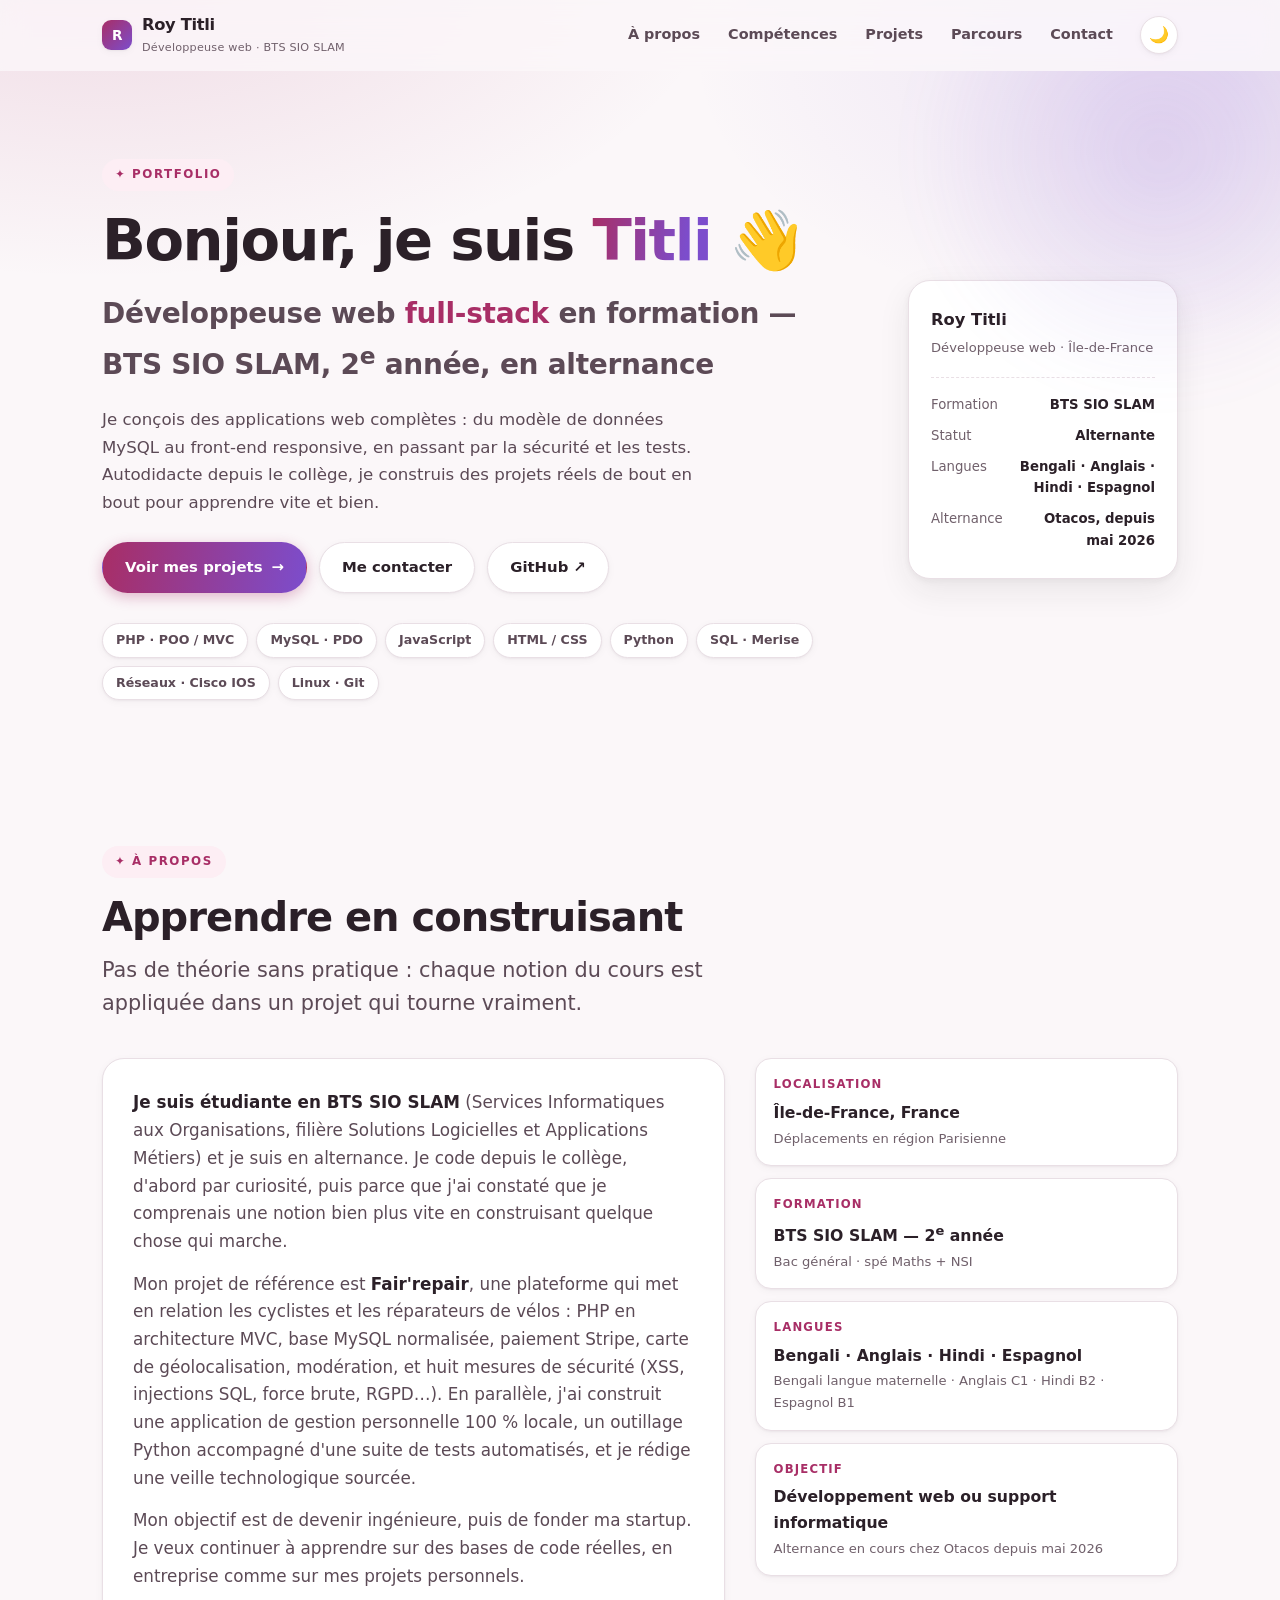
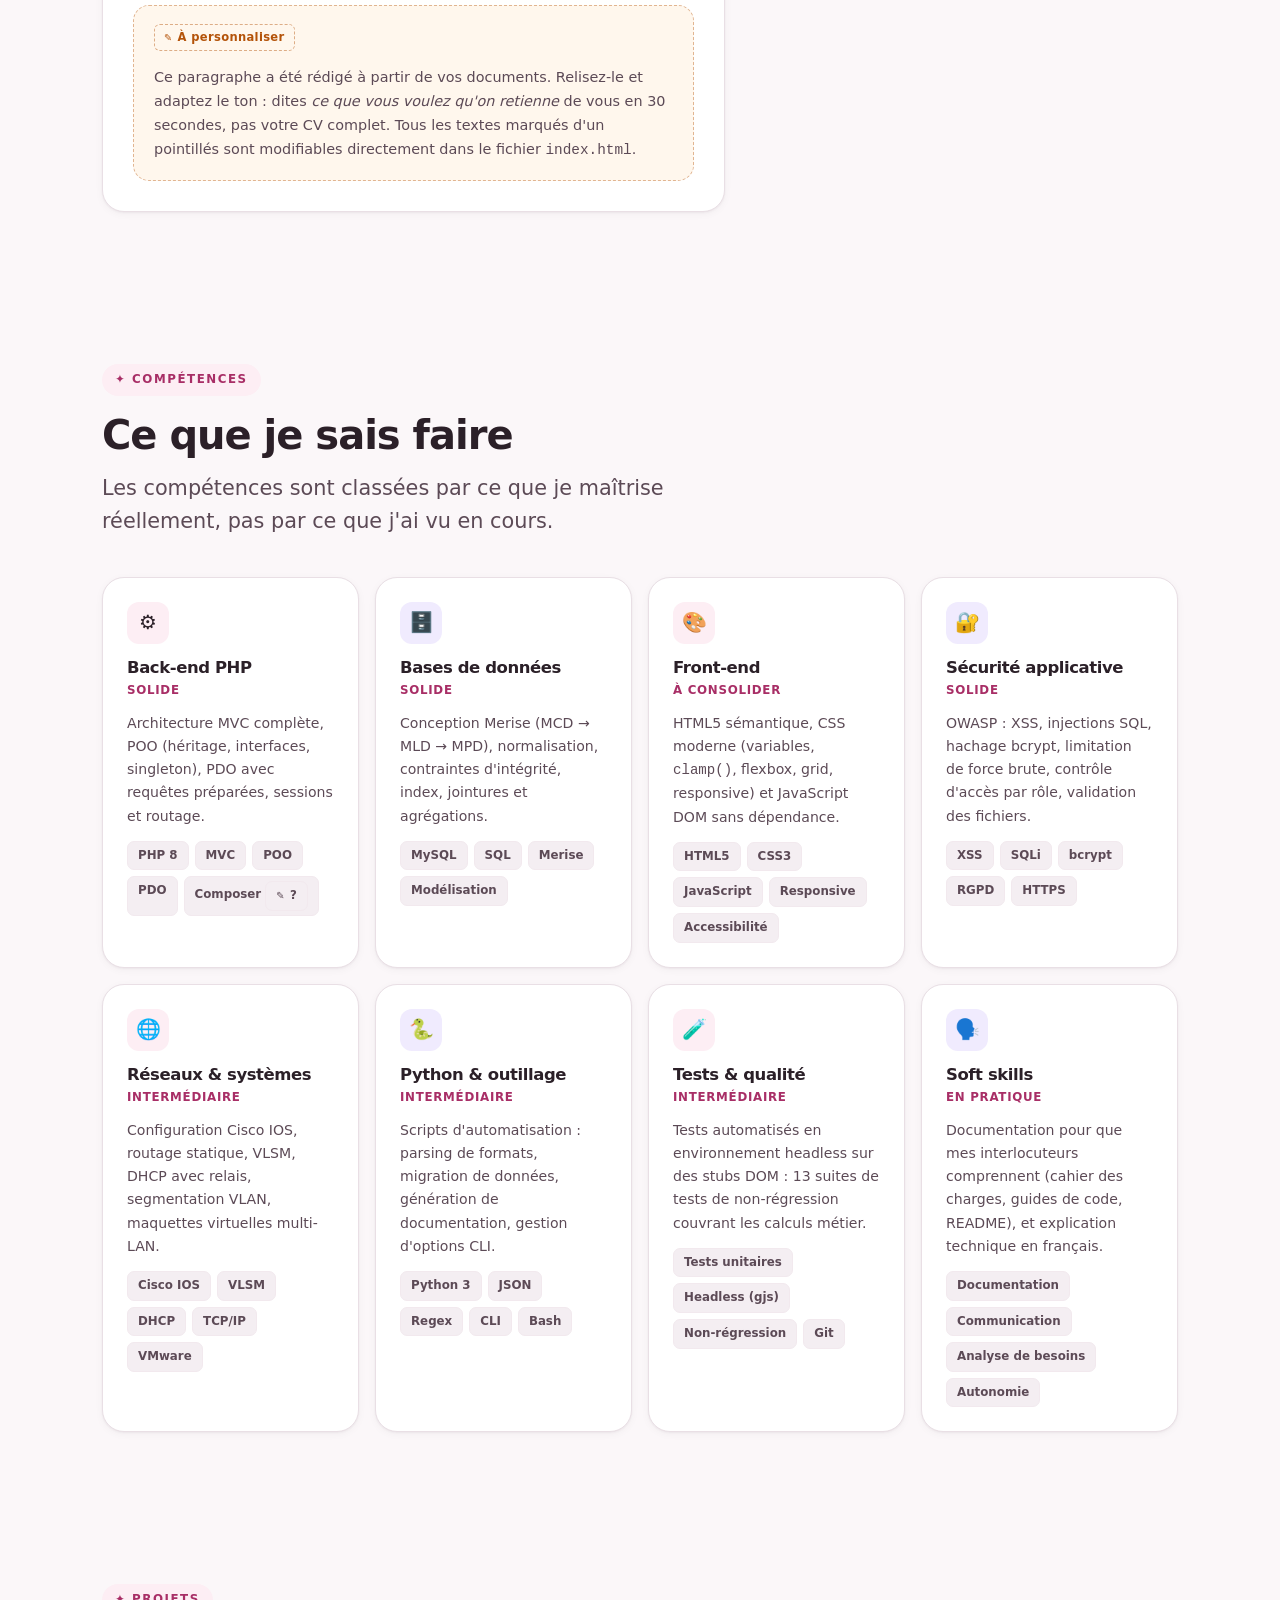
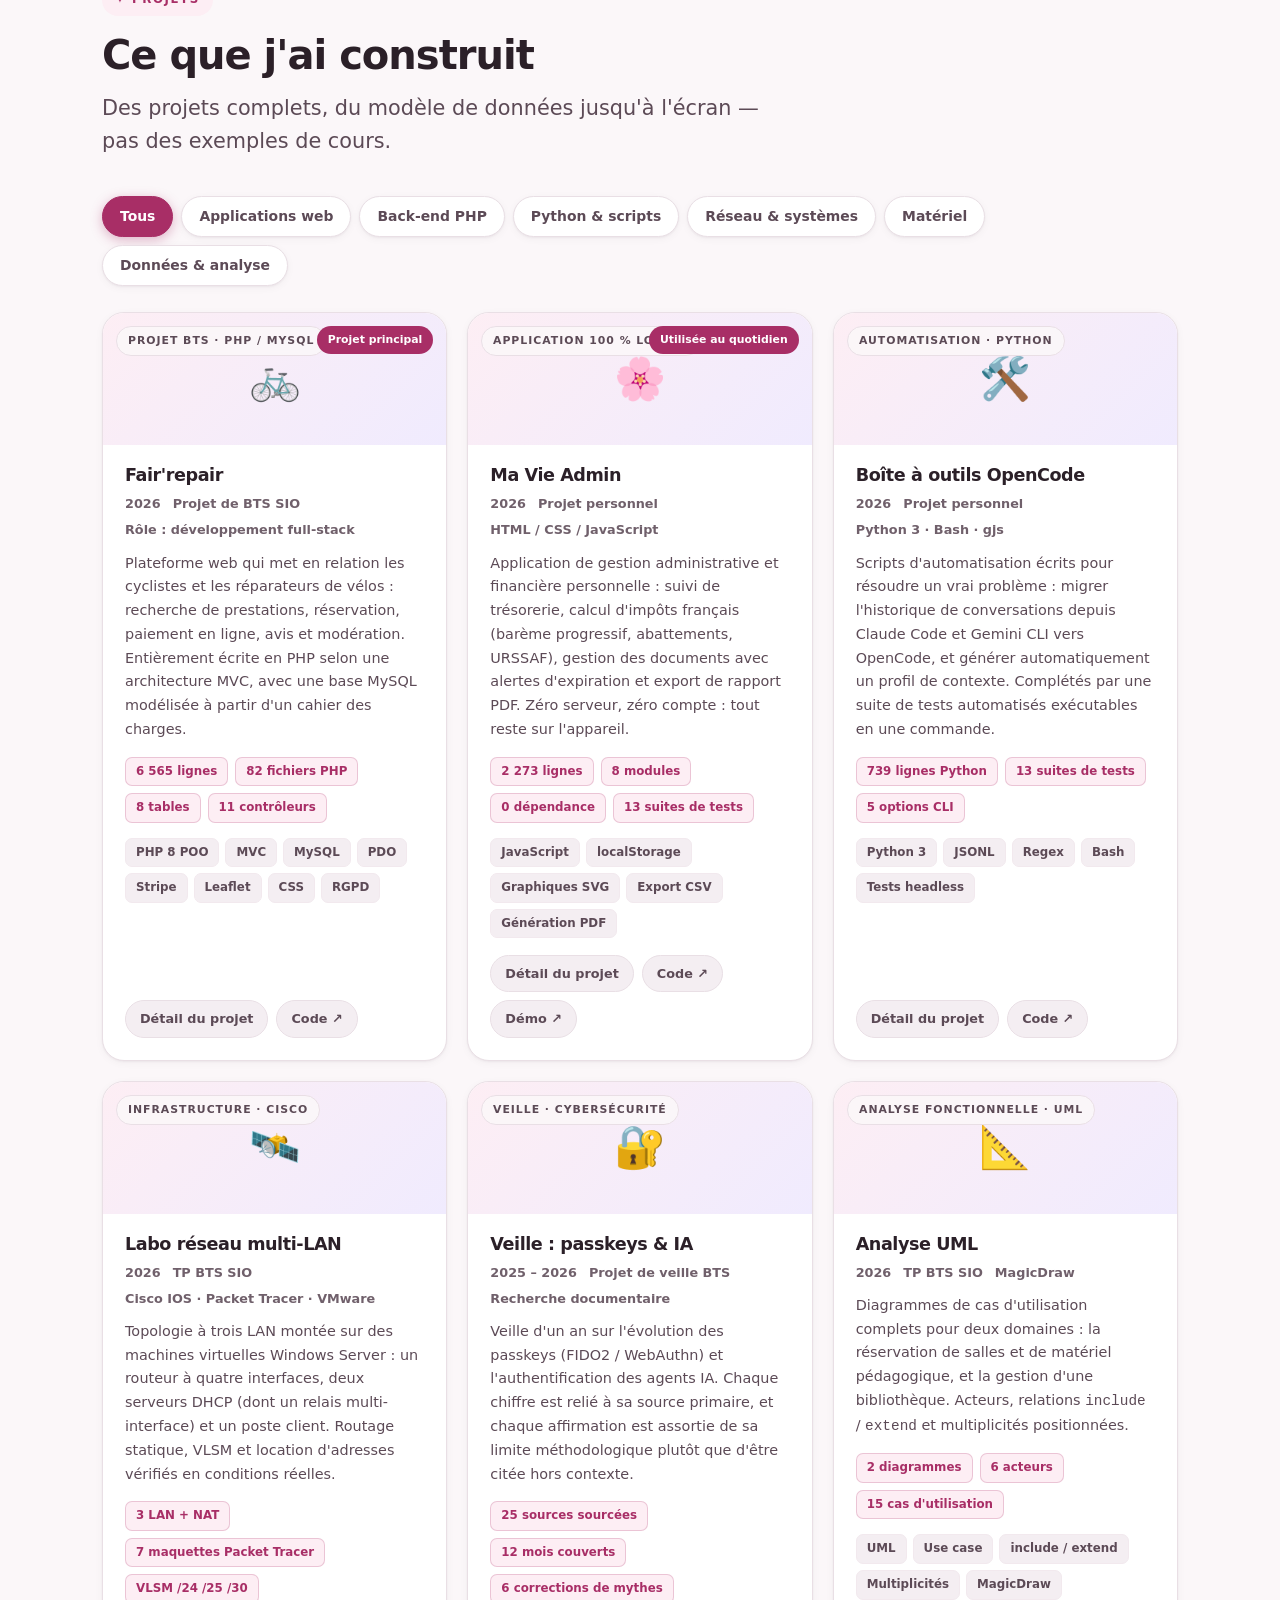
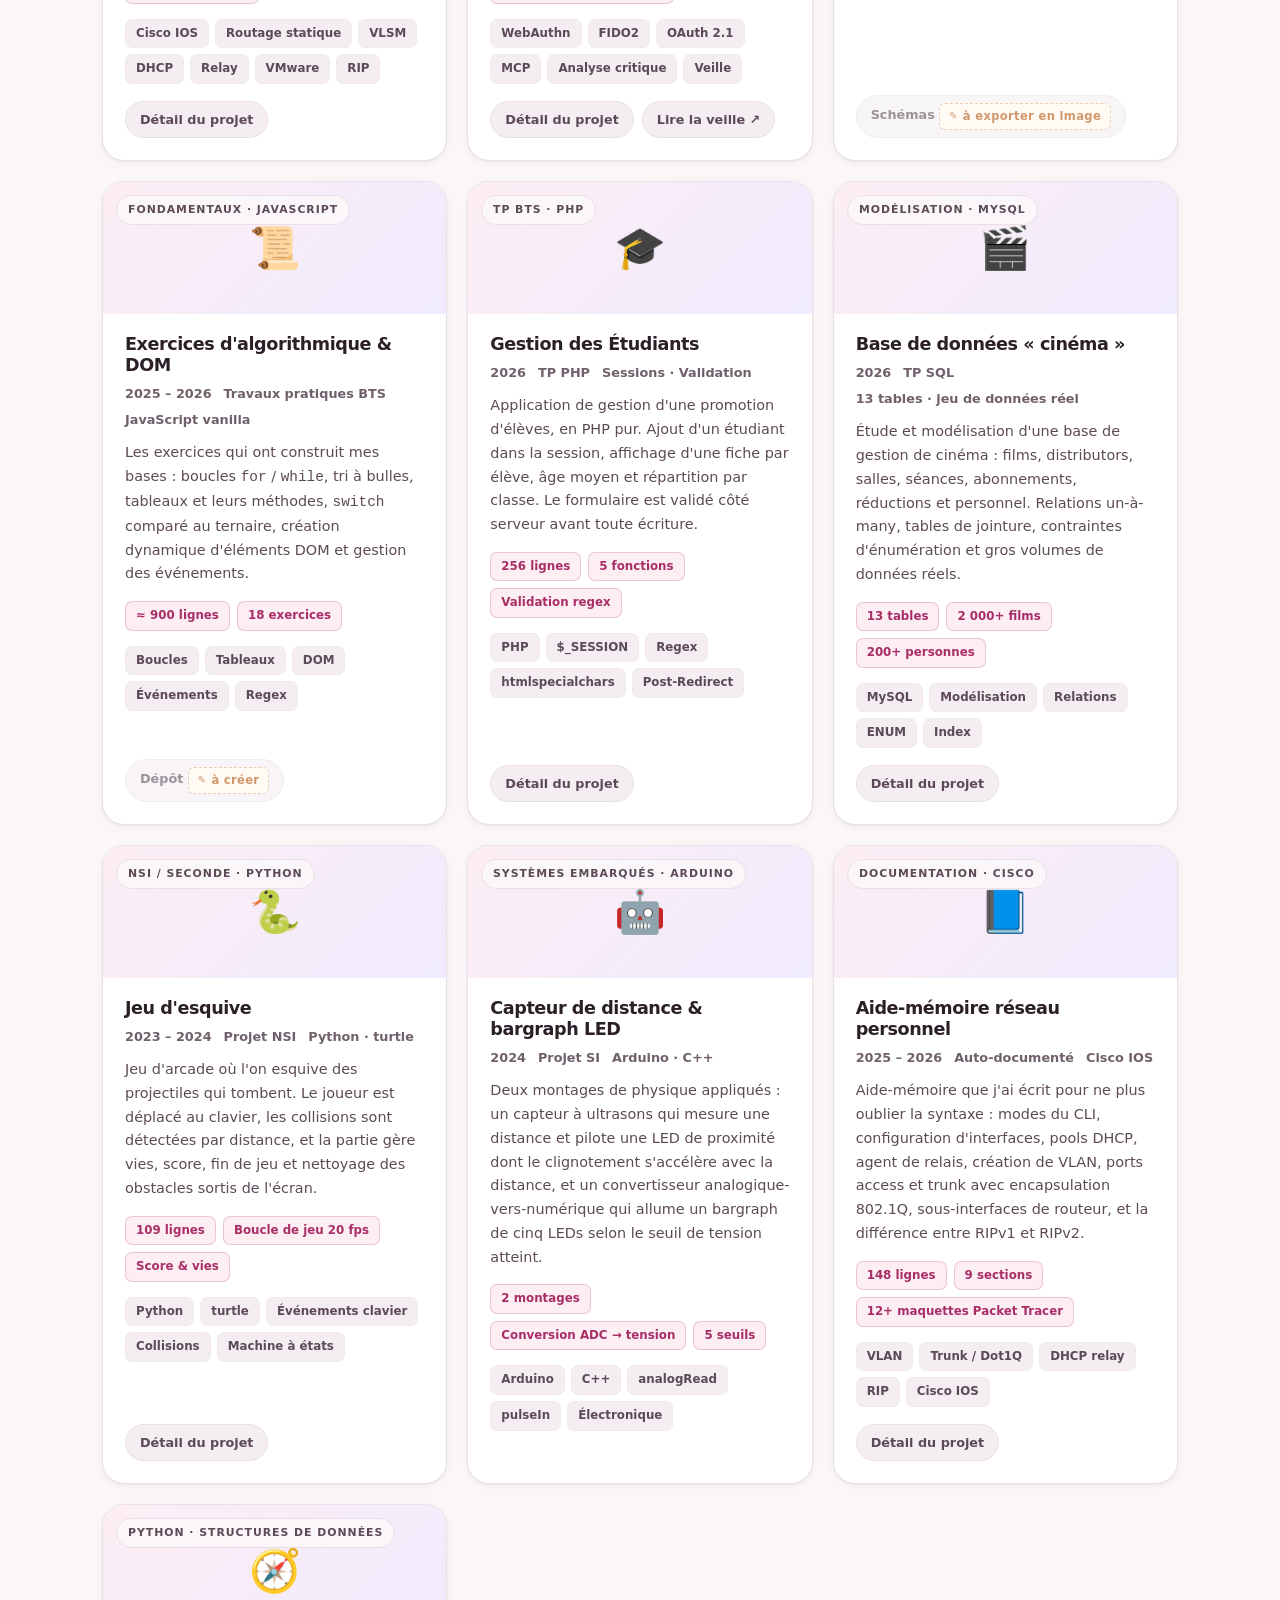
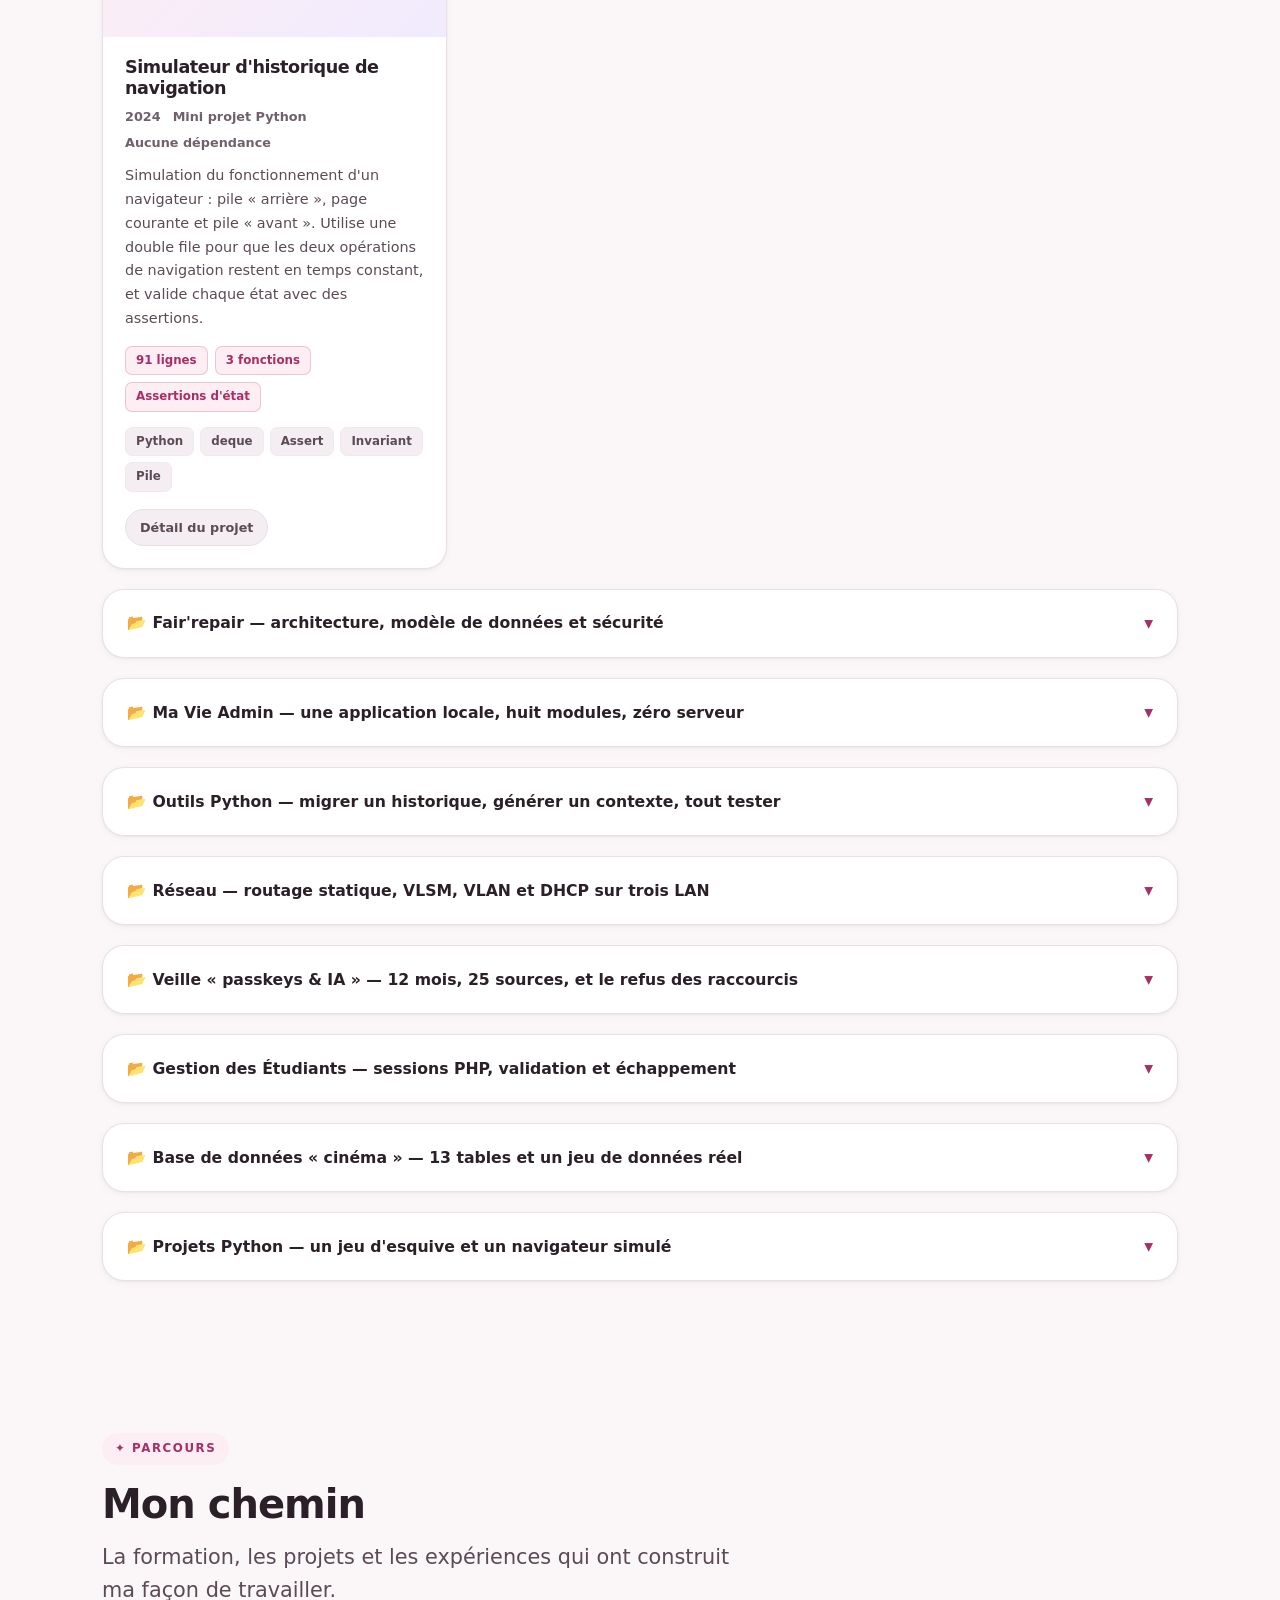
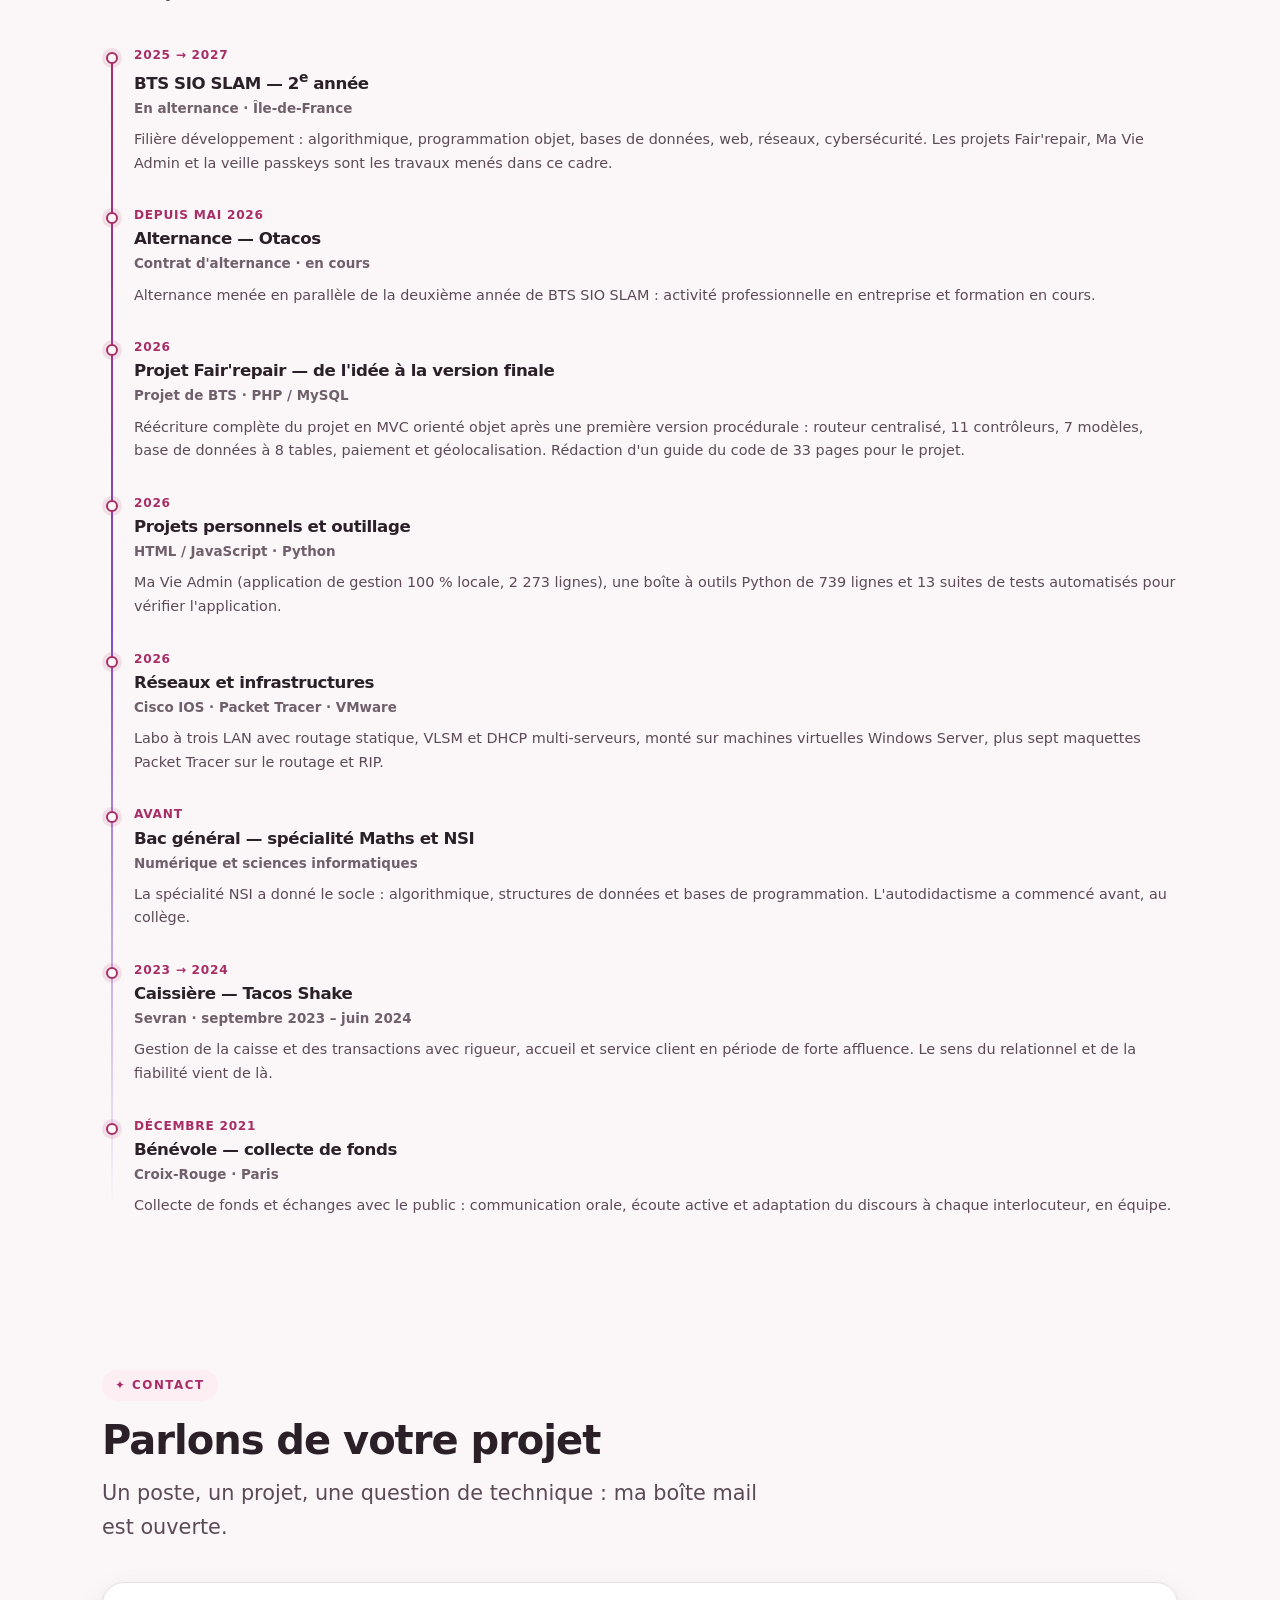
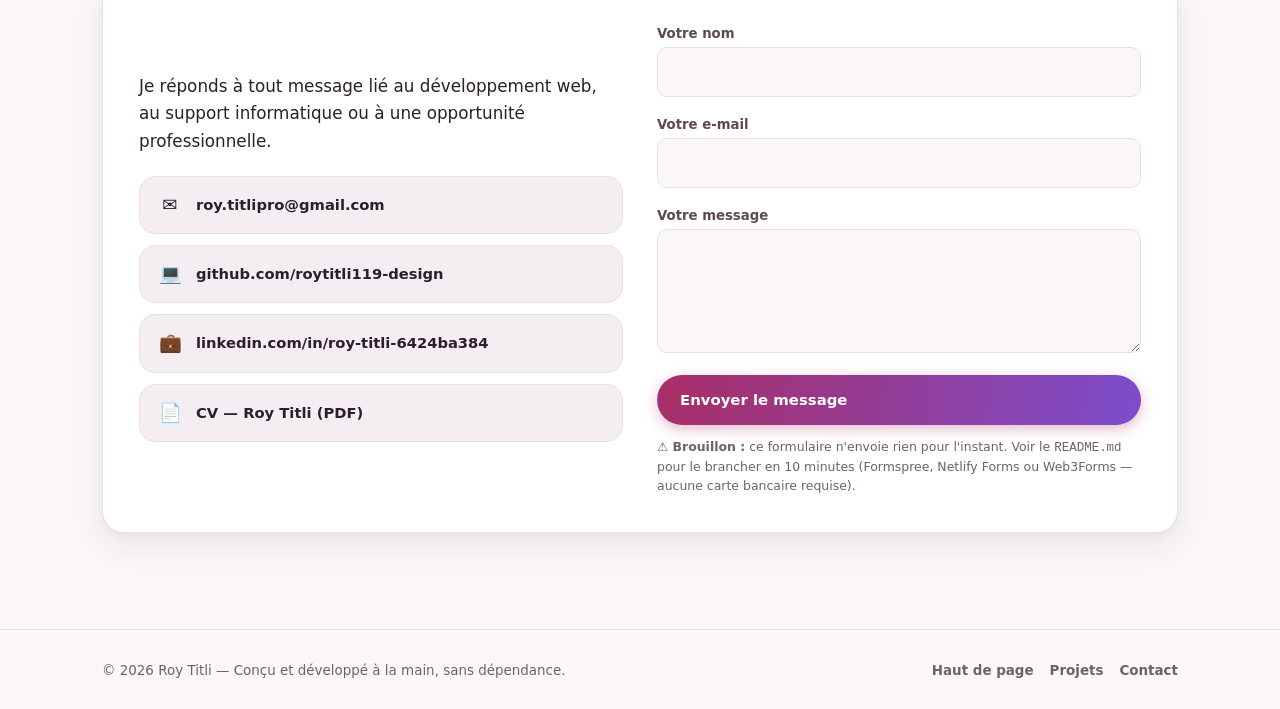
==== index.html @ 16e26b1b "portfolio : liens de code publies, demo Ma Vie Admin, bouton editeur reserve au local, README public" ====
<!DOCTYPE html>
<html lang="fr" data-theme="light">
<head>
<meta charset="UTF-8">
<meta name="viewport" content="width=device-width, initial-scale=1">
<meta name="description" content="Portfolio de Roy Titli — développeuse web full-stack, étudiante en BTS SIO SLAM. Projets PHP/MySQL, JavaScript, Python, réseau et veille technologique.">
<meta name="author" content="Roy Titli">
<meta name="theme-color" content="#fbf7f9">
<title>Roy Titli — Portfolio · Développeuse web</title>

<!-- Le mode édition (bouton « ✎ Éditer ») ne sert qu'en local.
     Sur le site publié, il est masqué : un visiteur ne doit pas voir des champs modifiables. -->
<script>
  (function () {
    var h = location.hostname;
    if (location.protocol === "file:" || h === "localhost" || h === "127.0.0.1" ||
        h === "[::1]" || h === "") {
      document.documentElement.classList.add("is-local");
    }
  })();
</script>

<!-- Open Graph (réseaux sociaux) — à personnaliser -->
<meta property="og:type" content="website">
<meta property="og:title" content="Roy Titli — Développeuse web full-stack">
<meta property="og:description" content="BTS SIO SLAM · Projets PHP/MySQL, JavaScript, Python, réseau et veille technologique.">
<meta property="og:image" content="assets/og-image.jpg">
<meta name="twitter:card" content="summary_large_image">

<link rel="stylesheet" href="assets/styles.css">
<link rel="icon" href="data:image/svg+xml,%3Csvg xmlns='http://www.w3.org/2000/svg' viewBox='0 0 100 100'%3E%3Ctext y='.9em' font-size='88'%3E%F0%9F%91%BB%3C/text%3E%3C/svg%3E">
</head>
<body>

<a class="skip" href="#main">Aller au contenu</a>

<!-- Barre du mode édition (masquée par défaut) -->
<div class="edit-bar" id="edit-bar" hidden>
  <strong>Mode édition.</strong>
  Cliquez sur un texte encadré pour le réécrire.
  <span class="warn">Rien n'est enregistré automatiquement.</span>
  <button class="btn btn-sm btn-primary" id="copy-html" type="button">Copier le HTML modifié</button>
  <span class="hint" id="copy-status"></span>
</div>

<!-- ══════════════════ EN-TÊTE ══════════════════ -->
<header class="header" id="header">
  <div class="wrap">
    <a class="brand" href="#accueil">
      <span class="dot" aria-hidden="true">R</span>
      <span data-edit>Roy Titli<small>Développeuse web · BTS SIO SLAM</small></span>
    </a>

    <nav class="nav" id="nav" aria-label="Navigation principale">
      <a href="#apropos">À propos</a>
      <a href="#competences">Compétences</a>
      <a href="#projets">Projets</a>
      <a href="#parcours">Parcours</a>
      <a href="#contact">Contact</a>
    </nav>

    <button class="theme-btn edit-toggle" id="edit-btn" type="button" aria-pressed="false">✎ Éditer</button>
    <button class="theme-btn" id="theme-btn" type="button" aria-label="Passer en thème sombre">🌙</button>
    <button class="burger" id="burger" type="button" aria-expanded="false" aria-label="Ouvrir le menu" aria-controls="nav">
      <i></i><i></i><i></i>
    </button>
  </div>
</header>

<main id="main">

<!-- ══════════════════ HÉROS ══════════════════ -->
<section class="hero" id="accueil">
  <div class="wrap hero-inner">
    <div class="hero-text">
      <span class="eyebrow">✦ Portfolio</span>
      <h1>Bonjour, je suis <span class="grad" data-edit>Titli</span> 👋</h1>
      <p class="role">Développeuse web <b>full-stack</b> en formation — <span data-edit>BTS SIO SLAM, 2<sup>e</sup> année, en alternance</span></p>
      <p class="intro" data-edit>
        Je conçois des applications web complètes : du modèle de données MySQL au front-end responsive,
        en passant par la sécurité et les tests. Autodidacte depuis le collège, je construis des projets
        réels de bout en bout pour apprendre vite et bien.
      </p>

      <div class="hero-cta">
        <a class="btn btn-primary" href="#projets">Voir mes projets <span aria-hidden="true">→</span></a>
        <a class="btn btn-ghost" href="#contact">Me contacter</a>
        <a class="btn btn-ghost" href="https://github.com/roytitli119-design" title="Profil GitHub">GitHub ↗</a>
      </div>

      <div class="chips" aria-label="Technologies principales">
        <span class="chip">PHP · POO / MVC</span>
        <span class="chip">MySQL · PDO</span>
        <span class="chip">JavaScript</span>
        <span class="chip">HTML / CSS</span>
        <span class="chip">Python</span>
        <span class="chip">SQL · Merise</span>
        <span class="chip">Réseaux · Cisco IOS</span>
        <span class="chip">Linux · Git</span>
      </div>
    </div>

    <aside class="hero-card">
      <div class="st" data-edit>Roy Titli</div>
      <div class="st-sub" data-edit>Développeuse web · Île-de-France</div>

      <div class="facts">
        <div><span>Formation</span><span>BTS SIO SLAM</span></div>
        <div><span>Statut</span><span>Alternante</span></div>
        <div><span>Langues</span><span>Bengali · Anglais · Hindi · Espagnol</span></div>
        <div><span>Alternance</span><span>Otacos, depuis mai 2026</span></div>
      </div>
    </aside>
  </div>
</section>

<!-- ══════════════════ À PROPOS ══════════════════ -->
<section id="apropos">
  <div class="wrap">
    <div class="sec-head reveal">
      <span class="eyebrow">✦ À propos</span>
      <h2>Apprendre en construisant</h2>
      <p>Pas de théorie sans pratique : chaque notion du cours est appliquée dans un projet qui tourne vraiment.</p>
    </div>

    <div class="about">
      <div class="about-main reveal">
        <p data-edit>
          <strong>Je suis étudiante en BTS SIO SLAM</strong> (Services Informatiques aux Organisations,
          filière Solutions Logicielles et Applications Métiers) et je suis en alternance.
          Je code depuis le collège, d'abord par curiosité, puis parce que j'ai constaté que
          je comprenais une notion bien plus vite en construisant quelque chose qui marche.
        </p>
        <p data-edit>
          Mon projet de référence est <strong>Fair'repair</strong>, une plateforme qui met en relation
          les cyclistes et les réparateurs de vélos : PHP en architecture MVC, base MySQL normalisée,
          paiement Stripe, carte de géolocalisation, modération, et huit mesures de sécurité
          (XSS, injections SQL, force brute, RGPD…). En parallèle, j'ai construit une application
          de gestion personnelle 100 % locale, un outillage Python accompagné d'une suite de tests
          automatisés, et je rédige une veille technologique sourcée.
        </p>
        <p data-edit>
          Mon objectif est de devenir ingénieure, puis de fonder ma startup. Je veux continuer à
          apprendre sur des bases de code réelles, en entreprise comme sur mes projets personnels.
        </p>

        <div class="draft-block">
          <p><span class="draft">À personnaliser</span></p>
          <p>
            Ce paragraphe a été rédigé à partir de vos documents. Relisez-le et adaptez le ton :
            dites <em>ce que vous voulez qu'on retienne</em> de vous en 30 secondes, pas votre CV complet.
            Tous les textes marqués d'un pointillés sont modifiables directement dans le fichier
            <code>index.html</code>.
          </p>
        </div>
      </div>

      <div class="facts-list reveal">
        <div class="fact">
          <div class="k">Localisation</div>
          <div class="v" data-edit>Île-de-France, France<small>Déplacements en région Parisienne</small></div>
        </div>
        <div class="fact">
          <div class="k">Formation</div>
          <div class="v" data-edit>BTS SIO SLAM — 2<sup>e</sup> année<small>Bac général · spé Maths + NSI</small></div>
        </div>
        <div class="fact">
          <div class="k">Langues</div>
          <div class="v" data-edit>Bengali · Anglais · Hindi · Espagnol<small>Bengali langue maternelle · Anglais C1 · Hindi B2 · Espagnol B1</small></div>
        </div>
        <div class="fact">
          <div class="k">Objectif</div>
          <div class="v" data-edit>Développement web ou support informatique<small>Alternance en cours chez Otacos depuis mai 2026</small></div>
        </div>
      </div>
    </div>
  </div>
</section>

<!-- ══════════════════ COMPÉTENCES ══════════════════ -->
<section id="competences">
  <div class="wrap">
    <div class="sec-head reveal">
      <span class="eyebrow">✦ Compétences</span>
      <h2>Ce que je sais faire</h2>
      <p>Les compétences sont classées par ce que je maîtrise réellement, pas par ce que j'ai vu en cours.</p>
    </div>

    <div class="skills">
      <article class="skill reveal">
        <div class="ico" aria-hidden="true">⚙️</div>
        <h3>Back-end PHP</h3>
        <div class="niveau">Solide</div>
        <p>Architecture MVC complète, POO (héritage, interfaces, singleton), PDO avec requêtes préparées, sessions et routage.</p>
        <div class="tags"><span>PHP 8</span><span>MVC</span><span>POO</span><span>PDO</span><span>Composer <span class="draft">?</span></span></div>
      </article>

      <article class="skill reveal">
        <div class="ico" aria-hidden="true">🗄️</div>
        <h3>Bases de données</h3>
        <div class="niveau">Solide</div>
        <p>Conception Merise (MCD → MLD → MPD), normalisation, contraintes d'intégrité, index, jointures et agrégations.</p>
        <div class="tags"><span>MySQL</span><span>SQL</span><span>Merise</span><span>Modélisation</span></div>
      </article>

      <article class="skill reveal">
        <div class="ico" aria-hidden="true">🎨</div>
        <h3>Front-end</h3>
        <div class="niveau">À consolider</div>
        <p>HTML5 sémantique, CSS moderne (variables, <code>clamp()</code>, flexbox, grid, responsive) et JavaScript DOM sans dépendance.</p>
        <div class="tags"><span>HTML5</span><span>CSS3</span><span>JavaScript</span><span>Responsive</span><span>Accessibilité</span></div>
      </article>

      <article class="skill reveal">
        <div class="ico" aria-hidden="true">🔐</div>
        <h3>Sécurité applicative</h3>
        <div class="niveau">Solide</div>
        <p>OWASP : XSS, injections SQL, hachage bcrypt, limitation de force brute, contrôle d'accès par rôle, validation des fichiers.</p>
        <div class="tags"><span>XSS</span><span>SQLi</span><span>bcrypt</span><span>RGPD</span><span>HTTPS</span></div>
      </article>

      <article class="skill reveal">
        <div class="ico" aria-hidden="true">🌐</div>
        <h3>Réseaux &amp; systèmes</h3>
        <div class="niveau">Intermédiaire</div>
        <p>Configuration Cisco IOS, routage statique, VLSM, DHCP avec relais, segmentation VLAN, maquettes virtuelles multi-LAN.</p>
        <div class="tags"><span>Cisco IOS</span><span>VLSM</span><span>DHCP</span><span>TCP/IP</span><span>VMware</span></div>
      </article>

      <article class="skill reveal">
        <div class="ico" aria-hidden="true">🐍</div>
        <h3>Python &amp; outillage</h3>
        <div class="niveau">Intermédiaire</div>
        <p>Scripts d'automatisation : parsing de formats, migration de données, génération de documentation, gestion d'options CLI.</p>
        <div class="tags"><span>Python 3</span><span>JSON</span><span>Regex</span><span>CLI</span><span>Bash</span></div>
      </article>

      <article class="skill reveal">
        <div class="ico" aria-hidden="true">🧪</div>
        <h3>Tests &amp; qualité</h3>
        <div class="niveau">Intermédiaire</div>
        <p>Tests automatisés en environnement headless sur des stubs DOM : 13 suites de tests de non-régression couvrant les calculs métier.</p>
        <div class="tags"><span>Tests unitaires</span><span>Headless (gjs)</span><span>Non-régression</span><span>Git</span></div>
      </article>

      <article class="skill reveal">
        <div class="ico" aria-hidden="true">🗣️</div>
        <h3>Soft skills</h3>
        <div class="niveau">En pratique</div>
        <p>Documentation pour que mes interlocuteurs comprennent (cahier des charges, guides de code, README), et explication technique en français.</p>
        <div class="tags"><span>Documentation</span><span>Communication</span><span>Analyse de besoins</span><span>Autonomie</span></div>
      </article>
    </div>
  </div>
</section>

<!-- ══════════════════ PROJETS ══════════════════ -->
<section id="projets">
  <div class="wrap">
    <div class="sec-head reveal">
      <span class="eyebrow">✦ Projets</span>
      <h2>Ce que j'ai construit</h2>
      <p>Des projets complets, du modèle de données jusqu'à l'écran — pas des exemples de cours.</p>
    </div>

    <div class="filters reveal" role="group" aria-label="Filtrer les projets par catégorie">
      <button class="filter" data-filter="all" aria-pressed="true">Tous</button>
      <button class="filter" data-filter="web" aria-pressed="false">Applications web</button>
      <button class="filter" data-filter="backend" aria-pressed="false">Back-end PHP</button>
      <button class="filter" data-filter="python" aria-pressed="false">Python &amp; scripts</button>
      <button class="filter" data-filter="reseau" aria-pressed="false">Réseau &amp; systèmes</button>
      <button class="filter" data-filter="embarque" aria-pressed="false">Matériel</button>
      <button class="filter" data-filter="analyse" aria-pressed="false">Données &amp; analyse</button>
    </div>

    <div class="projects">

      <!-- ── Fair'repair ── -->
      <article class="card reveal" data-cat="web backend">
        <div class="thumb">
          <span class="cat">Projet BTS · PHP / MySQL</span>
          <span class="badge">Projet principal</span>
          <span aria-hidden="true">🚲</span>
        </div>
        <div class="body">
          <h3>Fair'repair</h3>
          <div class="meta"><span>2026</span><span>Projet de BTS SIO</span><span>Rôle : développement full-stack</span></div>
          <p class="desc">
            Plateforme web qui met en relation les cyclistes et les réparateurs de vélos :
            recherche de prestations, réservation, paiement en ligne, avis et modération.
            Entièrement écrite en PHP selon une architecture MVC, avec une base MySQL modélisée à partir d'un cahier des charges.
          </p>
          <div class="stats">
            <span class="stat">6 565 lignes</span>
            <span class="stat">82 fichiers PHP</span>
            <span class="stat">8 tables</span>
            <span class="stat">11 contrôleurs</span>
          </div>
          <div class="tags">
            <span>PHP 8 POO</span><span>MVC</span><span>MySQL</span><span>PDO</span><span>Stripe</span>
            <span>Leaflet</span><span>CSS</span><span>RGPD</span>
          </div>
          <div class="links">
            <a href="#projet-fairepair">Détail du projet</a>
            <a href="https://github.com/roytitli119-design/Fairepair" title="Dépôt GitHub Fair'repair">Code ↗</a>
          </div>
        </div>
      </article>

      <!-- ── Ma Vie Admin ── -->
      <article class="card reveal" data-cat="web">
        <div class="thumb">
          <span class="cat">Application 100 % locale</span>
          <span class="badge">Utilisée au quotidien</span>
          <span aria-hidden="true">🌸</span>
        </div>        <div class="body">
          <h3>Ma Vie Admin</h3>
          <div class="meta"><span>2026</span><span>Projet personnel</span><span>HTML / CSS / JavaScript</span></div>
          <p class="desc">
            Application de gestion administrative et financière personnelle : suivi de trésorerie,
            calcul d'impôts français (barème progressif, abattements, URSSAF), gestion des documents
            avec alertes d'expiration et export de rapport PDF. Zéro serveur, zéro compte : tout reste sur l'appareil.
          </p>
          <div class="stats">
            <span class="stat">2 273 lignes</span>
            <span class="stat">8 modules</span>
            <span class="stat">0 dépendance</span>
            <span class="stat">13 suites de tests</span>
          </div>
          <div class="tags">
            <span>JavaScript</span><span>localStorage</span><span>Graphiques SVG</span><span>Export CSV</span><span>Génération PDF</span>
          </div>
          <div class="links">
            <a href="#projet-mavie">Détail du projet</a>
            <a href="https://github.com/roytitli119-design/roytitli119-design.github.io/blob/main/apps/ma-vie-admin/index.html" title="Code source de Ma Vie Admin">Code ↗</a>
            <a href="apps/ma-vie-admin/">Démo ↗</a>
          </div>
        </div>
      </article>

      <!-- ── Outils Python + tests ── -->
      <article class="card reveal" data-cat="python">
        <div class="thumb">
          <span class="cat">Automatisation · Python</span>
          <span aria-hidden="true">🛠️</span>
        </div>
        <div class="body">
          <h3>Boîte à outils OpenCode</h3>
          <div class="meta"><span>2026</span><span>Projet personnel</span><span>Python 3 · Bash · gjs</span></div>
          <p class="desc">
            Scripts d'automatisation écrits pour résoudre un vrai problème : migrer l'historique de
            conversations depuis Claude Code et Gemini CLI vers OpenCode, et générer automatiquement
            un profil de contexte. Complétés par une suite de tests automatisés exécutables en une commande.
          </p>
          <div class="stats">
            <span class="stat">739 lignes Python</span>
            <span class="stat">13 suites de tests</span>
            <span class="stat">5 options CLI</span>
          </div>
          <div class="tags">
            <span>Python 3</span><span>JSONL</span><span>Regex</span><span>Bash</span><span>Tests headless</span>
          </div>
          <div class="links">
            <a href="#projet-outils">Détail du projet</a>
            <a href="https://github.com/roytitli119-design/roytitli119-design.github.io/tree/main/code/boite-a-outils" title="Scripts et tests de la boîte à outils">Code ↗</a>
          </div>
        </div>
      </article>

      <!-- ── Labo réseau ── -->
      <article class="card reveal" data-cat="reseau">
        <div class="thumb">
          <span class="cat">Infrastructure · Cisco</span>
          <span aria-hidden="true">🛰️</span>
        </div>
        <div class="body">
          <h3>Labo réseau multi-LAN</h3>
          <div class="meta"><span>2026</span><span>TP BTS SIO</span><span>Cisco IOS · Packet Tracer · VMware</span></div>
          <p class="desc">
            Topologie à trois LAN montée sur des machines virtuelles Windows Server : un routeur
            à quatre interfaces, deux serveurs DHCP (dont un relais multi-interface) et un poste client.
            Routage statique, VLSM et location d'adresses vérifiés en conditions réelles.
          </p>
          <div class="stats">
            <span class="stat">3 LAN + NAT</span>
            <span class="stat">7 maquettes Packet Tracer</span>
            <span class="stat">VLSM /24 /25 /30</span>
          </div>
          <div class="tags">
            <span>Cisco IOS</span><span>Routage statique</span><span>VLSM</span><span>DHCP</span><span>Relay</span><span>VMware</span><span>RIP</span>
          </div>
          <div class="links">
            <a href="#projet-reseau">Détail du projet</a>
          </div>
        </div>
      </article>

      <!-- ── Veille ── -->
      <article class="card reveal" data-cat="analyse">
        <div class="thumb">
          <span class="cat">Veille · Cybersécurité</span>
          <span aria-hidden="true">🔐</span>
        </div>
        <div class="body">
          <h3>Veille : passkeys &amp; IA</h3>
          <div class="meta"><span>2025 – 2026</span><span>Projet de veille BTS</span><span>Recherche documentaire</span></div>
          <p class="desc">
            Veille d'un an sur l'évolution des passkeys (FIDO2 / WebAuthn) et l'authentification des
            agents IA. Chaque chiffre est relié à sa source primaire, et chaque affirmation est
            assortie de sa limite méthodologique plutôt que d'être citée hors contexte.
          </p>
          <div class="stats">
            <span class="stat">25 sources sourcées</span>
            <span class="stat">12 mois couverts</span>
            <span class="stat">6 corrections de mythes</span>
          </div>
          <div class="tags">
            <span>WebAuthn</span><span>FIDO2</span><span>OAuth 2.1</span><span>MCP</span><span>Analyse critique</span><span>Veille</span>
          </div>
          <div class="links">
            <a href="#projet-veille">Détail du projet</a>
            <a href="https://github.com/roytitli119-design/roytitli119-design.github.io/blob/main/code/veille/veille-passkeys-ia.md" title="La veille complète, datée et sourcée">Lire la veille ↗</a>
          </div>
        </div>
      </article>

      <!-- ── Analyse UML ── -->
      <article class="card reveal" data-cat="analyse">
        <div class="thumb">
          <span class="cat">Analyse fonctionnelle · UML</span>
          <span aria-hidden="true">📐</span>
        </div>
        <div class="body">
          <h3>Analyse UML</h3>
          <div class="meta"><span>2026</span><span>TP BTS SIO</span><span>MagicDraw</span></div>
          <p class="desc">
            Diagrammes de cas d'utilisation complets pour deux domaines : la réservation de salles
            et de matériel pédagogique, et la gestion d'une bibliothèque. Acteurs, relations
            <code>include</code> / <code>extend</code> et multiplicités positionnées.
          </p>
          <div class="stats">
            <span class="stat">2 diagrammes</span>
            <span class="stat">6 acteurs</span>
            <span class="stat">15 cas d'utilisation</span>
          </div>
          <div class="tags"><span>UML</span><span>Use case</span><span>include / extend</span><span>Multiplicités</span><span>MagicDraw</span></div>
          <div class="links">
            <span class="off">Schémas <span class="draft">à exporter en image</span></span>
          </div>
        </div>
      </article>

      <!-- ── Exercices JS ── -->
      <article class="card reveal" data-cat="web">
        <div class="thumb">
          <span class="cat">Fondamentaux · JavaScript</span>
          <span aria-hidden="true">📜</span>
        </div>
        <div class="body">
          <h3>Exercices d'algorithmique &amp; DOM</h3>
          <div class="meta"><span>2025 – 2026</span><span>Travaux pratiques BTS</span><span>JavaScript vanilla</span></div>
          <p class="desc">
            Les exercices qui ont construit mes bases : boucles <code>for</code> / <code>while</code>,
            tri à bulles, tableaux et leurs méthodes, <code>switch</code> comparé au ternaire,
            création dynamique d'éléments DOM et gestion des événements.
          </p>
          <div class="stats">
            <span class="stat">≈ 900 lignes</span>
            <span class="stat">18 exercices</span>
          </div>
          <div class="tags"><span>Boucles</span><span>Tableaux</span><span>DOM</span><span>Événements</span><span>Regex</span></div>
          <div class="links">
            <span class="off">Dépôt <span class="draft">à créer</span></span>
          </div>
        </div>
      </article>

      <!-- ── Gestion des Étudiants (PHP + sessions) ── -->
      <article class="card reveal" data-cat="backend">
        <div class="thumb">
          <span class="cat">TP BTS · PHP</span>
          <span aria-hidden="true">🎓</span>
        </div>
        <div class="body">
          <h3>Gestion des Étudiants</h3>
          <div class="meta"><span>2026</span><span>TP PHP</span><span>Sessions · Validation</span></div>
          <p class="desc">
            Application de gestion d'une promotion d'élèves, en PHP pur. Ajout d'un étudiant
            dans la session, affichage d'une fiche par élève, âge moyen et répartition par classe.
            Le formulaire est validé côté serveur avant toute écriture.
          </p>
          <div class="stats">
            <span class="stat">256 lignes</span>
            <span class="stat">5 fonctions</span>
            <span class="stat">Validation regex</span>
          </div>
          <div class="tags"><span>PHP</span><span>$_SESSION</span><span>Regex</span><span>htmlspecialchars</span><span>Post-Redirect</span></div>
          <div class="links">
            <a href="#projet-php">Détail du projet</a>
          </div>
        </div>
      </article>

      <!-- ── Base de données cinéma ── -->
      <article class="card reveal" data-cat="analyse">
        <div class="thumb">
          <span class="cat">Modélisation · MySQL</span>
          <span aria-hidden="true">🎬</span>
        </div>
        <div class="body">
          <h3>Base de données « cinéma »</h3>
          <div class="meta"><span>2026</span><span>TP SQL</span><span>13 tables · jeu de données réel</span></div>
          <p class="desc">
            Étude et modélisation d'une base de gestion de cinéma : films, distributors, salles,
            séances, abonnements, réductions et personnel. Relations un-à-many, tables de
            jointure, contraintes d'énumération et gros volumes de données réels.
          </p>
          <div class="stats">
            <span class="stat">13 tables</span>
            <span class="stat">2 000+ films</span>
            <span class="stat">200+ personnes</span>
          </div>
          <div class="tags"><span>MySQL</span><span>Modélisation</span><span>Relations</span><span>ENUM</span><span>Index</span></div>
          <div class="links">
            <a href="#projet-bdd">Détail du projet</a>
          </div>
        </div>
      </article>

      <!-- ── Jeu d'esquive Python ── -->
      <article class="card reveal" data-cat="python">
        <div class="thumb">
          <span class="cat">NSI / Seconde · Python</span>
          <span aria-hidden="true">🐍</span>
        </div>
        <div class="body">
          <h3>Jeu d'esquive</h3>
          <div class="meta"><span>2023 – 2024</span><span>Projet NSI</span><span>Python · turtle</span></div>
          <p class="desc">
            Jeu d'arcade où l'on esquive des projectiles qui tombent. Le joueur est déplacé au
            clavier, les collisions sont détectées par distance, et la partie gère vies, score,
            fin de jeu et nettoyage des obstacles sortis de l'écran.
          </p>
          <div class="stats">
            <span class="stat">109 lignes</span>
            <span class="stat">Boucle de jeu 20 fps</span>
            <span class="stat">Score &amp; vies</span>
          </div>
          <div class="tags"><span>Python</span><span>turtle</span><span>Événements clavier</span><span>Collisions</span><span>Machine à états</span></div>
          <div class="links">
            <a href="#projet-python">Détail du projet</a>
          </div>
        </div>
      </article>

      <!-- ── Arduino ── -->
      <article class="card reveal" data-cat="embarque">
        <div class="thumb">
          <span class="cat">Systèmes embarqués · Arduino</span>
          <span aria-hidden="true">🤖</span>
        </div>
        <div class="body">
          <h3>Capteur de distance &amp; bargraph LED</h3>
          <div class="meta"><span>2024</span><span>Projet SI</span><span>Arduino · C++</span></div>
          <p class="desc">
            Deux montages de physique appliqués : un capteur à ultrasons qui mesure une distance
            et pilote une LED de proximité dont le clignotement s'accélère avec la distance, et
            un convertisseur analogique-vers-numérique qui allume un bargraph de cinq LEDs selon
            le seuil de tension atteint.
          </p>
          <div class="stats">
            <span class="stat">2 montages</span>
            <span class="stat">Conversion ADC → tension</span>
            <span class="stat">5 seuils</span>
          </div>
          <div class="tags"><span>Arduino</span><span>C++</span><span>analogRead</span><span>pulseIn</span><span>Électronique</span></div>
        </div>
      </article>

      <!-- ── Cheatsheet réseau + TP Cisco ── -->
      <article class="card reveal" data-cat="reseau">
        <div class="thumb">
          <span class="cat">Documentation · Cisco</span>
          <span aria-hidden="true">📘</span>
        </div>
        <div class="body">
          <h3>Aide-mémoire réseau personnel</h3>
          <div class="meta"><span>2025 – 2026</span><span>Auto-documenté</span><span>Cisco IOS</span></div>
          <p class="desc">
            Aide-mémoire que j'ai écrit pour ne plus oublier la syntaxe : modes du CLI,
            configuration d'interfaces, pools DHCP, agent de relais, création de VLAN,
            ports access et trunk avec encapsulation 802.1Q, sous-interfaces de routeur,
            et la différence entre RIPv1 et RIPv2.
          </p>
          <div class="stats">
            <span class="stat">148 lignes</span>
            <span class="stat">9 sections</span>
            <span class="stat">12+ maquettes Packet Tracer</span>
          </div>
          <div class="tags"><span>VLAN</span><span>Trunk / Dot1Q</span><span>DHCP relay</span><span>RIP</span><span>Cisco IOS</span></div>
          <div class="links">
            <a href="#projet-reseau">Détail du projet</a>
          </div>
        </div>
      </article>

      <!-- ── Simulateur d'historique de navigation ── -->
      <article class="card reveal" data-cat="python">
        <div class="thumb">
          <span class="cat">Python · Structures de données</span>
          <span aria-hidden="true">🧭</span>
        </div>
        <div class="body">
          <h3>Simulateur d'historique de navigation</h3>
          <div class="meta"><span>2024</span><span>Mini projet Python</span><span>Aucune dépendance</span></div>
          <p class="desc">
            Simulation du fonctionnement d'un navigateur : pile « arrière », page courante et
            pile « avant ». Utilise une double file pour que les deux opérations de navigation
            restent en temps constant, et valide chaque état avec des assertions.
          </p>
          <div class="stats">
            <span class="stat">91 lignes</span>
            <span class="stat">3 fonctions</span>
            <span class="stat">Assertions d'état</span>
          </div>
          <div class="tags"><span>Python</span><span>deque</span><span>Assert</span><span>Invariant</span><span>Pile</span></div>
          <div class="links">
            <a href="#projet-python">Détail du projet</a>
          </div>
        </div>
      </article>

      <p class="no-result" id="no-result">Aucun projet dans cette catégorie pour le moment.</p>

      <!-- ─────────── DÉTAILS DÉPLOYABLES ─────────── -->

      <details class="deep reveal" id="projet-fairepair" data-cat="web backend">
        <summary>📂 Fair'repair — architecture, modèle de données et sécurité</summary>
        <div class="deep-body">
          <h4>Le problème résolu</h4>
          <p>
            Un cycliste qui casse son vélo doit donc trouver un réparateur disponible près de chez lui,
            sans savoir à l'avance ni le prix ni la disponibilité. Fair'repair centralise l'offre :
            le réparateur publie ses prestations, le client réserve, paie et laisse un avis.
          </p>

          <h4>Architecture MVC</h4>
          <p>
            Chaque page correspond à une route centralisée dans un front controller unique, qui
            aiguille vers un contrôleur. Les contrôleurs appellent les modèles, qui encapsulent
            les requêtes SQL ; les vues ne contiennent aucun SQL et échappent toutes les données.
          </p>
          <div class="table-scroll">
            <table>
              <thead><tr><th>Couche</th><th>Rôle</th><th>Contenu</th></tr></thead>
              <tbody>
                <tr><td>Core</td><td>Le moteur de l'application</td><td>Connexion PDO (singleton), routeur, contrôleur de base, gestion des sessions et des droits, fonctions utilitaires, passerelle de paiement</td></tr>
                <tr><td>Models</td><td>Le dialogue avec la base</td><td>7 modèles — Utilisateur, Service, Reservation, Paiement, Avis, Signalement, Reparateur</td></tr>
                <tr><td>Controllers</td><td>La logique de page</td><td>11 contrôleurs — accueil, authentification, profil, services, réservations, paiement, avis, signalements, espace réparateur, espace modérateur, pages fixes</td></tr>
                <tr><td>Views</td><td>L'affichage</td><td>Un dossier de vues par contrôleur, plus une mise en page commune (en-tête / pied de page)</td></tr>
              </tbody>
            </table>
          </div>

          <h4>Modèle de données — spécialisation des rôles</h4>
          <p>
            Au lieu de trois tables qui répètent prénom, nom et mot de passe, l'identité est
            factorisée dans une table <code>utilisateur</code>, et chaque rôle possède sa table
            rattachée. Un même compte peut être client <em>et</em> réparateur, ce qui est nécessaire
            au modèle économique.
          </p>
          <ul class="bul">
            <li><code>utilisateur</code> — identité commune, mot de passe haché, mot secret haché, compteurs anti-force-brute, trace d'acceptation des CGU (RGPD)</li>
            <li><code>client</code> · <code>reparateur</code> · <code>moderateur</code> — spécialisation du rôle, clé étrangère = clé primaire, suppression en cascade</li>
            <li><code>service</code> — prestation proposée, tarif, rayon d'intervention, image</li>
            <li><code>reservation</code> — le cœur métier : adresse, date, statut contrôlé par une énumération</li>
            <li><code>paiement</code> — un seul paiement par réservation (contrainte d'unicité)</li>
            <li><code>avis</code> — note de 1 à 5 vérifiée par une contrainte <code>CHECK</code>, un avis par réservation</li>
            <li><code>signalement</code> — motif, description, statut de traitement</li>
          </ul>

          <h4>Les huit mesures de sécurité</h4>
          <ul class="bul">
            <li><strong>XSS</strong> — une fonction d'échappement appliquée à toute donnée venant de la base</li>
            <li><strong>Injection SQL</strong> — requêtes préparées partout, aucune concaténation</li>
            <li><strong>Mots de passe</strong> — hachage bcrypt via <code>password_hash()</code> / <code>password_verify()</code></li>
            <li><strong>Force brute</strong> — 5 échecs de connexion bloquent le compte 15 minutes ; 3 échecs pour le mot secret</li>
            <li><strong>Énumération de comptes</strong> — message identique quelle que soit l'erreur, pour ne pas révéler quels comptes existent</li>
            <li><strong>Fichiers piégés</strong> — extension <em>et</em> type MIME <em>et</em> vérification que le fichier est bien une image <em>et</em> taille limitée, nom régénéré</li>
            <li><strong>Contrôle d'accès</strong> — protection des contrôleurs par rôle, doublée d'une vérification du propriétaire dans la requête SQL</li>
            <li><strong>Données bancaires</strong> — jamais stockées : paiement hébergé par un prestataire, ou simulation pour la démonstration</li>
          </ul>
          <p>
            La politique de mot de passe est écrite en une seule expression régulière, alignée sur les
            recommandations CNIL : une minuscule, une majuscule, un chiffre, un caractère spécial,
            entre 8 et 72 caractères. Quand elle échoue, l'application refait des tests simples
            pour dire <em>précisément</em> ce qui manque, au lieu d'afficher un message générique.
          </p>

          <h4>Ce que j'ai appris</h4>
          <ul class="bul">
            <li>Séparer l'affichage, la logique et les données — sans quoi un formulaire se duplique partout</li>
            <li>Concevoir la base <em>avant</em> le code, sinon chaque nouvelle fonctionnalité devient une modification en cascade</li>
            <li>Une contrainte de base (<code>UNIQUE</code>, <code>CHECK</code>, <code>ENUM</code>) remplace avantageusement du code applicatif</li>
            <li>La sécurité se décide au moment du modèle, pas au moment de la revue</li>
          </ul>
        </div>
      </details>

      <details class="deep reveal" id="projet-mavie" data-cat="web">
        <summary>📂 Ma Vie Admin — une application locale, huit modules, zéro serveur</summary>
        <div class="deep-body">
          <h4>Le parti pris</h4>
          <p>
            La plupart des applications de gestion personnel demandent un compte et/envoyent des données
            sensibles sur un serveur. Celle-ci refuse ce compromis : un seul fichier HTML, aucune
            installation, aucune connexion. Tout est stocké dans le navigateur et exportable en un clic.
            La contrainte « zéro dépendance » m'a obligée à écrire moi-même les graphiques et
            l'export PDF — ce qui est le meilleur exercice de JavaScript que j'aie fait.
          </p>

          <h4>Les huit modules</h4>
          <ul class="bul">
            <li><strong>Accueil</strong> — la logique de trésorerie en un écran : heures du mois en cours, disponibilités du mois, dépenses, épargne, et le reste. Graphique sur 6 mois, répartition par catégorie, alertes de dépassement et de budgets.</li>
            <li><strong>Dépenses</strong> — achats, budgets mensuels par catégorie, charges récurrentes reportées automatiquement chaque mois, et un historique complet.</li>
            <li><strong>Épargne</strong> — dépôts et retraits avec traçage de l'origine de l'argent : est-ce sorti du compte courant, ou déjà sur le livret ? Cette distinction change le solde bancaire réel, et l'application la traite explicitement.</li>
            <li><strong>Travail</strong> — plusieurs emplois avec taux horaire et coefficient net, majoration des heures de nuit, saisie rapide de journées collées en texte brut, et statistiques par mois.</li>
            <li><strong>Impôts</strong> — barème progressif français, situation familiale, abattements, décote, crédits d'impôt, et les taux spécifiques URSSAF selon l'activité (vente, services, libéral).</li>
            <li><strong>Documents</strong> — titre de séjour, passeport, carte Vitale, CAF, transports… avec des alertes avant expiration et un seuil de rappel réglable.</li>
            <li><strong>Rappels</strong> — rappels personnalisés et rappels suggérés, avec une pastille rouge sur l'urgent.</li>
            <li><strong>Réglages</strong> — exports CSV, sauvegarde et restauration JSON, réinitialisation.</li>
          </ul>

          <h4>Deux détails dont je suis fière</h4>
          <ul class="bul">
            <li><strong>Décalage d'un mois</strong> : les heures travaillées en septembre sont payées en octobre. L'application distingue donc « heures de ce mois » et « argent reçu ce mois », parce que confondre les deux fausse complètement une analyse de trésorerie.</li>
            <li><strong>Décomposition du dépôt</strong> : un panneau compare le dépôt réellement reçu au salaire attendu, et affiche la différence comme un bénéfice supplémentaire, avec le taux net moyen affiché. On voit d'où vient l'argent.</li>
          </ul>

          <h4>Tests</h4>
          <p>
            Une appli de 2 000 lignes sans tests est une appli qui casse. J'ai donc écrit
            <strong>13 suites de tests automatisés</strong> qui tournent sans navigateur : le script de
            l'application est extrait, chargé dans un environnement simulé (faux DOM, faux
            <code>localStorage</code>), puis les calculs métier sont vérifiés un par un — reste du mois,
            barre de budget, dépôts, épargne sur livret, récapitulatif de séances. Une commande
            unique lance tout et renvoie un compte de failures.
          </p>
        </div>
      </details>

      <details class="deep reveal" id="projet-outils" data-cat="python">
        <summary>📂 Outils Python — migrer un historique, générer un contexte, tout tester</summary>
        <div class="deep-body">
          <h4>Le problème</h4>
          <p>
            J'avais un an de conversations réparties entre deux outils en ligne de commande.
            Aucun ne savait lire le format de l'autre, et l'outil cible n'acceptait que son propre
            format d'export. Écrire ce convertisseur était plus rapide que de tout refaire à la main.
          </p>

          <h4>Ce que fait le convertisseur</h4>
          <ul class="bul">
            <li>Lit plusieurs formats sources et les normalise vers un format unique, en déduisant le projet, les dates et le titre de chaque session.</li>
            <li>Conserve l'ordre exact des messages, et transforme les appels d'outils en texte lisible plutôt que de les perdre.</li>
            <li>Signale les lignes qu'il n'a pas su interpréter au lieu d'échouer en silence — un outil qui perd des données sans prévenir est pire qu'un outil qui plante.</li>
            <li>Mode <code>--dry-run</code> pour voir ce qui sera converti avant d'écrire le moindre fichier.</li>
            <li>Filtres : par source, par nombre de tours minimum, avec ou sans les sorties d'outils, dossier de sortie au choix.</li>
          </ul>

          <h4>Le générateur de contexte</h4>
          <p>
            Un second script analyse l'historique et le classe automatiquement par thème
            (développement, études, administratif, matériel, etc.) à l'aide d'une liste de mots-clés,
            puis produit un document de contexte réutilisable. 92 conversations réparties en 7 thèmes.
          </p>

          <h4>Ce que j'ai appris</h4>
          <ul class="bul">
            <li>Les <em>formats propriétaires évoluent</em> : le script doit détecter plusieurs générations de format et dégrader proprement</li>
            <li>Écrire pour l'échec : warnings explicites, mode dry-run, et ne jamais écraser des données sans sauvegarde</li>
            <li>Un outil CLI utile se documente tout seul — un <code>--help</code> clair et un README qui disent ce que l'outil <em>ne fait pas</em></li>
          </ul>
        </div>
      </details>

      <details class="deep reveal" id="projet-reseau" data-cat="reseau">
        <summary>📂 Réseau — routage statique, VLSM, VLAN et DHCP sur trois LAN</summary>
        <div class="deep-body">
          <h4>Topologie montée pour de vrai</h4>
          <p>
            Au lieu de seulement dessiner la topologie dans un logiciel, je l'ai montée avec
            des machines virtuelles Windows Server : un routeur à quatre interfaces (trois LAN
            plus une sortie Internet), deux serveurs DHCP dont un à deux interfaces servant de
            relais, et un poste client.
          </p>
          <div class="table-scroll">
            <table>
              <thead><tr><th>Machine</th><th>Rôle</th><th>Interfaces</th></tr></thead>
              <tbody>
                <tr><td>RTR</td><td>Routeur</td><td>LAN 1 · LAN 2 · LAN 3 · NAT</td></tr>
                <tr><td>DHCP1</td><td>Serveur DHCP</td><td>LAN 2</td></tr>
                <tr><td>DHCP2</td><td>Serveur DHCP relais</td><td>LAN 1 · LAN 3</td></tr>
                <tr><td>CLIENT</td><td>Poste utilisateur</td><td>LAN 1</td></tr>
              </tbody>
            </table>
          </div>

          <h4>Configuration et VLSM</h4>
          <p>
            L'adressage a été découpé en VLSM — des masques de longueurs différentes sur un même
            plan d'adressage — avec un lien point-à-point et plusieurs routes statiques vers un
            next-hop unique. Un second exercice à quatre routeurs a poussé jusqu'à cinq masques
            différents (<code>/22</code>, <code>/23</code>, <code>/24</code>, <code>/25</code>, <code>/30</code>)
            avec des sauts de routeur en cascade.
          </p>
          <div class="table-scroll">
            <table>
              <thead><tr><th>Interface</th><th>Adresse</th><th>Masque</th></tr></thead>
              <tbody>
                <tr><td>FastEthernet 0/0</td><td>172.16.6.254</td><td>/24</td></tr>
                <tr><td>FastEthernet 0/1</td><td>172.16.7.129</td><td>/30</td></tr>
                <tr><td colspan="3">+ 5 routes statiques vers le next-hop 172.16.7.130, dont un réseau /25</td></tr>
              </tbody>
            </table>
          </div>

          <h4>La progression Packet Tracer</h4>
          <p>
            Douze maquettes classées par niveau : routage statique sur des topologies de 3 à
            5 réseaux, puis RIP v1 et v2, puis VLAN, ports <em>access</em> et <em>trunk</em> avec
            encapsulation 802.1Q, puis routage inter-VLAN par sous-interfaces, et enfin
            VLSM + DHCP + liaison série. Ces maquettes sont un bac à sable : on casse
            la configuration, on la répare, on recommence sans risquer la machine réelle.
          </p>

          <h4>Mon aide-mémoire</h4>
          <p>
            Au fil des TP j'ai écrit mon propre aide-mémoire Cisco, parce que je passais plus de
            temps à chercher la syntaxe qu'à comprendre la commande. Il couvre les modes du CLI,
            les interfaces, les pools DHCP, l'agent de relais, la création de VLAN, la différence
            entre port access et trunk, l'encapsulation Dot1Q, les sous-interfaces de routeur,
            et la différence entre RIPv1 (sans masque, à éviter) et RIPv2.
          </p>

          <h4>Côté Windows Server</h4>
          <p>
            En complément, j'ai travaillé sur l'administration Windows : installation et
            configuration de l'annuaire Active Directory, intégration de postes clients au
            domaine, stratégies de groupe, liaison d'une application de gestion d'inventaire
            à l'annuaire via LDAP, et automatisation en PowerShell.
          </p>
          <div class="draft-block">
            <p><span class="draft">À compléter</span></p>
            <p>
              Ces TP Windows Server (GLPI, Active Directory, LDAP, GPO, PowerShell) sont documentés
              dans des compte-rendus PDF que je n'ai pas encore résumés ici. Rédigez une phrase
              par TP avec ce que vous y avez réellement fait, et ajoutez une capture d'écran —
              c'est ce qui manque pour que cette partie soit aussi convaincante que la partie Cisco.
            </p>
          </div>

          <h4>Ce que j'ai appris</h4>
          <ul class="bul">
            <li>Un plan d'adressage se conçoit avant de configurer : la taille des sous-réseaux découle du nombre d'hôtes réel</li>
            <li>Le DHCP ne traverse pas les routeurs — d'où le relais, et c'est le point exact où beaucoup de configurations échouent</li>
            <li>Un port <em>access</em> transporte un seul VLAN, un <em>trunk</em> en transporte plusieurs : c'est toute la différence entre un réseau qui marche et un réseau qui « marche parfois »</li>
            <li>Une topologie simulée et une topologie réelle ne se comportent pas pareil : tester les deux vaut le coup du temps perdu</li>
          </ul>
        </div>
      </details>

      <details class="deep reveal" id="projet-veille" data-cat="analyse">
        <summary>📂 Veille « passkeys &amp; IA » — 12 mois, 25 sources, et le refus des raccourcis</summary>
        <div class="deep-body">
          <h4>Pourquoi ce sujet</h4>
          <p>
            Les passkeys sont annoncés comme la fin du mot de passe. La réalité est plus subtile :
            ils protègent très bien contre le vol d'identifiants, mais pas contre le vol de session,
            ni contre une attaque par relais, ni contre un appareil compromis. C'est précisément
            l'écart entre le discours et les faits qui rend le sujet intéressant.
          </p>

          <h4>Méthode</h4>
          <ul class="bul">
            <li>Relevé chronologique de 25 événements majeurs sur 12 mois, chacun avec sa source primaire et une note de pertinence.</li>
            <li>Chaque chiffre est accompagné de ce qu'il faut dire dessus : qui l'a produit, sur quelles données, et ce qu'il ne prouve pas. Un « 5 milliards de passkeys » et un « 54 % de clic sur un phishing généré par IA » ne sont pas comparables à un taux universel.</li>
            <li>Repérage systematic des contre-exemples et des nuances, y compris quand elles contredisent la nouveauté.</li>
          </ul>

          <h4>Ce que la veille corrige</h4>
          <ul class="bul">
            <li>« Sans mot de passe » ne veut pas dire « sans authentification ni risque ».</li>
            <li>OAuth est un protocole d'<em>autorisation</em>, pas d'authentification : les deux se confondent constamment dans les discussions.</li>
            <li>Un mot de passe fort n'empêche ni une attaque par relais, ni l'inscription frauduleuse d'une seconde méthode, ni le vol d'un jeton déjà obtenu.</li>
            <li>Le nouveau problème n'est plus d'authentifier un humain, mais d'<em>autoriser un agent</em> : identité, délégation bornée, consentement vérifiable, traçabilité, révocation.</li>
          </ul>

          <h4>Ce que j'en retiens pour mon travail</h4>
          <p>
            C'est ce document qui m'a fait utiliser <code>password_hash()</code> partout, vérifier
            l'audience des jetons, et réduire la surface d'attaque plutôt que d'ajouter des couches.
            Une veille sert à ça : pas à accumuler des liens, mais à changer une décision technique.
          </p>
        </div>
      </details>

      <details class="deep reveal" id="projet-php" data-cat="backend">
        <summary>📂 Gestion des Étudiants — sessions PHP, validation et échappement</summary>
        <div class="deep-body">
          <h4>Le sujet</h4>
          <p>
            Le sujet fourni par l'enseignant était volontairement incomplet : une structure HTML,
            un formulaire et cinq fonctions à écrire. C'est le premier TP où j'ai dû produire
            du back-end complet plutôt que de l'affichage.
          </p>

          <h4>Ce que j'ai fait</h4>
          <ul class="bul">
            <li><strong>Persistance en session</strong> — les étudiants sont ajoutés dans <code>$_SESSION</code>, donc la liste survit aux changements de page sans base de données ni fichier.</li>
            <li><strong>Validation côté serveur</strong> — le nom et le prénom passent par une expression régulière qui n'accepte que lettres, espaces, apostrophes et tirets ; l'âge doit être un nombre entre 15 et 30 ; la classe doit appartenir à une liste blanche (<code>in_array</code>).</li>
            <li><strong>Échappement en sortie</strong> — chaque valeur affichée passe par <code>htmlspecialchars()</code>. C'est la mesure anti-XSS de base, et elle se met au même endroit que l'affichage.</li>
            <li><strong>Statistiques calculées</strong> — âge moyen avec arrondi, et comptage des étudiants par classe.</li>
          </ul>

          <h4>Le point qui m'a fait réfléchir</h4>
          <p>
            J'ai d'abord validé avec du JavaScript, côté navigateur. C'est une erreur : le navigateur
            est chez l'utilisateur, pas chez moi. Une règle de validation qui n'existe que dans
            la page peut être contournée en une ligne de commande. Depuis, je considère que
            <em>toute</em> validation de sécurité doit exister deux fois — une fois pour le confort,
            une fois côté serveur pour la vérité.
          </p>
        </div>
      </details>

      <details class="deep reveal" id="projet-bdd" data-cat="analyse">
        <summary>📂 Base de données « cinéma » — 13 tables et un jeu de données réel</summary>
        <div class="deep-body">
          <h4>Pourquoi ce sujet est intéressant</h4>
          <p>
            Contrairement aux bases d'école qui contiennent cinq lignes, celle-ci contient
            2 000 films et 200 personnes. Cela change tout : on ne peut pas se contenter d'une
            structure « qui marche » — il faut des index, des clés étrangères cohérentes
            et des données propres.
          </p>

          <h4>Le modèle</h4>
          <div class="table-scroll">
            <table>
              <thead><tr><th>Table</th><th>Rôle</th><th>Point notable</th></tr></thead>
              <tbody>
                <tr><td>film</td><td>Œuvres et leur diffusion</td><td>Clés étrangères vers genre et distributeur, dates d'affichage, index sur les deux</td></tr>
                <tr><td>distrib</td><td>Studios de distribution</td><td>30 distributions réelles</td></tr>
                <tr><td>genre</td><td>Classification</td><td>Table de référence</td></tr>
                <tr><td>salle</td><td>Salles et capacités</td><td>17 salles réparties sur 4 étages</td></tr>
                <tr><td>grille_programme</td><td>Association film ↔ salle ↔ personnel</td><td>Table de jointure sans clé primaire — le point faible du modèle</td></tr>
                <tr><td>personnel</td><td>Équipe d'exploitation</td><td>Horaire enuméré (matin / après-midi / nuit) : une vraie contrainte métier</td></tr>
                <tr><td>membre</td><td>Adhérents</td><td>Rattachés à un abonnement et à leur dernier film</td></tr>
                <tr><td>abonnement</td><td>Formules (GOLD, Classic, pass day…)</td><td>Durée et prix</td></tr>
                <tr><td>reduction</td><td>Réductions tarifaires</td><td>Pourcentages Jeune, Senior…</td></tr>
              </tbody>
            </table>
          </div>

          <h4>Ce que j'ai appris</h4>
          <ul class="bul">
            <li>Une contrainte <code>ENUM</code> exprime une règle métier que le code applicatif ne peut qu'approximer — et elle ne peut pas être contournée.</li>
            <li>Regarder un modèle existant révèle ses choix et leurs erreurs : ici, une table de jointure sans clé primaire autorise silencieusement des doublons de séance.</li>
            <li>Charger des données réelles oblige à concevoir pour l'interrogation, pas seulement pour l'affichage.</li>
          </ul>
        </div>
      </details>

      <details class="deep reveal" id="projet-python" data-cat="python">
        <summary>📂 Projets Python — un jeu d'esquive et un navigateur simulé</summary>
        <div class="deep-body">
          <h4>Jeu d'esquive — boucle de jeu, événements et collisions</h4>
          <p>
            Un projet plus ambitieux qu'un simple exercice : il y a une vraie boucle de jeu, des
            entrées clavier, un état de partie et une condition d'arrêt. La logique est pilotée
            par une minuterie qui se rappelle toutes les 50 millisecondes.
          </p>
          <ul class="bul">
            <li><strong>Entrées</strong> — le clavier déplace le joueur ; chaque appui est traité comme un événement, pas comme une boucle d'attente.</li>
            <li><strong>Collisions</strong> — détection par distance entre deux objets, avec un seuil qui correspond à la taille réelle des sprites.</li>
            <li><strong>État de partie</strong> — vies restantes, compteur d'objets esquivés, affichage à l'écran, et fin de partie avec remise à zéro.</li>
            <li><strong>Nettoyage</strong> — les objets sortis de l'écran sont supprimés de la liste, sinon la mémoire et le nombre de calculs grossissent à chaque partie.</li>
          </ul>
          <p>
            <em>À signal :</em> la version du dessus est la seconde itération. La première
            (137 lignes) faisait le plateau mais pas les vies ni le score — j'avais
            compris le dessin avant de comprendre la logique de jeu.
          </p>

          <h4>Navigateur simulé — écrire le code qui ne peut pas mentir</h4>
          <p>
            Le second projet reproduit le fonctionnement d'un navigateur : une pile pour l'historique
            « arrière », une pile pour « avant », et la page courante. Chaque fonction commence par
            une assertion qui vérifie qu'on est dans un état valide.
          </p>
          <ul class="bul">
            <li>Utiliser une double file (<code>deque</code>) rend les deux opérations de navigation en temps constant, là où une liste ferait une copies du tableau à chaque étape.</li>
            <li>Naviguer dans une nouvelle page vide la pile « avant » : c'est le détail que tout le monde oublie et qui trahit une vraie simulation.</li>
            <li>Les assertions documentent les préconditions et transforment un bug silencieux en échec bruyant.</li>
          </ul>

          <h4>Où j'en suis</h4>
          <p>
            Python est mon langage de scripts et de données. Je l'utilise aujourd'hui pour
            l'outillage (voir « Boîte à outils ») plutôt que pour des applications :
            c'est là qu'il est le plus utile dans mon travail.
          </p>
        </div>
      </details>

    </div>
  </div>
</section>

<!-- ══════════════════ PARCOURS ══════════════════ -->
<section id="parcours">
  <div class="wrap">
    <div class="sec-head reveal">
      <span class="eyebrow">✦ Parcours</span>
      <h2>Mon chemin</h2>
      <p>La formation, les projets et les expériences qui ont construit ma façon de travailler.</p>
    </div>

    <div class="timeline">
      <div class="tl-item reveal">
        <div class="tl-when">2025 → 2027</div>
        <h3>BTS SIO SLAM — 2<sup>e</sup> année</h3>
        <div class="where">En alternance · Île-de-France</div>
        <p data-edit>
          Filière développement : algorithmique, programmation objet, bases de données, web, réseaux,
          cybersécurité. Les projets Fair'repair, Ma Vie Admin et la veille passkeys sont les travaux
          menés dans ce cadre.
        </p>
      </div>

      <div class="tl-item reveal">
        <div class="tl-when">Depuis mai 2026</div>
        <h3>Alternance — Otacos</h3>
        <div class="where">Contrat d'alternance · en cours</div>
        <p data-edit>
          Alternance menée en parallèle de la deuxième année de BTS SIO SLAM : activité
          professionnelle en entreprise et formation en cours.
        </p>
      </div>

      <div class="tl-item reveal">
        <div class="tl-when">2026</div>
        <h3>Projet Fair'repair — de l'idée à la version finale</h3>
        <div class="where">Projet de BTS · PHP / MySQL</div>
        <p data-edit>
          Réécriture complète du projet en MVC orienté objet après une première version
          procédurale : routeur centralisé, 11 contrôleurs, 7 modèles, base de données à 8 tables,
          paiement et géolocalisation. Rédaction d'un guide du code de 33 pages pour le projet.
        </p>
      </div>

      <div class="tl-item reveal">
        <div class="tl-when">2026</div>
        <h3>Projets personnels et outillage</h3>
        <div class="where">HTML / JavaScript · Python</div>
        <p data-edit>
          Ma Vie Admin (application de gestion 100 % locale, 2 273 lignes), une boîte à outils
          Python de 739 lignes et 13 suites de tests automatisés pour vérifier l'application.
        </p>
      </div>

      <div class="tl-item reveal">
        <div class="tl-when">2026</div>
        <h3>Réseaux et infrastructures</h3>
        <div class="where">Cisco IOS · Packet Tracer · VMware</div>
        <p data-edit>
          Labo à trois LAN avec routage statique, VLSM et DHCP multi-serveurs, monté sur machines
          virtuelles Windows Server, plus sept maquettes Packet Tracer sur le routage et RIP.
        </p>
      </div>

      <div class="tl-item reveal">
        <div class="tl-when">Avant</div>
        <h3>Bac général — spécialité Maths et NSI</h3>
        <div class="where">Numérique et sciences informatiques</div>
        <p data-edit>
          La spécialité NSI a donné le socle : algorithmique, structures de données et bases de
          programmation. L'autodidactisme a commencé avant, au collège.
        </p>
      </div>

      <div class="tl-item reveal">
        <div class="tl-when">2023 → 2024</div>
        <h3>Caissière — Tacos Shake</h3>
        <div class="where">Sevran · septembre 2023 – juin 2024</div>
        <p data-edit>
          Gestion de la caisse et des transactions avec rigueur, accueil et service client en
          période de forte affluence. Le sens du relationnel et de la fiabilité vient de là.
        </p>
      </div>

      <div class="tl-item reveal">
        <div class="tl-when">Décembre 2021</div>
        <h3>Bénévole — collecte de fonds</h3>
        <div class="where">Croix-Rouge · Paris</div>
        <p data-edit>
          Collecte de fonds et échanges avec le public : communication orale, écoute active et
          adaptation du discours à chaque interlocuteur, en équipe.
        </p>
      </div>
    </div>
  </div>
</section>

<!-- ══════════════════ CONTACT ══════════════════ -->
<section id="contact">
  <div class="wrap">
    <div class="sec-head reveal">
      <span class="eyebrow">✦ Contact</span>
      <h2>Parlons de votre projet</h2>
      <p>Un poste, un projet, une question de technique : ma boîte mail est ouverte.</p>
    </div>

    <div class="contact reveal">
      <div>
        <p data-edit>
          Je réponds à tout message lié au développement web, au support informatique ou à une
          opportunité professionnelle.
        </p>

        <div class="contact-links">
          <a href="mailto:roy.titlipro@gmail.com">
            <span class="ico" aria-hidden="true">✉️</span>
            <span class="val" data-edit>roy.titlipro@gmail.com</span>
          </a>
          <a href="https://github.com/roytitli119-design" title="Profil GitHub">
            <span class="ico" aria-hidden="true">💻</span>
            <span class="val" data-edit>github.com/roytitli119-design</span>
          </a>
          <a href="https://www.linkedin.com/in/roy-titli-6424ba384" title="Profil LinkedIn">
            <span class="ico" aria-hidden="true">💼</span>
            <span class="val" data-edit>linkedin.com/in/roy-titli-6424ba384</span>
          </a>
          <a href="assets/CV-Roy-Titli.pdf" title="CV au format PDF">
            <span class="ico" aria-hidden="true">📄</span>
            <span class="val" data-edit>CV — Roy Titli (PDF)</span>
          </a>
        </div>
      </div>

      <!--
        FORMULAIRE — mode brouillon.
        Pour l'activer : suivez la marche à pas dans le fichier README.md
        (section « Activer le formulaire de contact »).
      -->
      <form class="form" id="contact-form" novalidate>
        <div>
          <label for="c-nom">Votre nom</label>
          <input type="text" id="c-nom" name="nom" autocomplete="name" required>
        </div>
        <div>
          <label for="c-email">Votre e-mail</label>
          <input type="email" id="c-email" name="email" autocomplete="email" required>
        </div>
        <div>
          <label for="c-message">Votre message</label>
          <textarea id="c-message" name="message" rows="4" required></textarea>
        </div>
        <button class="btn btn-primary" type="submit">Envoyer le message</button>
        <p class="note" id="form-status" hidden></p>
        <p class="note">
          <strong>⚠️ Brouillon :</strong> ce formulaire n'envoie rien pour l'instant.
          Voir le <code>README.md</code> pour le brancher en 10 minutes
          (Formspree, Netlify Forms ou Web3Forms — aucune carte bancaire requise).
        </p>
      </form>
    </div>
  </div>
</section>

</main>

<!-- ══════════════════ PIED DE PAGE ══════════════════ -->
<footer class="footer">
  <div class="wrap">
    <p>© <span data-year>2026</span> <span data-edit>Roy Titli</span> — Conçu et développé à la main, sans dépendance.</p>
    <nav aria-label="Liens de pied de page">
      <a href="#accueil">Haut de page</a>
      <a href="#projets">Projets</a>
      <a href="#contact">Contact</a>
    </nav>
  </div>
</footer>

<button class="to-top" id="to-top" type="button" aria-label="Remonter en haut">↑</button>

<script src="assets/script.js" defer></script>
</body>
</html>
---- assets/styles.css ----
/* =========================================================
   Portfolio — feuille de style unique
   Zéro dépendance : aucune police externe, aucun CDN.
   Astuce : remplace les valeurs de :root pour changer tout le thème.
   ========================================================= */

/* ---------- 1. Variables du thème ---------- */
:root{
  --bg:#fbf7f9;
  --bg-2:#f4eef2;
  --card:#ffffff;
  --ink:#2b2028;
  --ink-2:#5c4a56;
  --muted:#70606b;
  --line:#e9dfe5;
  --line-2:#f2e9ee;

  --acc:#a82e66;          /* rose soutenu — l'accent principal (contraste ≥ 4.5:1) */
  --acc-2:#7c4dcc;        /* violet — l'accent secondaire */
  --acc-soft:#fdeef4;
  --acc-soft-2:#f0ebfe;
  --acc-ink:#fff;

  --ok:#2f9e6e;
  --warn:#d98324;
  --draft:#b45309;
  --draft-bg:#fff7ed;

  --shadow-sm:0 1px 2px rgba(43,32,40,.05), 0 2px 8px rgba(43,32,40,.04);
  --shadow-md:0 2px 6px rgba(43,32,40,.05), 0 12px 32px rgba(43,32,40,.08);
  --shadow-lg:0 8px 20px rgba(43,32,40,.08), 0 28px 60px rgba(43,32,40,.12);

  --radius:16px;
  --radius-lg:22px;
  --radius-sm:10px;
  --maxw:1120px;

  --font:system-ui,-apple-system,"Segoe UI",Roboto,"Helvetica Neue",Arial,"Noto Sans",sans-serif;
  --mono:ui-monospace,SFMono-Regular,"SF Mono",Menlo,Consolas,"Liberation Mono",monospace;

  --step-1:clamp(.82rem,.79rem + .14vw,.88rem);
  --step0:clamp(.97rem,.94rem + .16vw,1.05rem);
  --step1:clamp(1.12rem,1.05rem + .34vw,1.3rem);
  --step2:clamp(1.35rem,1.2rem + .7vw,1.75rem);
  --step3:clamp(1.7rem,1.4rem + 1.4vw,2.5rem);
  --step4:clamp(2.1rem,1.5rem + 2.8vw,3.6rem);
}

/* ---------- 2. Thème sombre ---------- */
html[data-theme="dark"]{
  --bg:#15100f;
  --bg-2:#1c1618;
  --card:#211a1d;
  --ink:#f4ecf0;
  --ink-2:#c9bcc4;
  --muted:#a898a3;
  --line:#332a2f;
  --line-2:#2a2226;

  --acc:#f585b1;
  --acc-2:#b79bfa;
  --acc-soft:#33212a;
  --acc-soft-2:#272238;
  --acc-ink:#1a1214;

  --ok:#4ec08d;
  --warn:#e0a355;
  --draft:#f5c076;
  --draft-bg:#33261a;

  --shadow-sm:0 1px 2px rgba(0,0,0,.3), 0 2px 8px rgba(0,0,0,.25);
  --shadow-md:0 2px 6px rgba(0,0,0,.35), 0 12px 32px rgba(0,0,0,.4);
  --shadow-lg:0 8px 20px rgba(0,0,0,.4), 0 28px 60px rgba(0,0,0,.5);
}

/* ---------- 3. Reset ---------- */
*,*::before,*::after{box-sizing:border-box;margin:0;padding:0}
html{scroll-behavior:smooth;scroll-padding-top:88px;-webkit-text-size-adjust:100%}
body{
  font-family:var(--font);
  font-size:var(--step0);
  line-height:1.65;
  color:var(--ink);
  background:var(--bg);
  background-image:
    radial-gradient(ellipse 70% 50% at 8% -4%, color-mix(in srgb,var(--acc) 14%, transparent), transparent 70%),
    radial-gradient(ellipse 60% 45% at 96% 6%, color-mix(in srgb,var(--acc-2) 13%, transparent), transparent 70%);
  background-attachment:fixed;
  min-height:100vh;
  overflow-x:hidden;
}
img,svg{display:block;max-width:100%;height:auto}
a{color:inherit;text-decoration:none}
button,input,textarea{font:inherit;color:inherit}
ul,ol{list-style:none}
:focus-visible{outline:2.5px solid var(--acc);outline-offset:3px;border-radius:6px}
::selection{background:color-mix(in srgb,var(--acc) 28%, transparent)}
@media (prefers-reduced-motion:reduce){
  html{scroll-behavior:auto}
  *,*::before,*::after{animation-duration:.01ms !important;transition-duration:.01ms !important}
}

/* ---------- 4. Utilitaires ---------- */
.wrap{width:100%;max-width:var(--maxw);margin-inline:auto;padding-inline:22px}
.skip{
  position:absolute;left:-9999px;top:0;z-index:200;background:var(--acc);color:var(--acc-ink);
  padding:12px 20px;border-radius:0 0 var(--radius-sm) 0;font-weight:700;
}
.skip:focus{left:0}
.sr{position:absolute;width:1px;height:1px;padding:0;margin:-1px;overflow:hidden;clip:rect(0 0 0 0);white-space:nowrap;border:0}
.grad{
  background:linear-gradient(100deg,var(--acc),var(--acc-2) 78%);
  -webkit-background-clip:text;background-clip:text;color:transparent;
}

/* ---------- 5. En-tête / navigation ---------- */
.header{
  position:sticky;top:0;z-index:100;
  background:color-mix(in srgb,var(--bg) 82%, transparent);
  backdrop-filter:saturate(1.6) blur(14px);
  -webkit-backdrop-filter:saturate(1.6) blur(14px);
  border-bottom:1px solid transparent;
  transition:border-color .25s, background .25s;
}
.header.scrolled{border-bottom-color:var(--line);background:color-mix(in srgb,var(--bg) 93%, transparent)}
.header .wrap{display:flex;align-items:center;gap:14px;height:70px;min-width:0}
.brand{display:flex;align-items:center;gap:10px;font-weight:800;letter-spacing:-.02em;font-size:1.02rem;flex-shrink:0;white-space:nowrap}
.brand .dot{
  width:30px;height:30px;border-radius:9px;flex-shrink:0;
  background:linear-gradient(135deg,var(--acc),var(--acc-2));
  display:grid;place-items:center;color:#fff;font-size:.85rem;font-weight:800;
  box-shadow:var(--shadow-sm);
}
.brand small{display:block;font-weight:500;font-size:.7rem;color:var(--muted);letter-spacing:.02em;white-space:nowrap}

.nav{margin-left:auto;display:flex;align-items:center;gap:2px;flex-shrink:0}
.nav a{
  padding:8px 13px;border-radius:99px;font-size:.9rem;font-weight:600;color:var(--ink-2);
  transition:background .18s,color .18s;white-space:nowrap;
}
.nav a:hover{background:var(--acc-soft);color:var(--acc)}
.nav a.active{background:var(--acc-soft);color:var(--acc)}

.theme-btn{
  width:38px;height:38px;border-radius:50%;border:1px solid var(--line);
  background:var(--card);cursor:pointer;display:grid;place-items:center;font-size:1rem;
  box-shadow:var(--shadow-sm);transition:transform .18s,border-color .18s;flex-shrink:0;
}
.theme-btn:hover{transform:rotate(18deg) scale(1.08);border-color:var(--acc)}

/* Le bouton d'édition est un pilule : il porte du texte. */
.edit-toggle{
  height:38px;width:auto;padding:0 15px;border-radius:99px;gap:6px;
  font-size:.83rem;font-weight:700;flex-shrink:0;
}
.edit-toggle:hover{transform:translateY(-2px);border-color:var(--acc);color:var(--acc)}
.edit-toggle[aria-pressed="true"]{background:var(--acc);border-color:var(--acc);color:#fff}
.edit-toggle[aria-pressed="true"]:hover{color:#fff}
/* Sur le site publié, le mode édition n'apparaît pas (voir le test « is-local » dans index.html). */
html:not(.is-local) .edit-toggle{display:none}
html:not(.is-local) .edit-bar{display:none}
@media (max-width:620px){.edit-toggle{padding:0 12px;font-size:.78rem}}
.burger{display:none;width:40px;height:40px;border-radius:var(--radius-sm);border:1px solid var(--line);background:var(--card);cursor:pointer;flex-direction:column;justify-content:center;align-items:center;gap:4px;flex-shrink:0}
.burger i{display:block;width:17px;height:2px;background:var(--ink);border-radius:2px;transition:.25s}
.burger[aria-expanded="true"] i:nth-child(1){transform:translateY(6px) rotate(45deg)}
.burger[aria-expanded="true"] i:nth-child(2){opacity:0}
.burger[aria-expanded="true"] i:nth-child(3){transform:translateY(-6px) rotate(-45deg)}

@media (max-width:860px){
  .burger{display:flex}
  .nav{
    position:absolute;top:70px;left:12px;right:12px;flex-direction:column;align-items:stretch;gap:4px;
    background:var(--card);border:1px solid var(--line);border-radius:var(--radius);
    padding:10px;box-shadow:var(--shadow-lg);margin-left:0;
    opacity:0;transform:translateY(-10px) scale(.98);pointer-events:none;transition:.22s;
  }
  .nav.open{opacity:1;transform:none;pointer-events:auto}
  .nav a{padding:11px 14px}
}

/* ---------- 6. Boutons ---------- */
.btn{
  display:inline-flex;align-items:center;gap:9px;cursor:pointer;
  padding:12px 22px;border-radius:99px;border:1px solid transparent;
  font-weight:700;font-size:.93rem;transition:transform .16s,box-shadow .2s,background .2s,border-color .2s;
  white-space:nowrap;
}
.btn:hover{transform:translateY(-2px)}
.btn:active{transform:translateY(0)}
.btn-primary{background:linear-gradient(100deg,var(--acc),var(--acc-2));color:#fff;box-shadow:0 4px 14px color-mix(in srgb,var(--acc) 32%, transparent)}
.btn-primary:hover{box-shadow:0 8px 24px color-mix(in srgb,var(--acc) 42%, transparent)}
.btn-ghost{background:var(--card);color:var(--ink);border-color:var(--line);box-shadow:var(--shadow-sm)}
.btn-ghost:hover{border-color:var(--acc);color:var(--acc)}
.btn-sm{padding:8px 15px;font-size:.84rem}

/* ---------- 7. Sections ---------- */
section{padding:76px 0;position:relative}
.sec-head{max-width:660px;margin-bottom:38px}
.eyebrow{
  display:inline-flex;align-items:center;gap:7px;font-size:.74rem;font-weight:800;
  letter-spacing:.13em;text-transform:uppercase;color:var(--acc);
  background:var(--acc-soft);padding:6px 13px;border-radius:99px;margin-bottom:15px;
}
h1,h2,h3,h4{line-height:1.2;letter-spacing:-.025em;font-weight:800}
h2{font-size:var(--step3);margin-bottom:13px}
.sec-head p{color:var(--ink-2);font-size:var(--step1);font-weight:400;letter-spacing:0;line-height:1.6}

/* ---------- 8. Héros ---------- */
.hero{padding:88px 0 70px;position:relative;overflow:hidden}
.hero::before{
  content:"";position:absolute;width:520px;height:520px;border-radius:50%;
  background:radial-gradient(circle,color-mix(in srgb,var(--acc-2) 16%, transparent), transparent 68%);
  top:-180px;right:-140px;pointer-events:none;filter:blur(20px);
}
.hero-inner{display:grid;grid-template-columns:1fr auto;gap:44px;align-items:center}
.hero h1{font-size:var(--step4);margin-bottom:16px}
.hero .role{font-size:var(--step2);font-weight:700;color:var(--ink-2);margin-bottom:18px;letter-spacing:-.01em}
.hero .role b{color:var(--acc)}
.hero .intro{color:var(--ink-2);max-width:56ch;margin-bottom:26px;font-size:1.04rem}
.hero-cta{display:flex;gap:12px;flex-wrap:wrap;margin-bottom:30px}

.chips{display:flex;flex-wrap:wrap;gap:8px}
.chip{
  font-size:.79rem;font-weight:700;padding:6px 13px;border-radius:99px;
  background:var(--card);border:1px solid var(--line);color:var(--ink-2);box-shadow:var(--shadow-sm);
}

.hero-card{
  width:270px;flex-shrink:0;background:var(--card);border:1px solid var(--line);
  border-radius:var(--radius-lg);padding:26px 22px;box-shadow:var(--shadow-md);text-align:left;
}
.hero-card .st{font-weight:800;font-size:1.02rem}
.hero-card .st-sub{color:var(--muted);font-size:.82rem;margin-top:3px}
.hero-card .facts{margin-top:18px;padding-top:16px;border-top:1px dashed var(--line);display:grid;gap:9px;text-align:left}
.hero-card .facts div{display:flex;justify-content:space-between;gap:10px;font-size:.83rem}
.hero-card .facts span:first-child{color:var(--muted)}
.hero-card .facts span:last-child{font-weight:700;text-align:right}

@media (max-width:880px){
  .hero-inner{grid-template-columns:1fr;gap:32px}
  .hero-card{width:100%;max-width:340px;margin-inline:auto;text-align:left}
  .hero-card .facts{text-align:left}
}

/* ---------- 9. À propos ---------- */
.about{display:grid;grid-template-columns:1.25fr .85fr;gap:30px;align-items:start}
@media (max-width:880px){.about{grid-template-columns:1fr}}
.about-main{background:var(--card);border:1px solid var(--line);border-radius:var(--radius-lg);padding:30px;box-shadow:var(--shadow-sm)}
.about-main p{color:var(--ink-2);margin-bottom:15px}
.about-main p:last-child{margin-bottom:0}
.about-main strong{color:var(--ink)}
.facts-list{display:grid;gap:12px}
.fact{
  background:var(--card);border:1px solid var(--line);border-radius:var(--radius);
  padding:16px 18px;box-shadow:var(--shadow-sm);
}
.fact .k{font-size:.73rem;font-weight:800;letter-spacing:.1em;text-transform:uppercase;color:var(--acc);margin-bottom:5px}
.fact .v{font-weight:700;font-size:.98rem}
.fact .v small{display:block;font-weight:500;color:var(--muted);font-size:.82rem;margin-top:2px}

/* ---------- 10. Compétences ---------- */
.skills{display:grid;grid-template-columns:repeat(auto-fit,minmax(255px,1fr));gap:16px}
.skill{
  background:var(--card);border:1px solid var(--line);border-radius:var(--radius-lg);
  padding:24px;box-shadow:var(--shadow-sm);transition:transform .2s,box-shadow .2s,border-color .2s;
}
.skill:hover{transform:translateY(-4px);box-shadow:var(--shadow-md);border-color:color-mix(in srgb,var(--acc) 40%, var(--line))}
.skill .ico{
  width:42px;height:42px;border-radius:12px;display:grid;place-items:center;font-size:1.25rem;
  background:var(--acc-soft);margin-bottom:14px;
}
.skill:nth-child(2n) .ico{background:var(--acc-soft-2)}
.skill h3{font-size:1.03rem;margin-bottom:4px}
.skill .niveau{font-size:.74rem;font-weight:800;color:var(--acc);letter-spacing:.06em;text-transform:uppercase;margin-bottom:11px}
.skill p{font-size:.88rem;color:var(--ink-2);margin-bottom:13px}
.tags{display:flex;flex-wrap:wrap;gap:6px}
.tags span{
  font-size:.74rem;font-weight:700;padding:4px 10px;border-radius:7px;
  background:var(--bg-2);color:var(--ink-2);border:1px solid var(--line-2);
}

/* ---------- 11. Filtres de projets ---------- */
.filters{display:flex;flex-wrap:wrap;gap:8px;margin-bottom:26px}
.filter{
  cursor:pointer;padding:8px 17px;border-radius:99px;font-size:.87rem;font-weight:700;
  background:var(--card);border:1px solid var(--line);color:var(--ink-2);
  transition:.18s;box-shadow:var(--shadow-sm);
}
.filter:hover{border-color:var(--acc);color:var(--acc)}
.filter[aria-pressed="true"]{background:var(--acc);border-color:var(--acc);color:#fff;box-shadow:0 3px 12px color-mix(in srgb,var(--acc) 34%, transparent)}

.projects{display:grid;grid-template-columns:repeat(auto-fit,minmax(330px,1fr));gap:20px}

.card{
  background:var(--card);border:1px solid var(--line);border-radius:var(--radius-lg);
  overflow:hidden;box-shadow:var(--shadow-sm);display:flex;flex-direction:column;
  transition:transform .22s,box-shadow .22s,border-color .22s;
}
.card:hover{transform:translateY(-5px);box-shadow:var(--shadow-md);border-color:color-mix(in srgb,var(--acc) 38%, var(--line))}
.card.hidden{display:none}
.card .thumb{
  height:132px;position:relative;display:grid;place-items:center;font-size:2.6rem;
  background:linear-gradient(135deg,var(--acc-soft),var(--acc-soft-2));overflow:hidden;
}
.card .thumb .thumb-img{width:100%;height:100%;object-fit:cover}
.card .thumb .cat{
  position:absolute;left:13px;top:13px;font-size:.68rem;font-weight:800;letter-spacing:.09em;
  text-transform:uppercase;padding:5px 11px;border-radius:99px;
  background:color-mix(in srgb,var(--bg) 88%, transparent);color:var(--ink-2);
  backdrop-filter:blur(6px);border:1px solid var(--line);
}
.card .thumb .badge{
  position:absolute;right:13px;top:13px;font-size:.68rem;font-weight:800;padding:5px 11px;border-radius:99px;
  background:var(--acc);color:#fff;
}
.card .body{padding:20px 22px 22px;display:flex;flex-direction:column;flex:1}
.card h3{font-size:1.1rem;margin-bottom:7px}
.card .meta{font-size:.8rem;color:var(--muted);font-weight:600;margin-bottom:11px;display:flex;flex-wrap:wrap;gap:5px 12px}
.card .desc{font-size:.9rem;color:var(--ink-2);margin-bottom:15px}
.card .stats{display:flex;flex-wrap:wrap;gap:7px;margin-bottom:15px}
.stat{
  font-size:.74rem;font-weight:800;padding:4px 10px;border-radius:7px;
  background:var(--acc-soft);color:var(--acc);border:1px solid color-mix(in srgb,var(--acc) 22%, transparent);
}
.card .tags{margin-bottom:17px}
.card .links{margin-top:auto;display:flex;flex-wrap:wrap;gap:8px}
.card .links a,.card .links span.off{
  font-size:.8rem;font-weight:700;padding:7px 14px;border-radius:99px;
  border:1px solid var(--line);color:var(--ink-2);background:var(--bg-2);transition:.18s;
}
.card .links a:hover{border-color:var(--acc);color:var(--acc);background:var(--acc-soft)}
.card .links a.todo-pulse{animation:todoPulse 1.1s ease}
@keyframes todoPulse{
  0%,100%{border-color:var(--line);color:var(--ink-2);background:var(--bg-2)}
  25%,75%{border-color:var(--draft);color:var(--draft);background:var(--draft-bg)}
}
.contact-links a.todo-pulse{animation:todoPulse 1.1s ease}
.card .links span.off{opacity:.6;cursor:default}

.no-result{
  display:none;text-align:center;padding:44px 20px;color:var(--muted);font-weight:600;
  border:1.5px dashed var(--line);border-radius:var(--radius-lg);grid-column:1/-1;
}
.no-result.show{display:block}

/* ---------- 12. Détail dépliable (longs projets) ---------- */
details.deep{grid-column:1/-1;background:var(--card);border:1px solid var(--line);border-radius:var(--radius-lg);box-shadow:var(--shadow-sm)}
details.deep.hidden{display:none}
details.deep>summary{
  cursor:pointer;padding:19px 24px;font-weight:700;font-size:.98rem;list-style:none;
  display:flex;align-items:center;justify-content:space-between;gap:14px;
}
details.deep>summary::-webkit-details-marker{display:none}
details.deep>summary::after{content:"▾";color:var(--acc);font-size:1.1rem;transition:transform .22s;flex-shrink:0}
details.deep[open]>summary::after{transform:rotate(180deg)}
details.deep .deep-body{padding:0 24px 24px;border-top:1px solid var(--line-2);padding-top:20px}
details.deep .deep-body h4{font-size:.87rem;letter-spacing:.09em;text-transform:uppercase;color:var(--acc);margin:20px 0 9px}
details.deep .deep-body h4:first-child{margin-top:0}
details.deep .deep-body p{color:var(--ink-2);font-size:.92rem;margin-bottom:11px}
details.deep .deep-body ul.bul{display:grid;gap:7px;margin-bottom:13px}
details.deep .deep-body ul.bul li{position:relative;padding-left:20px;font-size:.92rem;color:var(--ink-2)}
details.deep .deep-body ul.bul li::before{content:"▸";position:absolute;left:3px;color:var(--acc);font-size:.8rem}
details.deep .deep-body code{
  font-family:var(--mono);font-size:.85em;background:var(--bg-2);padding:2px 6px;
  border-radius:5px;border:1px solid var(--line-2);
}
.table-scroll{overflow-x:auto;margin-bottom:14px}
table{
  width:100%;border-collapse:collapse;font-size:.87rem;background:var(--card);
  border:1px solid var(--line);border-radius:var(--radius-sm);overflow:hidden;
}
th,td{padding:9px 12px;text-align:left;border-bottom:1px solid var(--line-2);vertical-align:top}
th{background:var(--bg-2);font-weight:800;font-size:.78rem;letter-spacing:.04em;text-transform:uppercase;color:var(--ink-2)}
tr:last-child td{border-bottom:0}
td:first-child{font-weight:700}

/* ---------- 13. Chronologie ---------- */
.timeline{position:relative;padding-left:32px}
.timeline::before{content:"";position:absolute;left:9px;top:8px;bottom:8px;width:2px;background:linear-gradient(var(--acc),var(--acc-2),transparent)}
.tl-item{position:relative;padding-bottom:30px}
.tl-item:last-child{padding-bottom:0}
.tl-item::before{
  content:"";position:absolute;left:-28px;top:7px;width:12px;height:12px;border-radius:50%;
  background:var(--bg);border:2.5px solid var(--acc);box-shadow:0 0 0 4px color-mix(in srgb,var(--acc) 12%, transparent);
}
.tl-when{font-size:.76rem;font-weight:800;color:var(--acc);letter-spacing:.06em;text-transform:uppercase;margin-bottom:4px}
.tl-item h3{font-size:1.04rem;margin-bottom:4px}
.tl-item .where{font-size:.84rem;color:var(--muted);font-weight:600;margin-bottom:8px}
.tl-item p{font-size:.9rem;color:var(--ink-2)}

/* ---------- 14. Champs à compléter ---------- */
.draft{
  display:inline-flex;align-items:center;gap:5px;
  font-size:.72rem;font-weight:800;padding:3px 9px;border-radius:6px;
  background:var(--draft-bg);color:var(--draft);border:1px dashed color-mix(in srgb,var(--draft) 45%, transparent);
  letter-spacing:.03em;
}
.draft::before{content:"✎";font-size:.85em}
.draft-block{
  background:var(--draft-bg);border:1.5px dashed color-mix(in srgb,var(--draft) 40%, transparent);
  border-radius:var(--radius);padding:18px 20px;margin-top:14px;
}
.draft-block p{font-size:.9rem;color:var(--ink-2)}
.draft-block p:last-child{margin-bottom:0}

/* Texte que vous pouvez réécrire : un léger pointillé apparaît au survol.
   (Les textes modifiables sont marqués par l'attribut data-edit dans index.html.) */
[data-edit]{border-radius:5px;transition:background .18s,box-shadow .18s}
[data-edit]:hover{
  background:color-mix(in srgb,var(--draft) 7%, transparent);
  box-shadow:0 0 0 4px color-mix(in srgb,var(--draft) 7%, transparent);
}
[data-edit]:focus{
  outline:none;background:color-mix(in srgb,var(--draft) 7%, transparent);
  box-shadow:0 0 0 2px var(--draft);
}
/* Hors mode édition, les textes restent simplement lisibles. */
body:not(.editing) [data-edit]{cursor:default}

/* ---------- 15 bis. Barre du mode édition ---------- */
.edit-bar{
  position:sticky;top:0;z-index:150;display:flex;flex-wrap:wrap;align-items:center;gap:12px;
  padding:11px 22px;font-size:.86rem;
  background:var(--draft-bg);color:var(--ink);
  border-bottom:1px solid color-mix(in srgb,var(--draft) 40%, transparent);
}
.edit-bar .warn{
  font-weight:800;color:var(--draft);
  background:color-mix(in srgb,var(--draft) 12%, transparent);padding:3px 10px;border-radius:99px;
}
.edit-bar .hint{font-size:.8rem;color:var(--draft);font-weight:700}
.edit-bar[hidden]{display:none}

/* ---------- 15. Contact ---------- */
.contact{
  background:var(--card);border:1px solid var(--line);border-radius:var(--radius-lg);
  padding:36px;box-shadow:var(--shadow-md);
  display:grid;grid-template-columns:1fr 1fr;gap:34px;align-items:center;
}
@media (max-width:780px){.contact{grid-template-columns:1fr;padding:26px}}
.contact-links{display:grid;gap:11px;margin-top:20px}
.contact-links a{
  display:flex;align-items:center;gap:13px;padding:13px 17px;border-radius:var(--radius);
  background:var(--bg-2);border:1px solid var(--line);font-weight:700;font-size:.92rem;transition:.18s;
}
.contact-links a:hover{border-color:var(--acc);color:var(--acc);transform:translateX(4px);background:var(--acc-soft)}
.contact-links .ico{font-size:1.15rem;width:26px;text-align:center;flex-shrink:0}
.contact-links .val{overflow:hidden;text-overflow:ellipsis;white-space:nowrap}

.form{display:grid;gap:13px}
.form label{font-size:.83rem;font-weight:700;color:var(--ink-2)}
.form input,.form textarea{
  width:100%;padding:12px 15px;border-radius:var(--radius-sm);border:1.5px solid var(--line);
  background:var(--bg);transition:border-color .18s;font-size:.93rem;resize:vertical;
}
.form input:focus,.form textarea:focus{outline:none;border-color:var(--acc);background:var(--card)}
.form .note{font-size:.78rem;color:var(--muted);line-height:1.5}
.form-note-box{border:1px solid var(--line);background:var(--bg-2);border-radius:var(--radius-sm);padding:12px 14px}
.form-note-box code{font-family:var(--mono);font-size:.82em;background:var(--card);padding:1px 5px;border-radius:4px}

/* ---------- 16. Pied de page ---------- */
.footer{border-top:1px solid var(--line);padding:30px 0;margin-top:20px}
.footer .wrap{display:flex;flex-wrap:wrap;gap:14px;align-items:center;justify-content:space-between}
.footer p{font-size:.84rem;color:var(--muted)}
.footer nav{display:flex;gap:16px;font-size:.84rem;font-weight:600}
.footer nav a{color:var(--muted)}
.footer nav a:hover{color:var(--acc)}
.to-top{
  position:fixed;right:20px;bottom:20px;width:44px;height:44px;border-radius:50%;
  background:var(--acc);color:#fff;border:0;cursor:pointer;box-shadow:var(--shadow-lg);
  display:grid;place-items:center;font-size:1.1rem;opacity:0;pointer-events:none;transform:translateY(12px);
  transition:.25s;z-index:90;
}
.to-top.show{opacity:1;pointer-events:auto;transform:none}
.to-top:hover{transform:translateY(-3px)}

/* ---------- 17. Animations d'apparition ---------- */
.reveal{opacity:0;transform:translateY(20px);transition:opacity .6s ease,transform .6s ease}
.reveal.in{opacity:1;transform:none}

/* ---------- 18. Impression ---------- */
@media print{
  .header,.to-top,.filters,.theme-btn,.burger{display:none !important}
  body{background:#fff}
  section{padding:22px 0;break-inside:avoid}
  .card,details.deep{break-inside:avoid;box-shadow:none;border:1px solid #ddd}
  details.deep:not([open])>.deep-body{display:block}
  .reveal{opacity:1;transform:none}
}
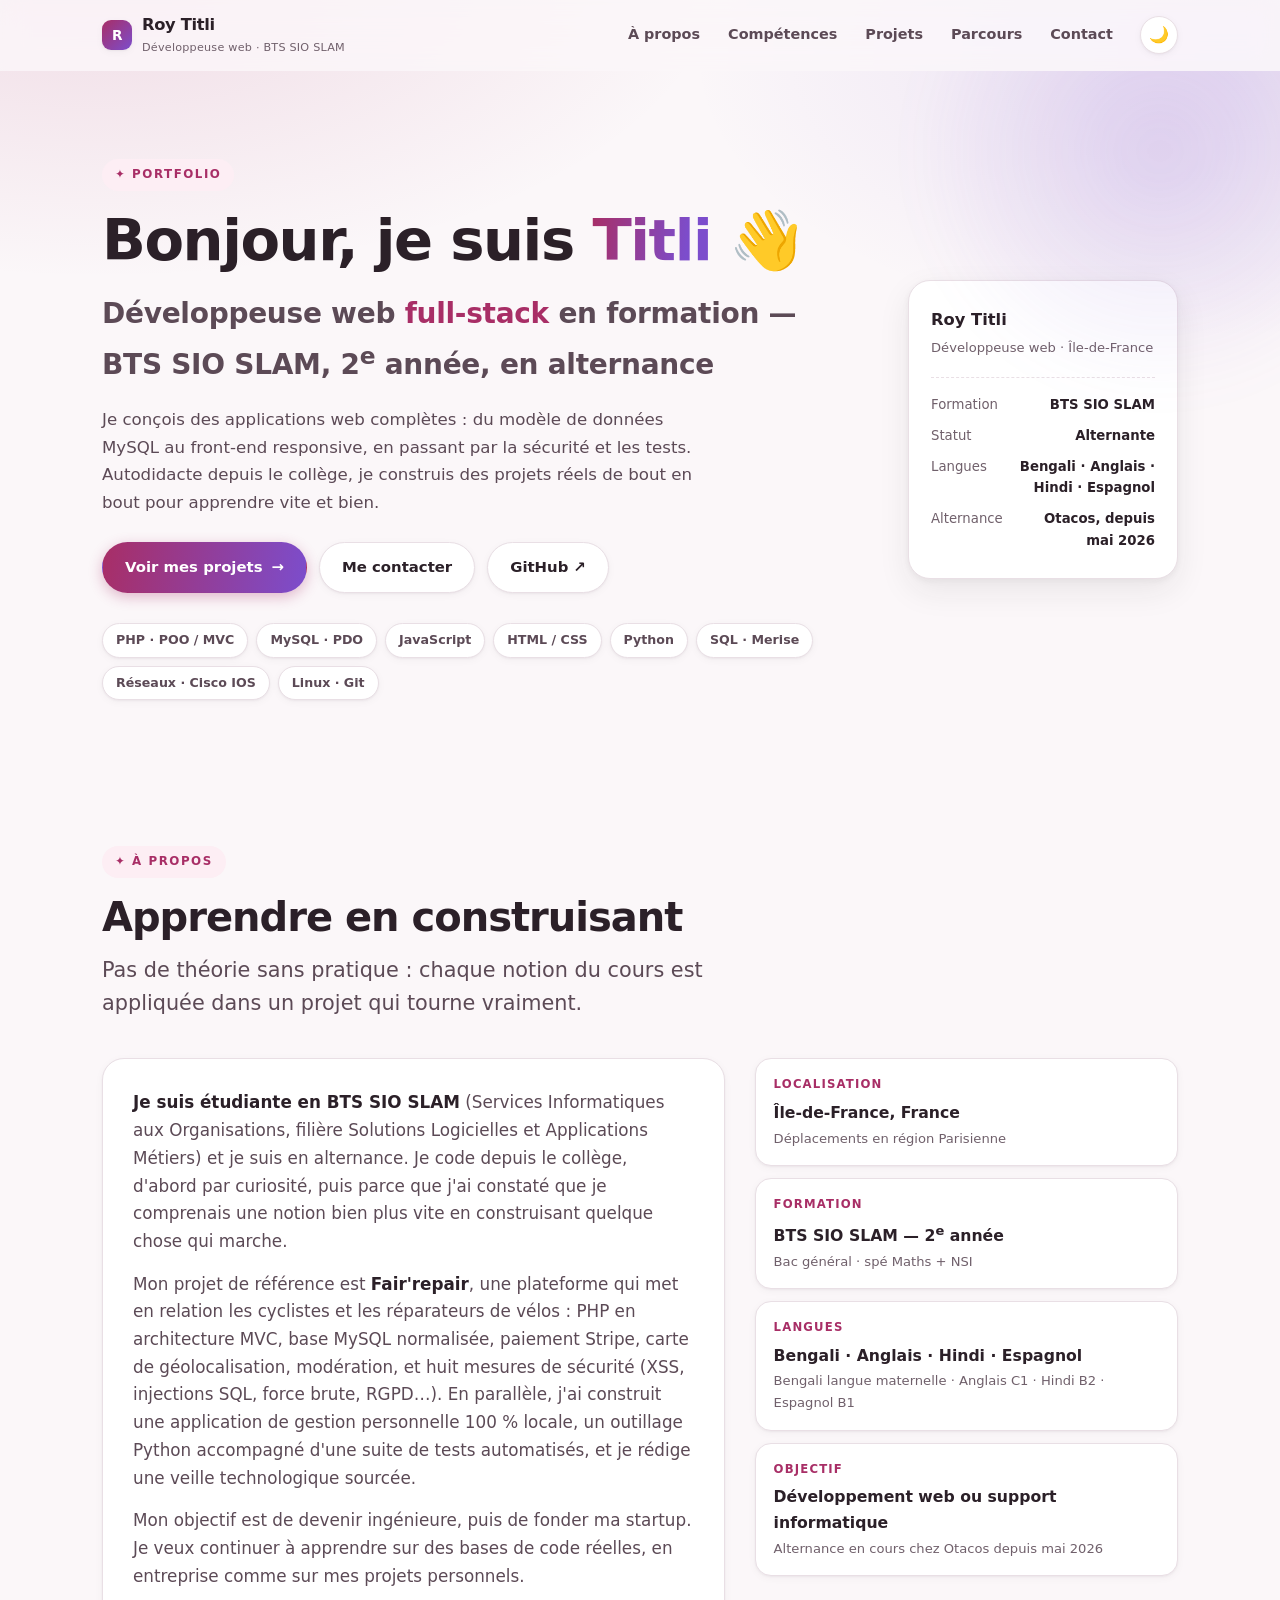
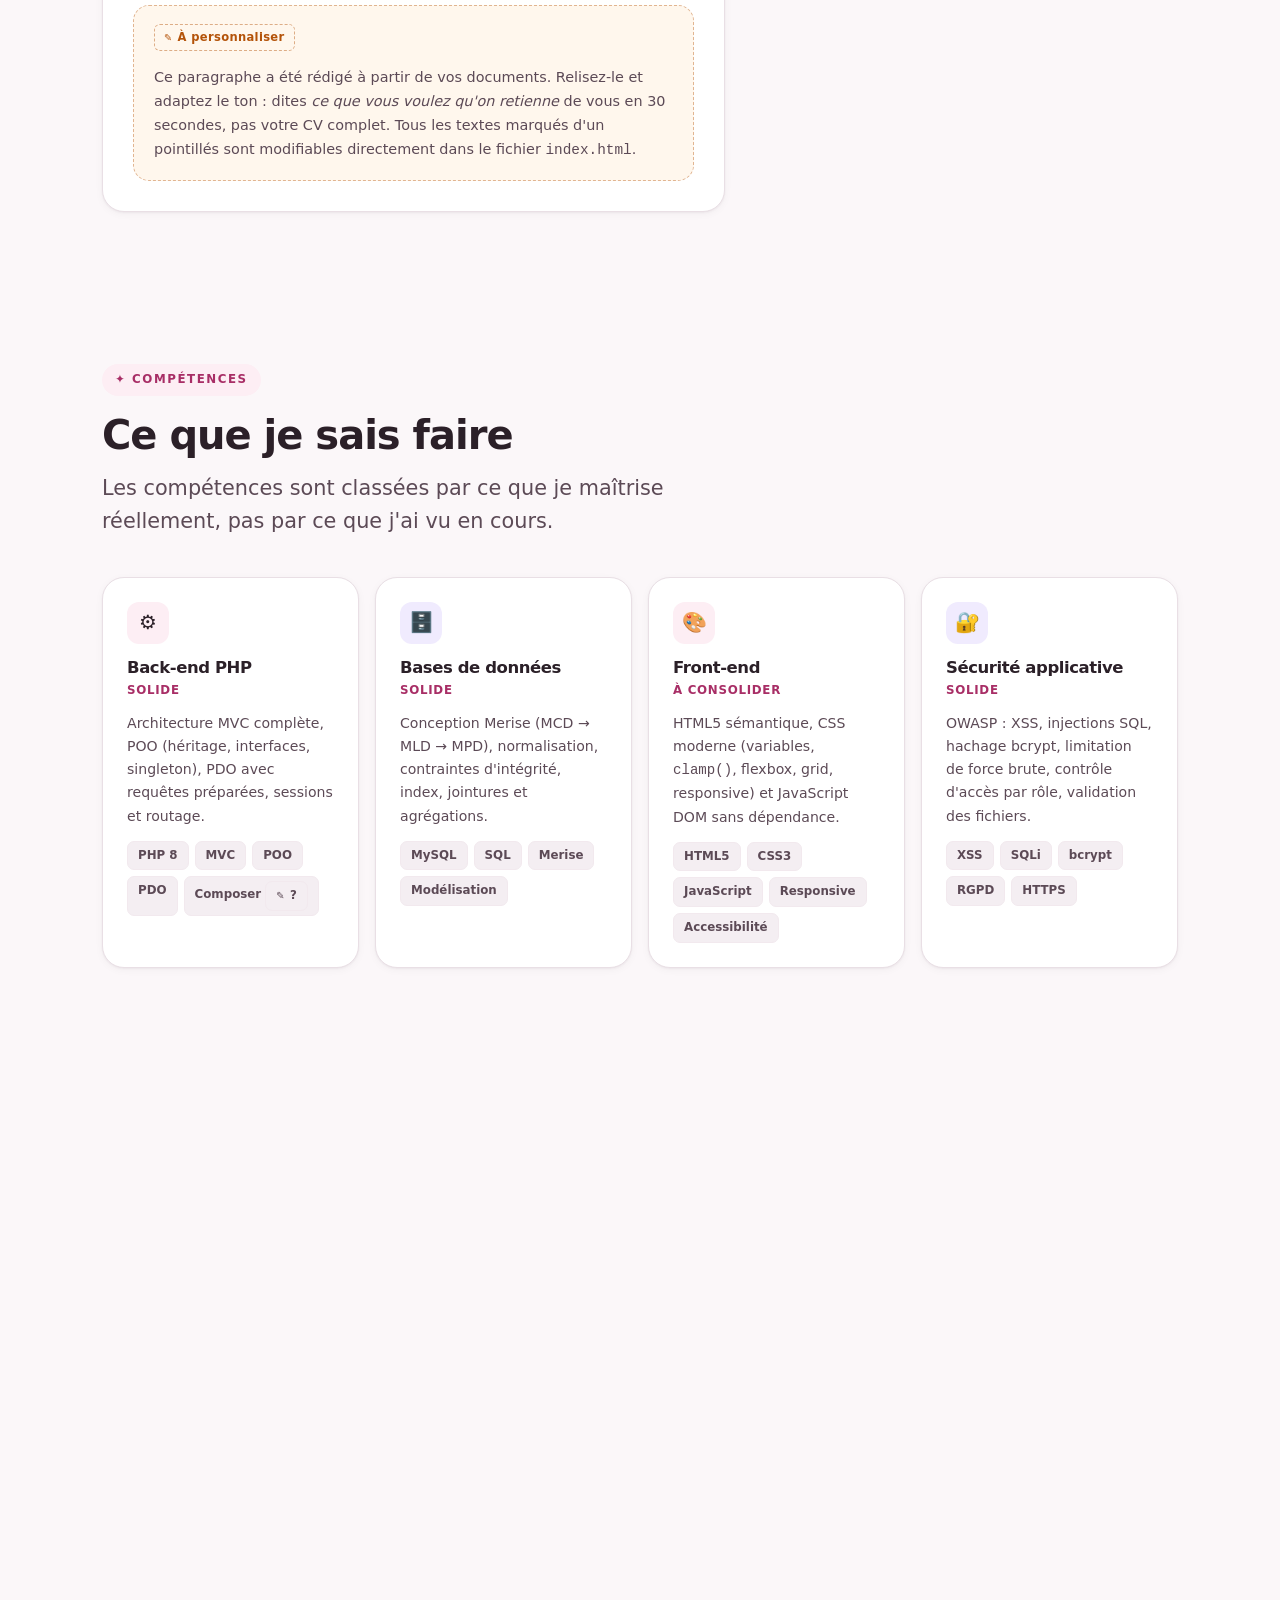
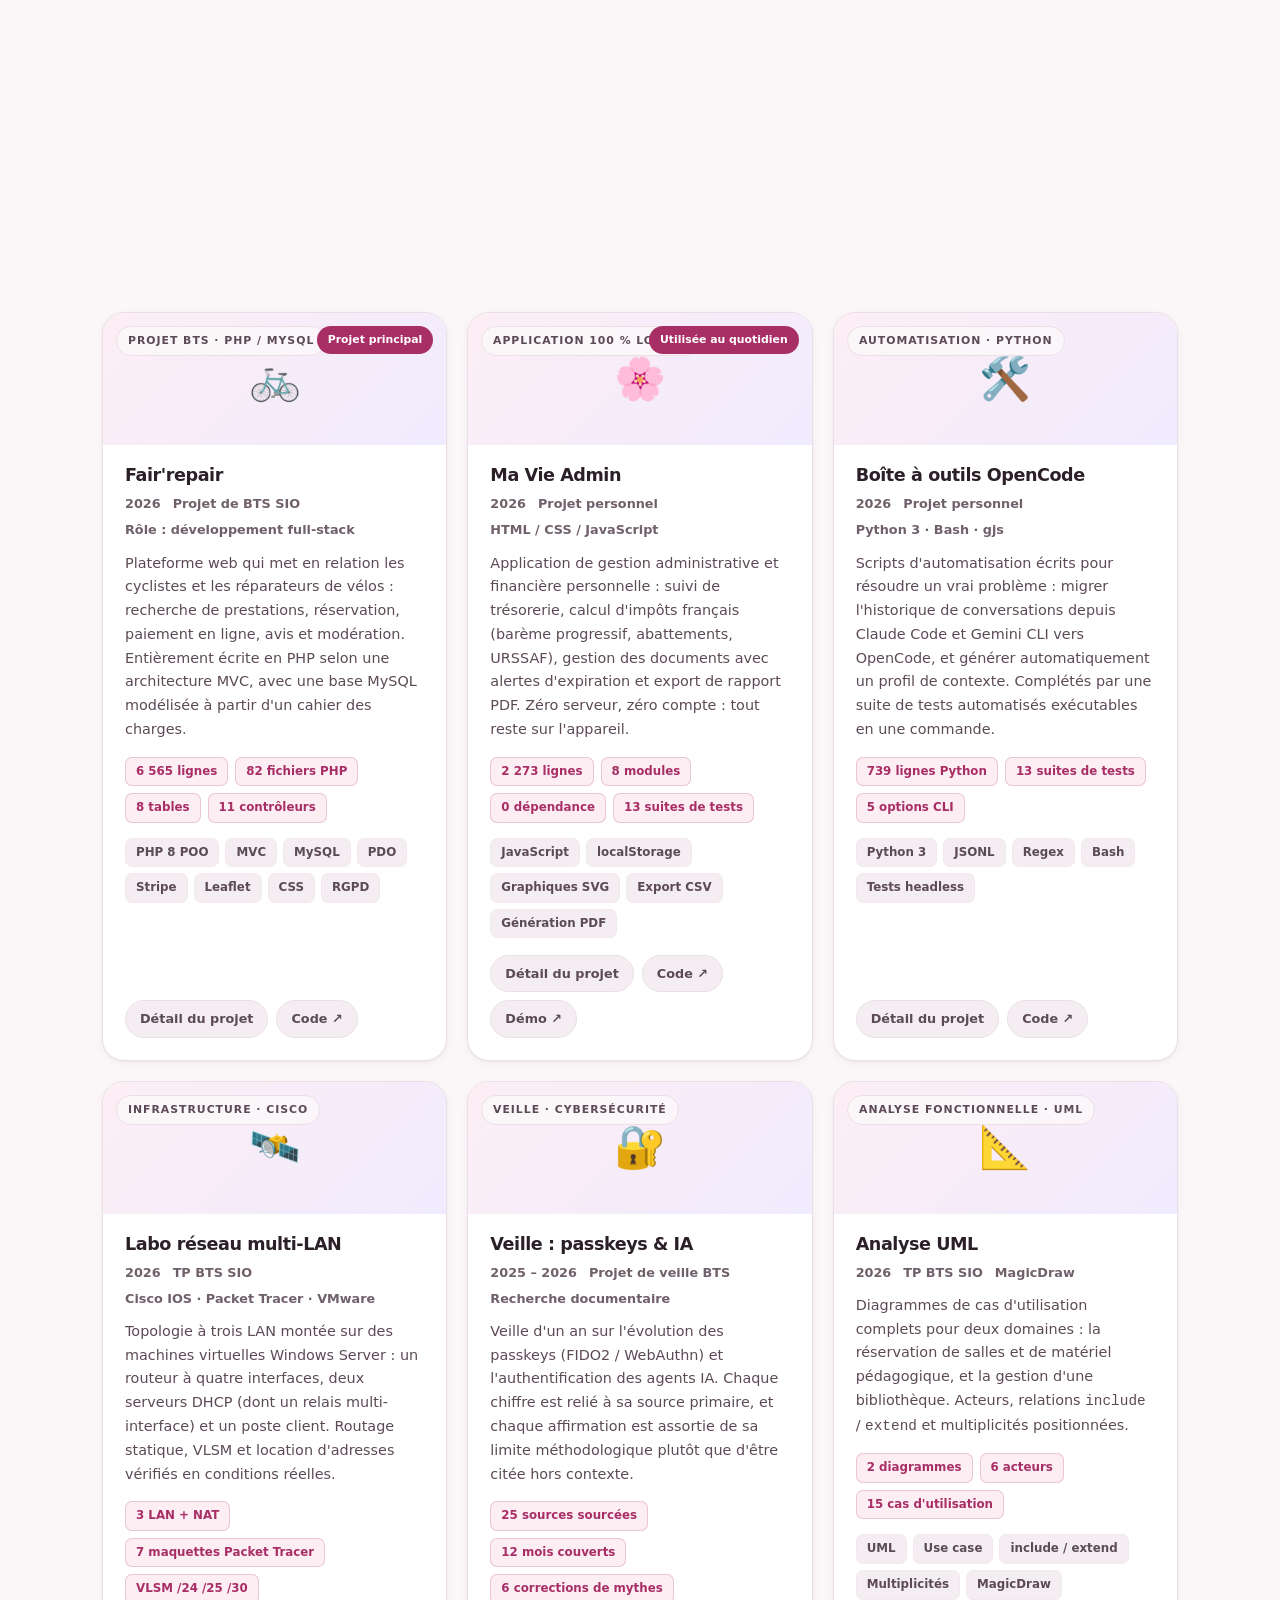
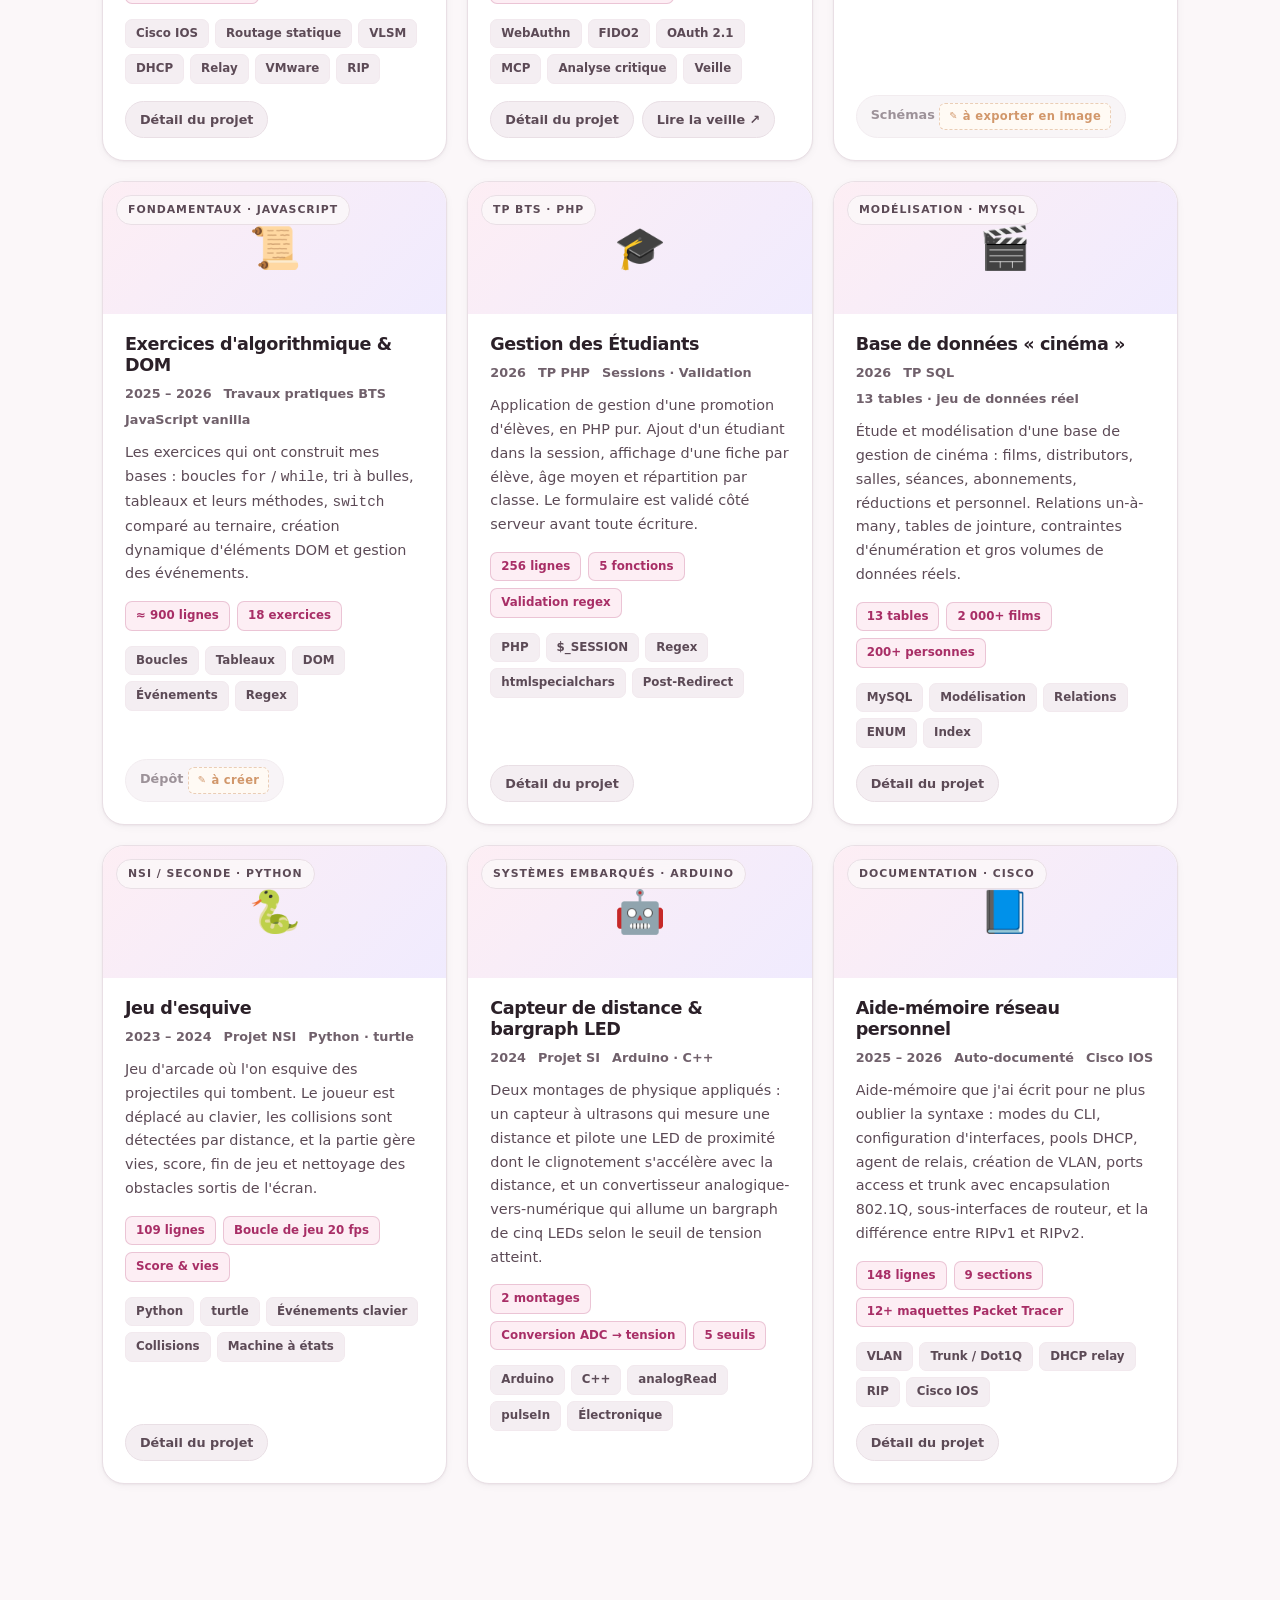
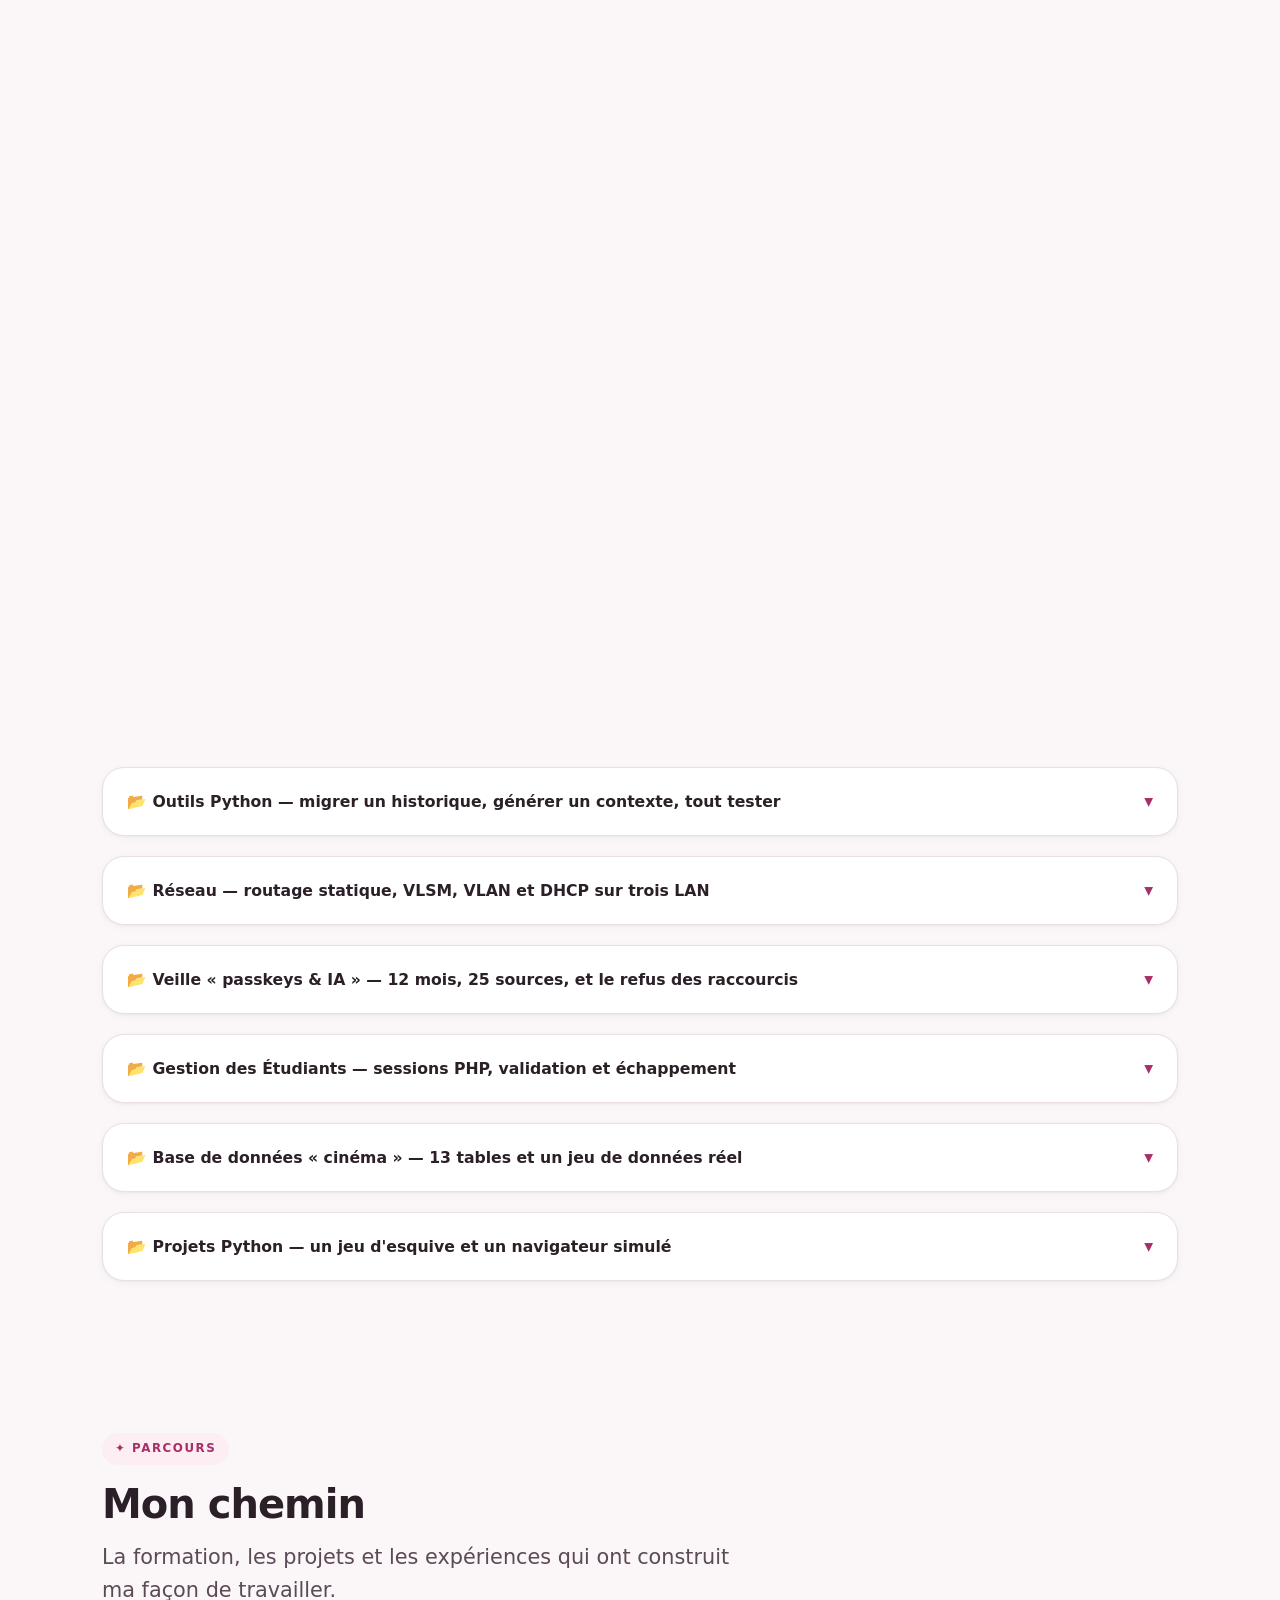
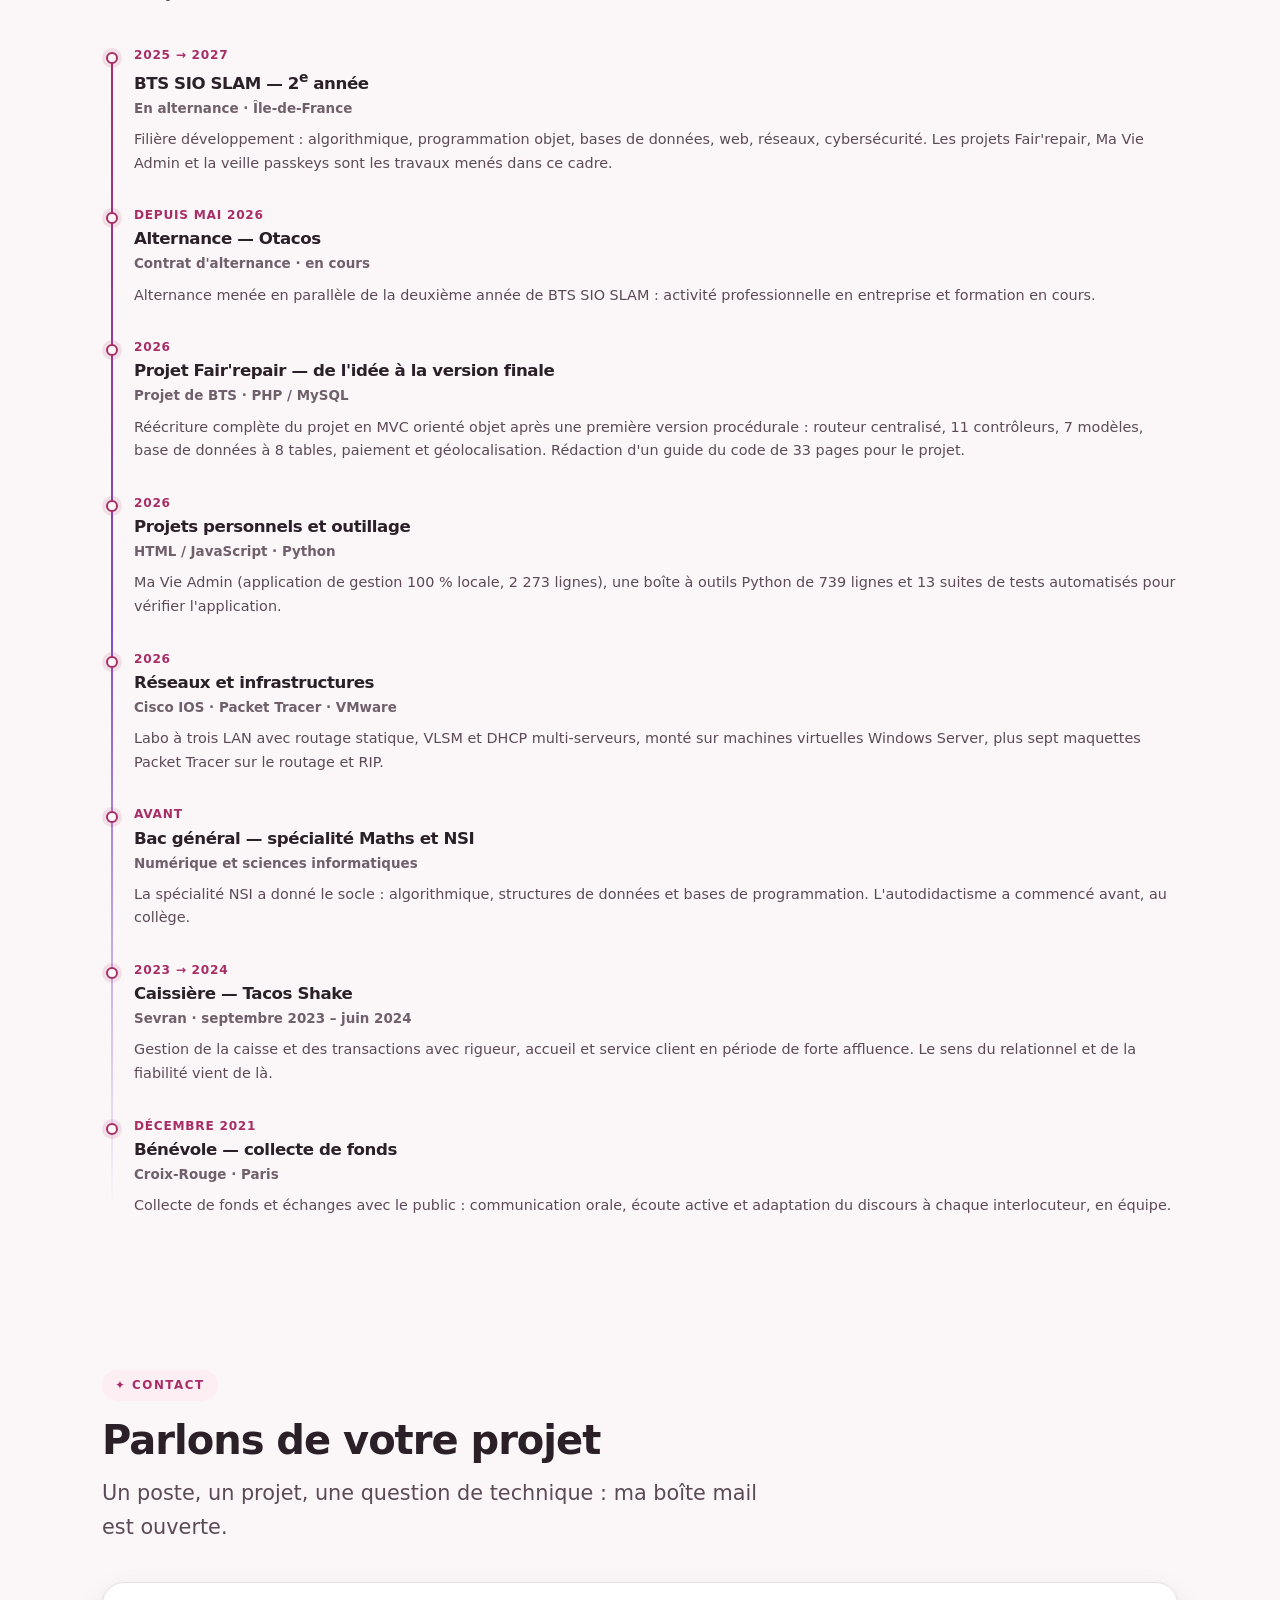
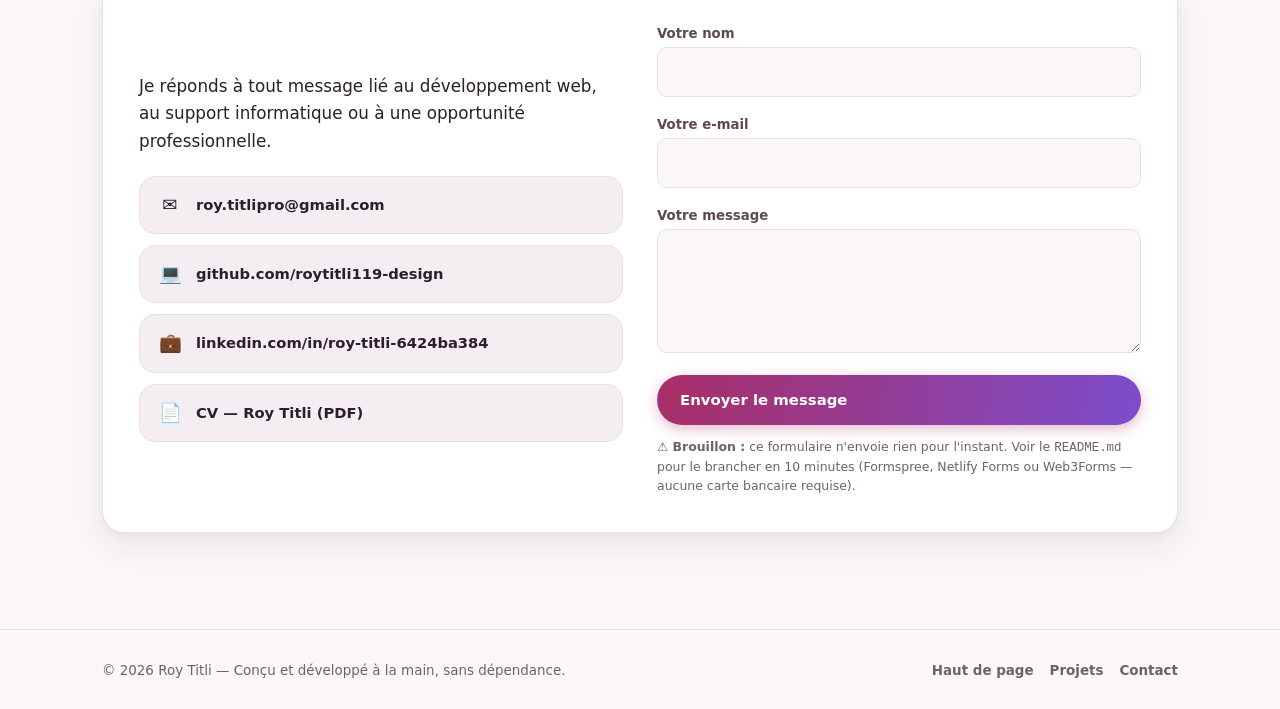
==== commit 763c141f: "portfolio : mise à jour du site" ====
--- a/index.html
+++ b/index.html
@@ -27,7 +27,7 @@
 <meta property="og:image" content="assets/og-image.jpg">
 <meta name="twitter:card" content="summary_large_image">
 
-<link rel="stylesheet" href="assets/styles.css">
+<link rel="stylesheet" href="assets/styles.css?v=20261103">
 <link rel="icon" href="data:image/svg+xml,%3Csvg xmlns='http://www.w3.org/2000/svg' viewBox='0 0 100 100'%3E%3Ctext y='.9em' font-size='88'%3E%F0%9F%91%BB%3C/text%3E%3C/svg%3E">
 </head>
 <body>
@@ -1195,6 +1195,6 @@
 
 <button class="to-top" id="to-top" type="button" aria-label="Remonter en haut">↑</button>
 
-<script src="assets/script.js" defer></script>
+<script src="assets/script.js?v=20261103" defer></script>
 </body>
 </html>
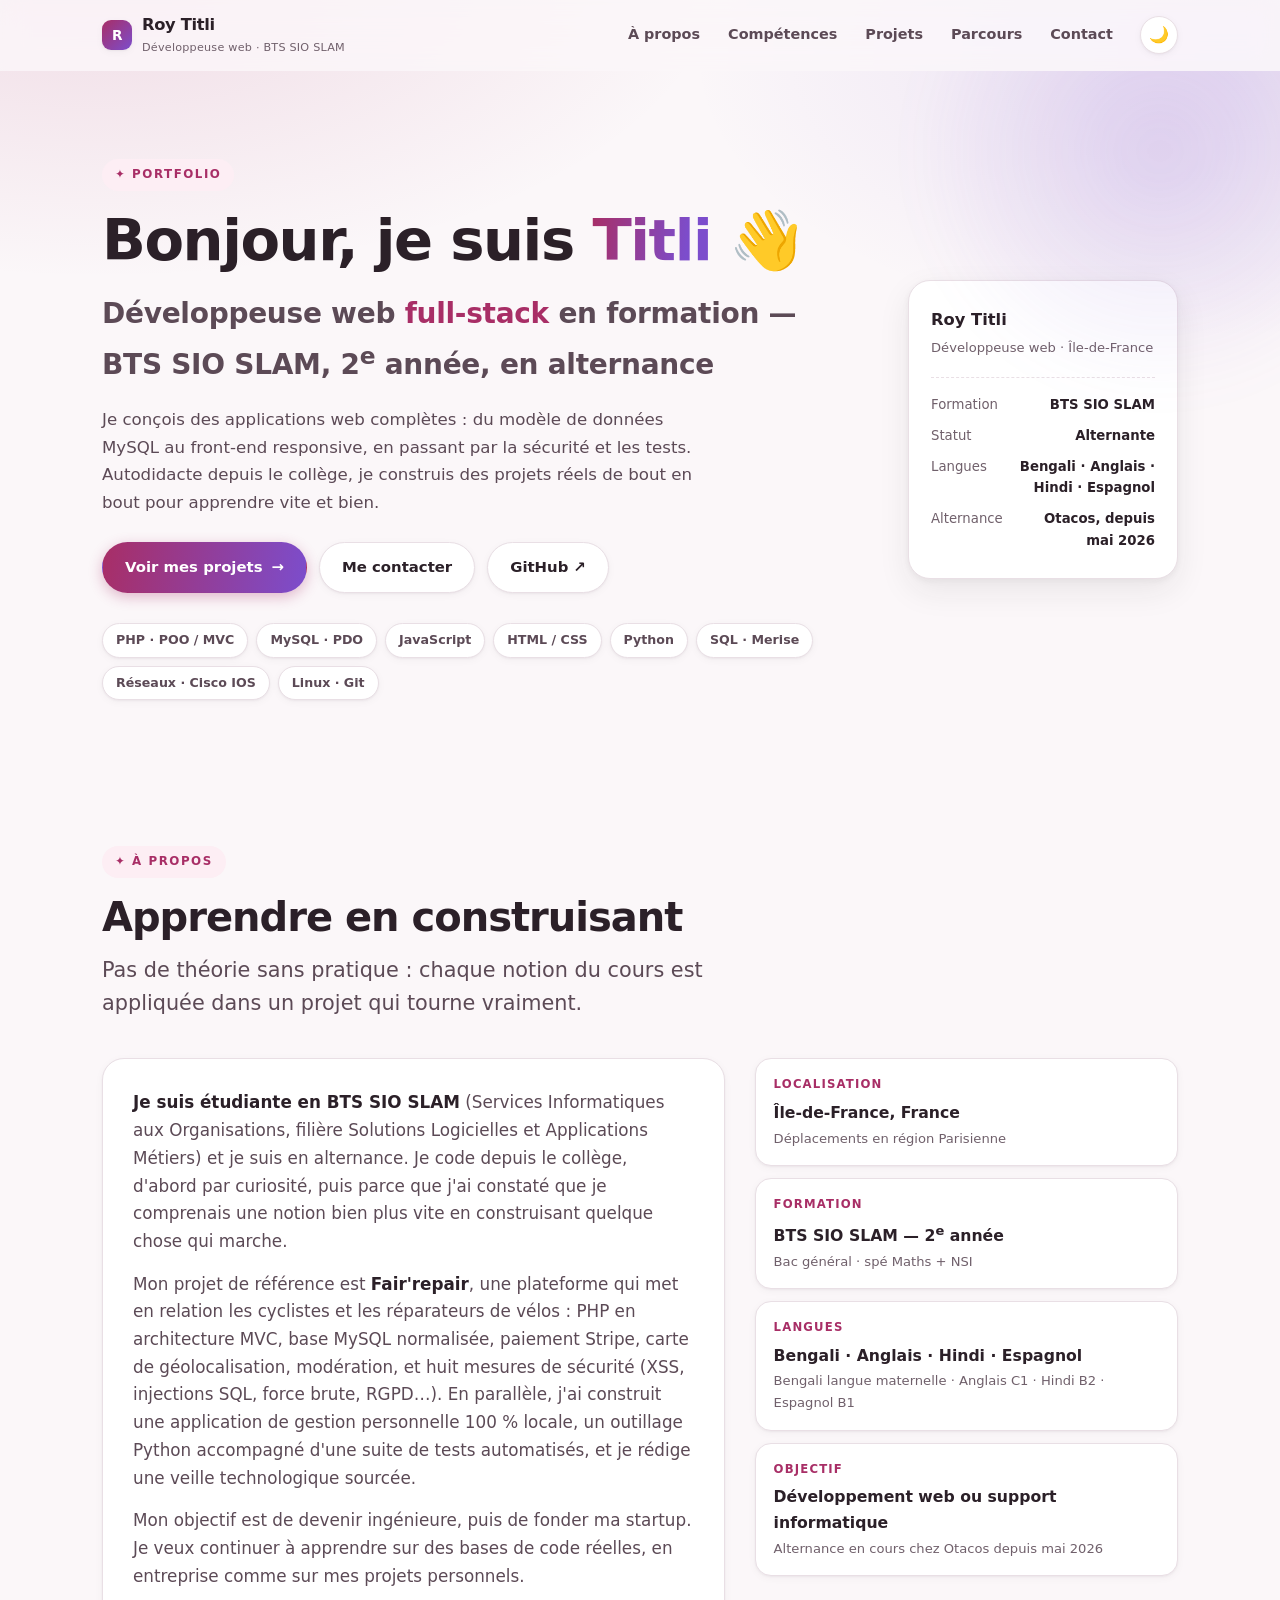
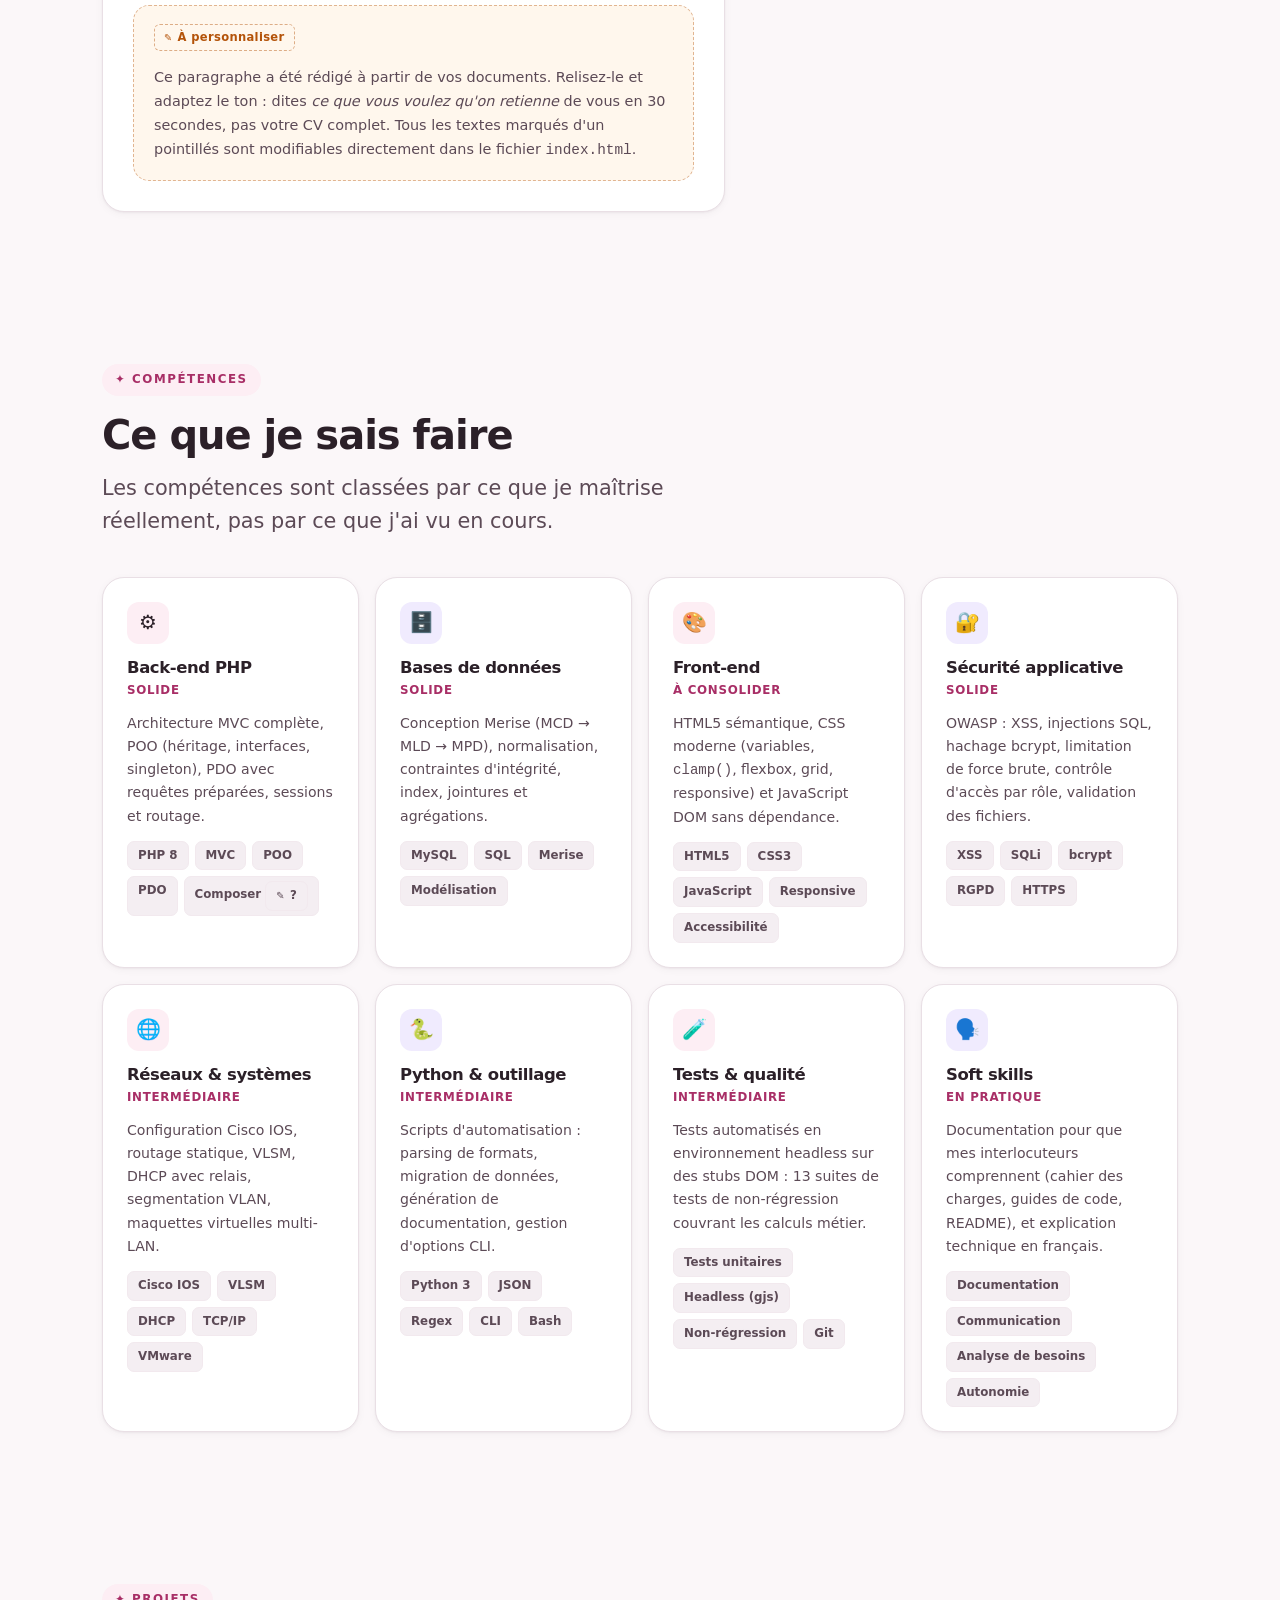
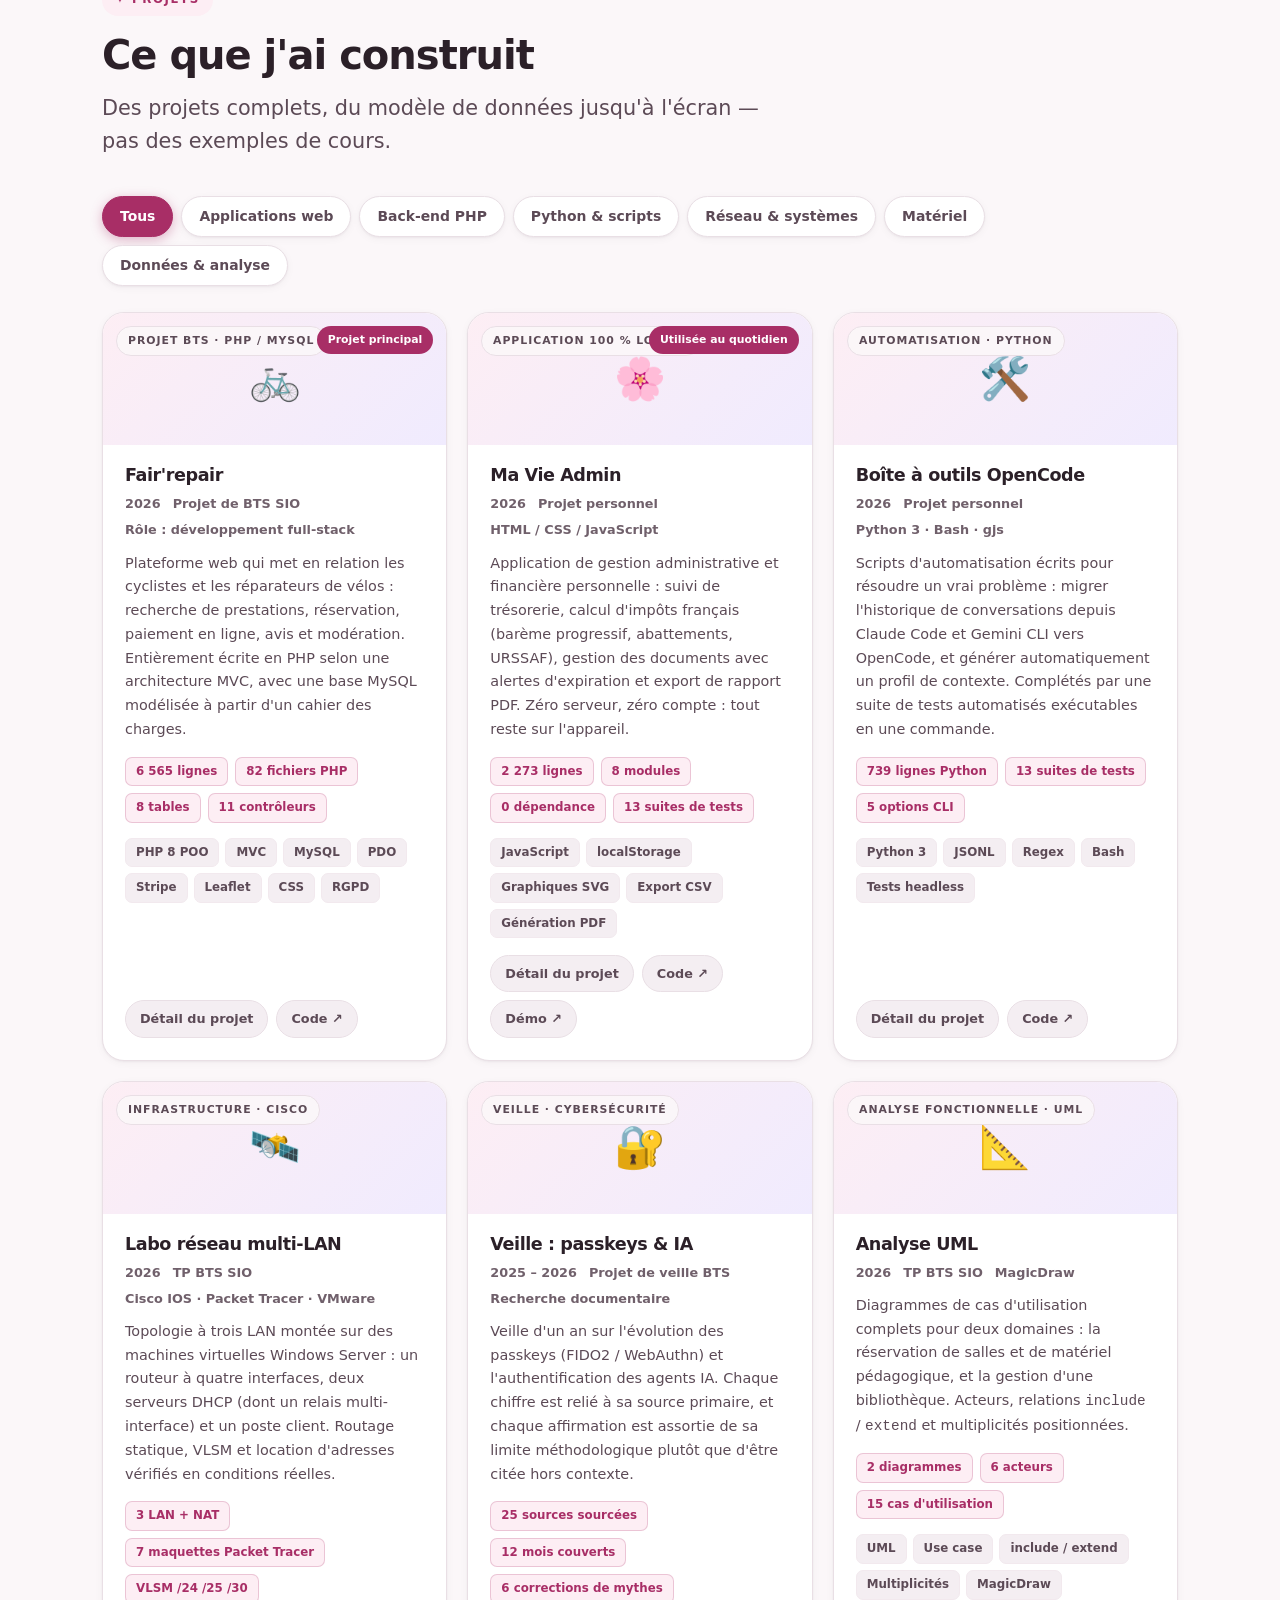
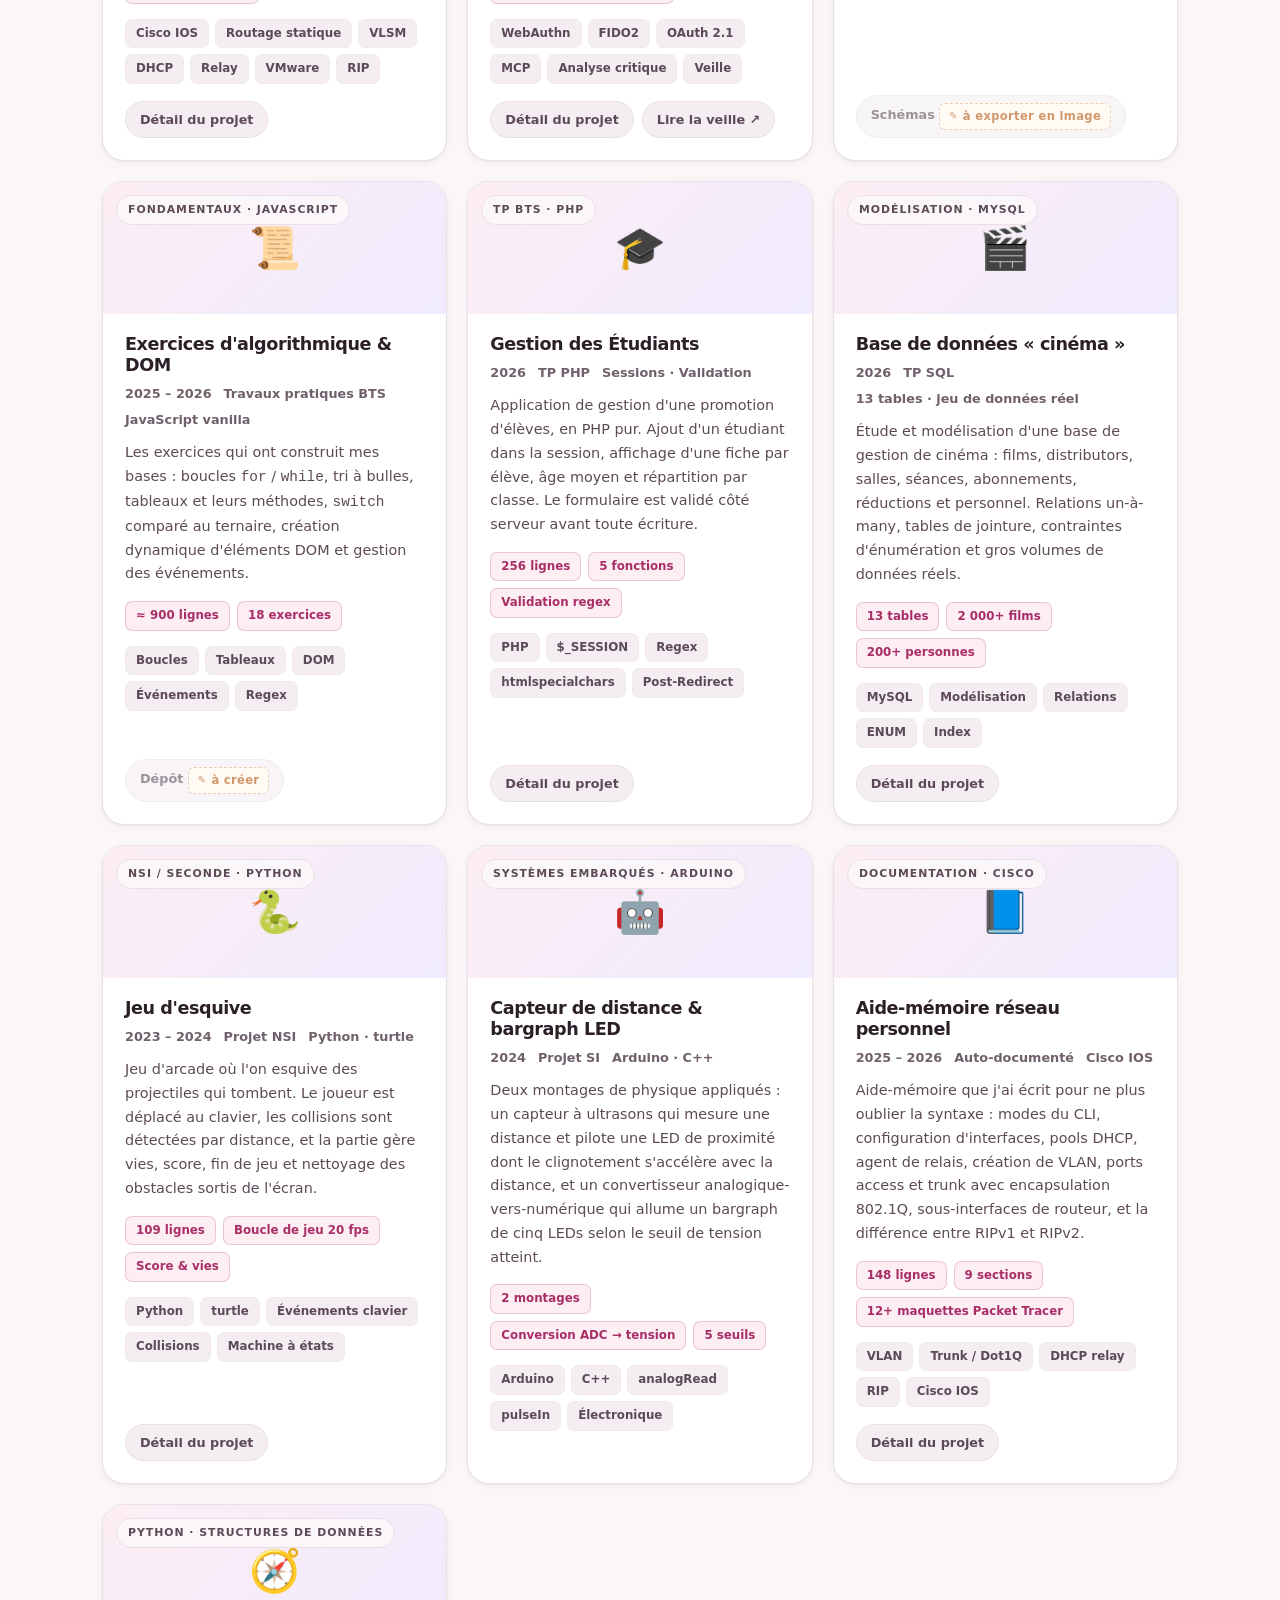
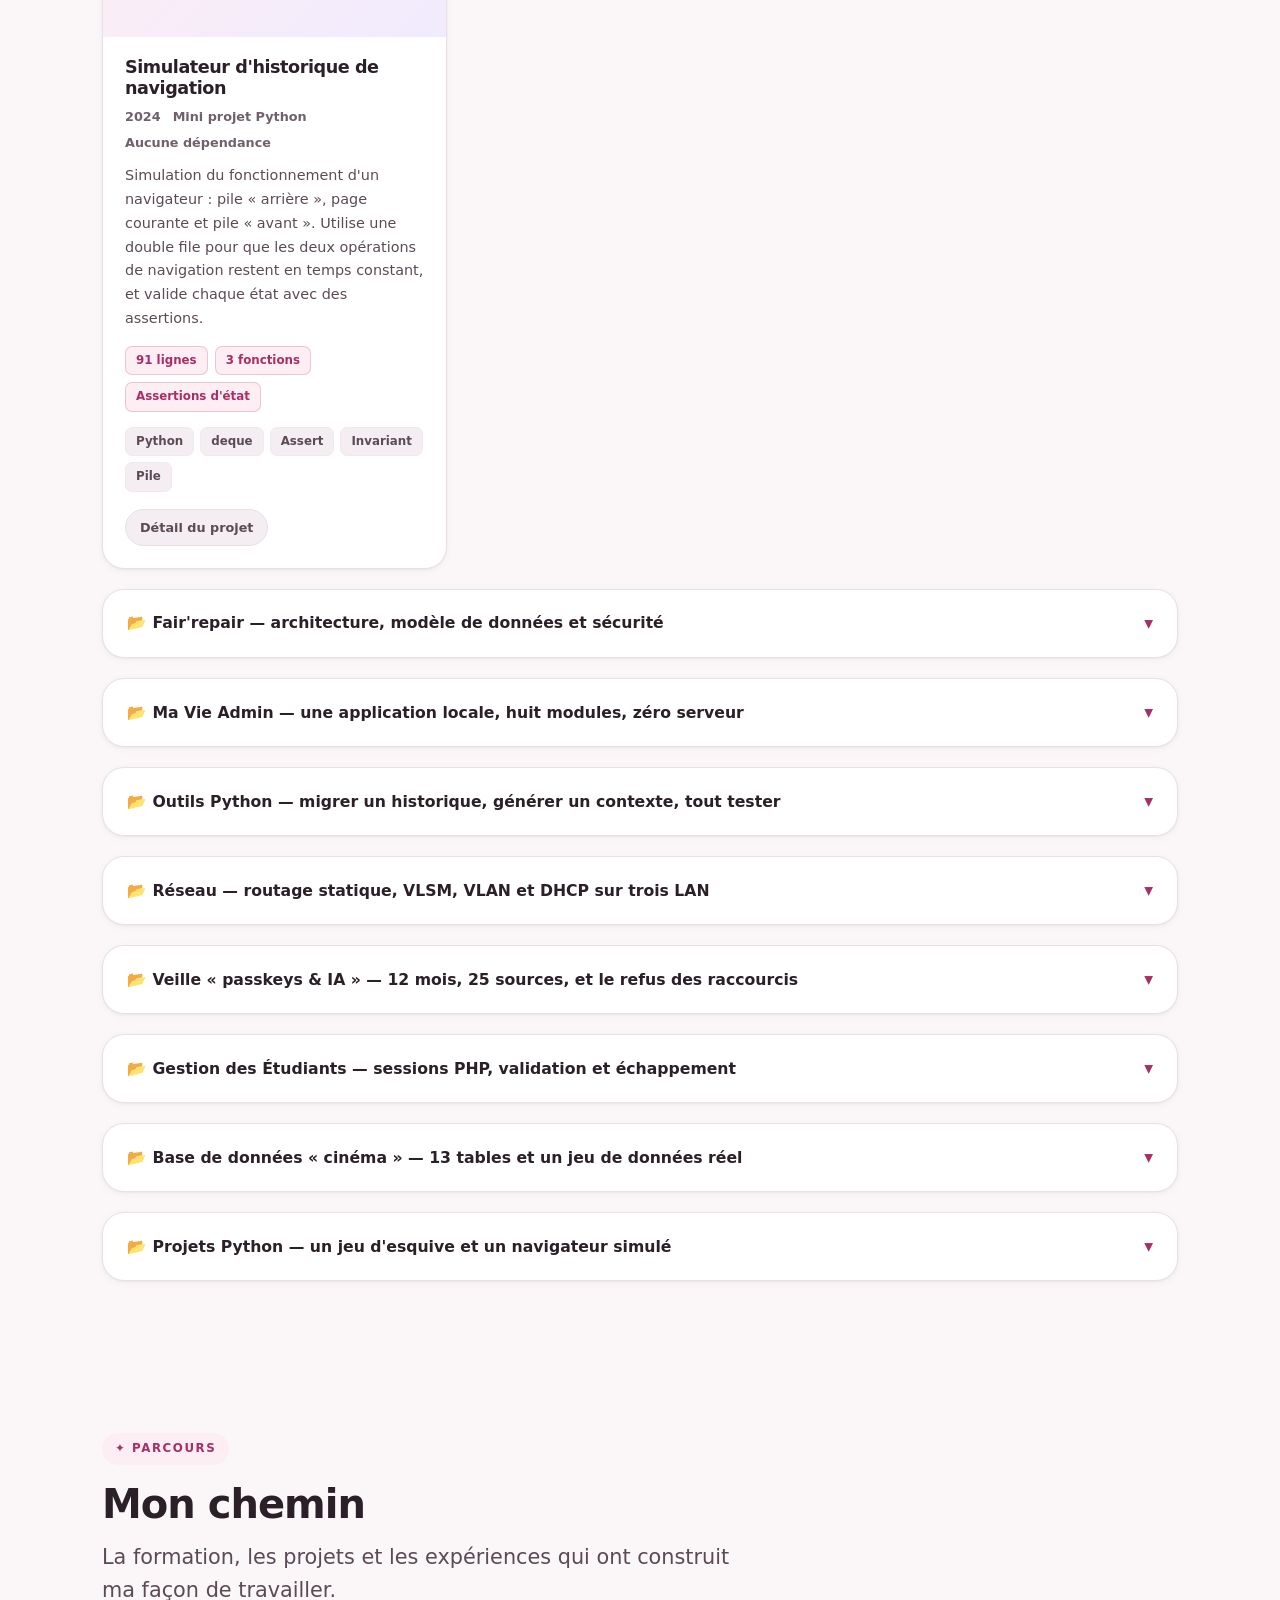
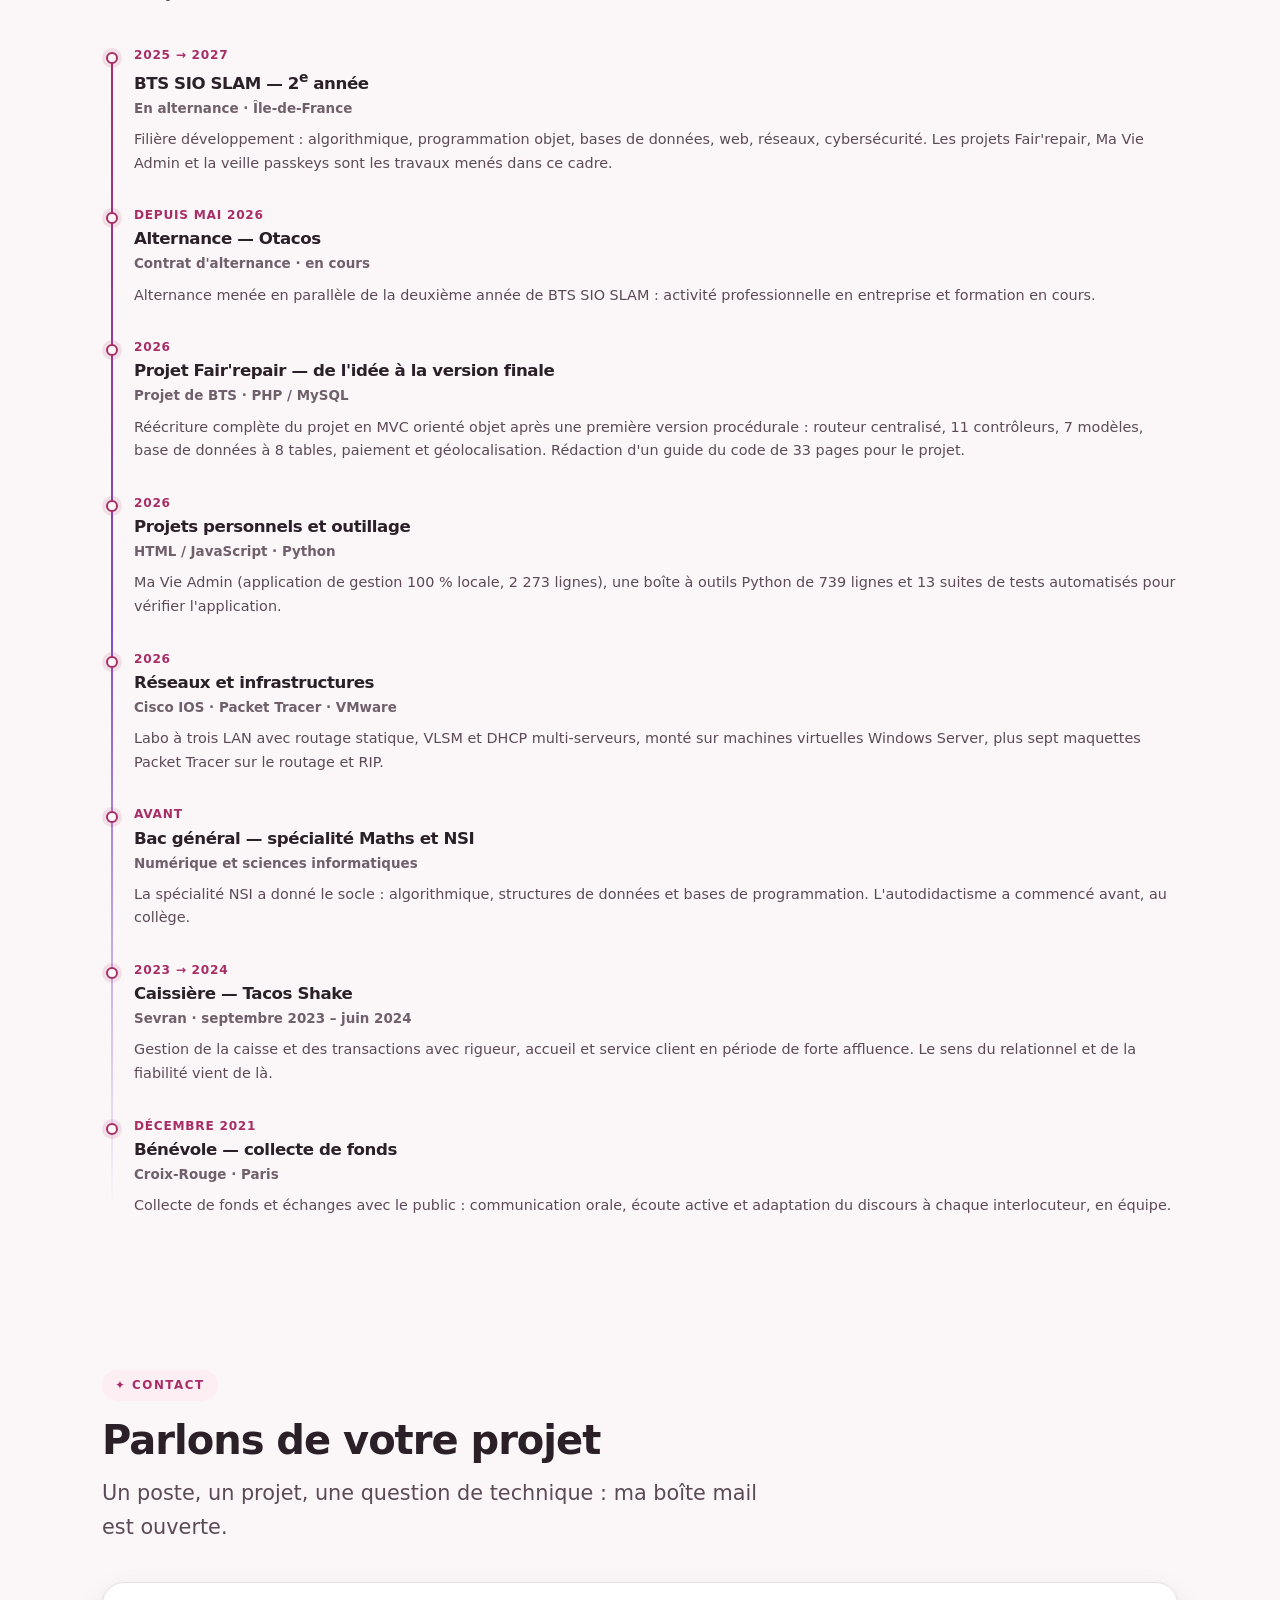
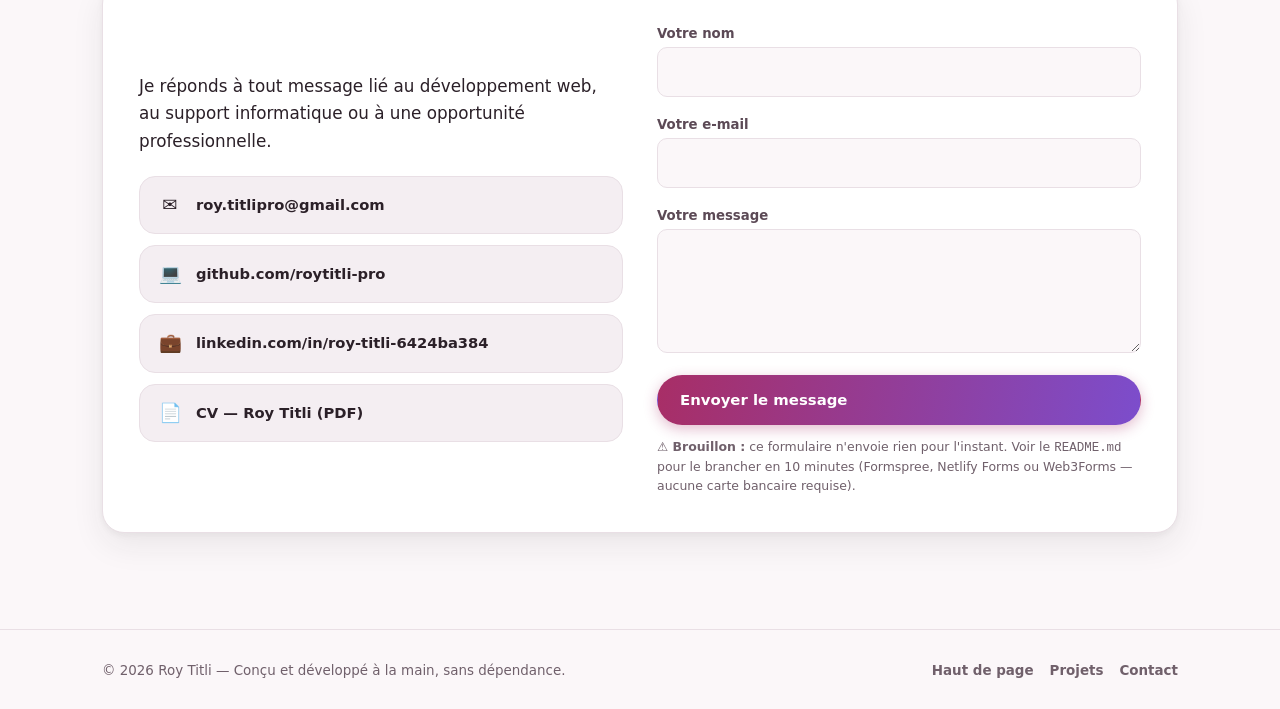
==== commit b15f37a9: "portfolio : mise a jour du pseudo GitHub (roytitli-pro)" ====
--- a/index.html
+++ b/index.html
@@ -85,7 +85,7 @@
       <div class="hero-cta">
         <a class="btn btn-primary" href="#projets">Voir mes projets <span aria-hidden="true">→</span></a>
         <a class="btn btn-ghost" href="#contact">Me contacter</a>
-        <a class="btn btn-ghost" href="https://github.com/roytitli119-design" title="Profil GitHub">GitHub ↗</a>
+        <a class="btn btn-ghost" href="https://github.com/roytitli-pro" title="Profil GitHub">GitHub ↗</a>
       </div>
 
       <div class="chips" aria-label="Technologies principales">
@@ -302,7 +302,7 @@
           </div>
           <div class="links">
             <a href="#projet-fairepair">Détail du projet</a>
-            <a href="https://github.com/roytitli119-design/Fairepair" title="Dépôt GitHub Fair'repair">Code ↗</a>
+            <a href="https://github.com/roytitli-pro/Fairepair" title="Dépôt GitHub Fair'repair">Code ↗</a>
           </div>
         </div>
       </article>
@@ -332,7 +332,7 @@
           </div>
           <div class="links">
             <a href="#projet-mavie">Détail du projet</a>
-            <a href="https://github.com/roytitli119-design/roytitli119-design.github.io/blob/main/apps/ma-vie-admin/index.html" title="Code source de Ma Vie Admin">Code ↗</a>
+            <a href="https://github.com/roytitli-pro/roytitli-pro.github.io/blob/main/apps/ma-vie-admin/index.html" title="Code source de Ma Vie Admin">Code ↗</a>
             <a href="apps/ma-vie-admin/">Démo ↗</a>
           </div>
         </div>
@@ -362,7 +362,7 @@
           </div>
           <div class="links">
             <a href="#projet-outils">Détail du projet</a>
-            <a href="https://github.com/roytitli119-design/roytitli119-design.github.io/tree/main/code/boite-a-outils" title="Scripts et tests de la boîte à outils">Code ↗</a>
+            <a href="https://github.com/roytitli-pro/roytitli-pro.github.io/tree/main/code/boite-a-outils" title="Scripts et tests de la boîte à outils">Code ↗</a>
           </div>
         </div>
       </article>
@@ -419,7 +419,7 @@
           </div>
           <div class="links">
             <a href="#projet-veille">Détail du projet</a>
-            <a href="https://github.com/roytitli119-design/roytitli119-design.github.io/blob/main/code/veille/veille-passkeys-ia.md" title="La veille complète, datée et sourcée">Lire la veille ↗</a>
+            <a href="https://github.com/roytitli-pro/roytitli-pro.github.io/blob/main/code/veille/veille-passkeys-ia.md" title="La veille complète, datée et sourcée">Lire la veille ↗</a>
           </div>
         </div>
       </article>
@@ -1134,9 +1134,9 @@
             <span class="ico" aria-hidden="true">✉️</span>
             <span class="val" data-edit>roy.titlipro@gmail.com</span>
           </a>
-          <a href="https://github.com/roytitli119-design" title="Profil GitHub">
+          <a href="https://github.com/roytitli-pro" title="Profil GitHub">
             <span class="ico" aria-hidden="true">💻</span>
-            <span class="val" data-edit>github.com/roytitli119-design</span>
+            <span class="val" data-edit>github.com/roytitli-pro</span>
           </a>
           <a href="https://www.linkedin.com/in/roy-titli-6424ba384" title="Profil LinkedIn">
             <span class="ico" aria-hidden="true">💼</span>
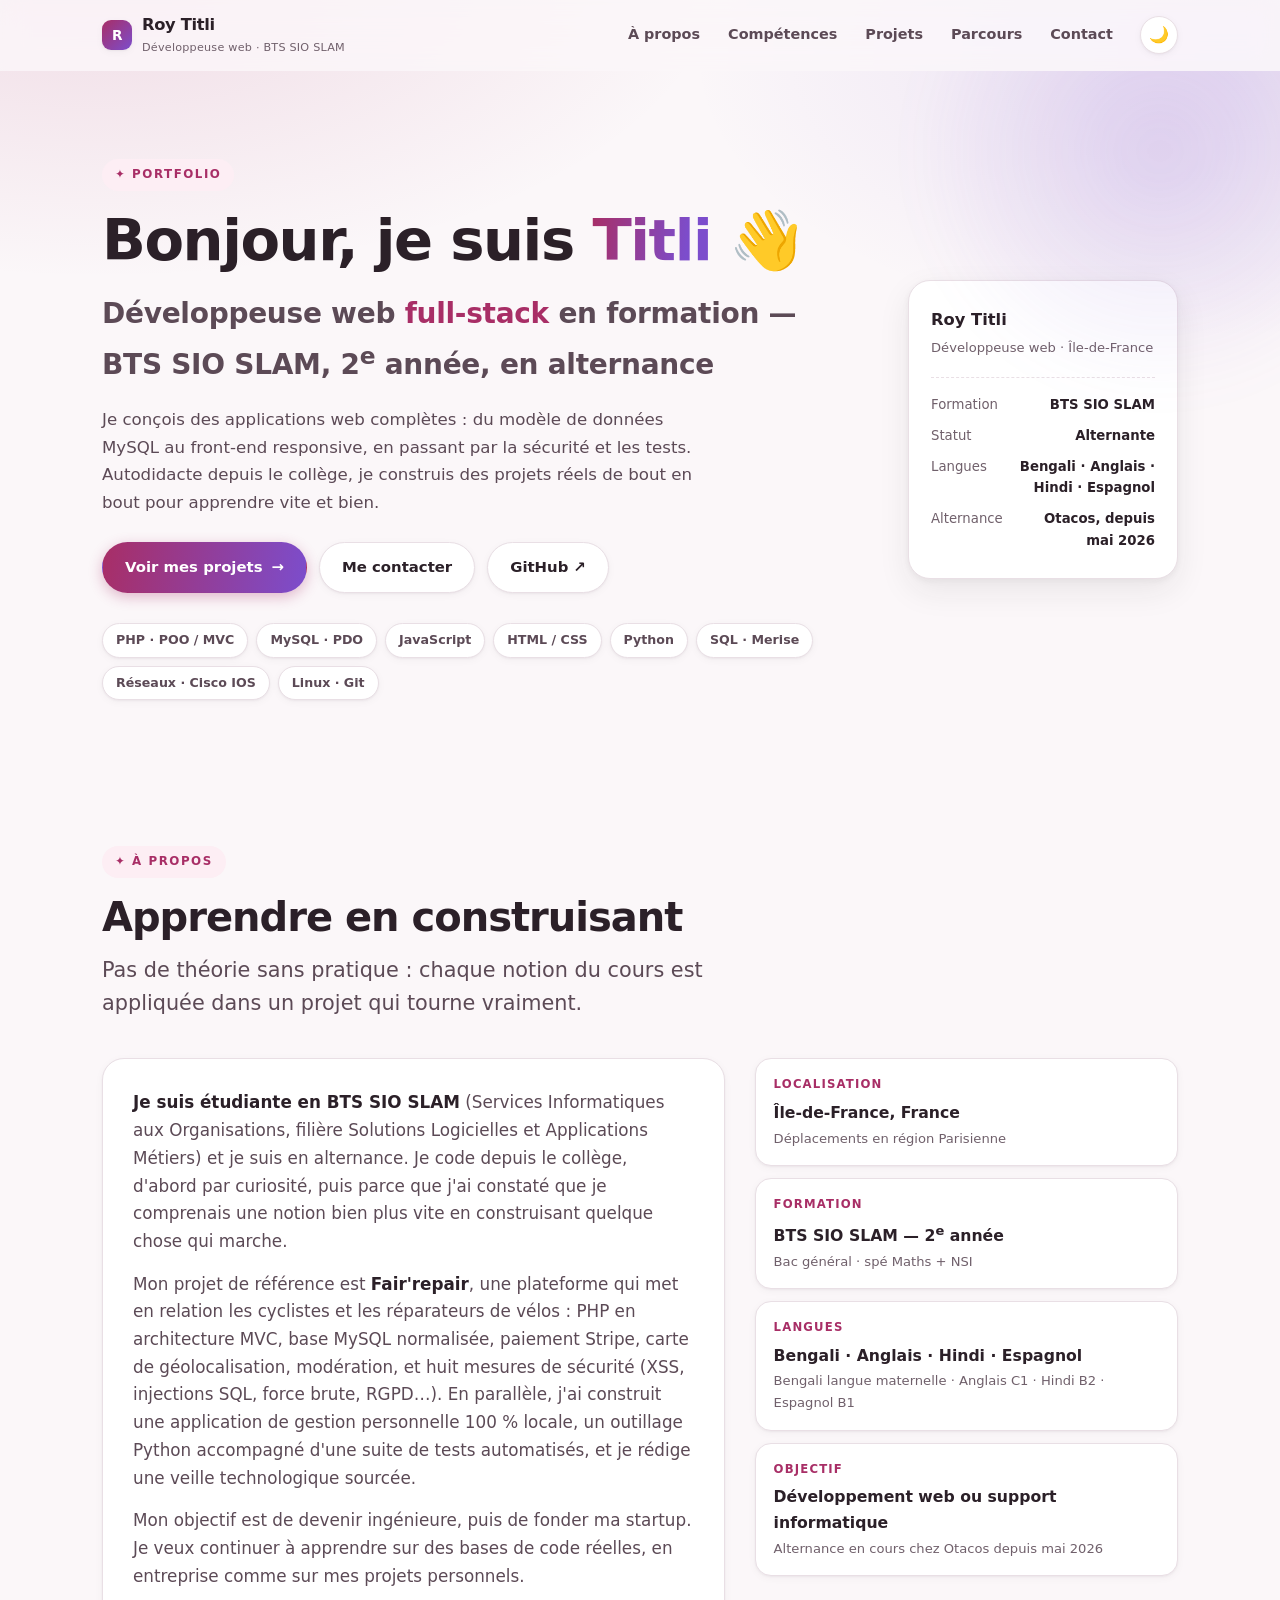
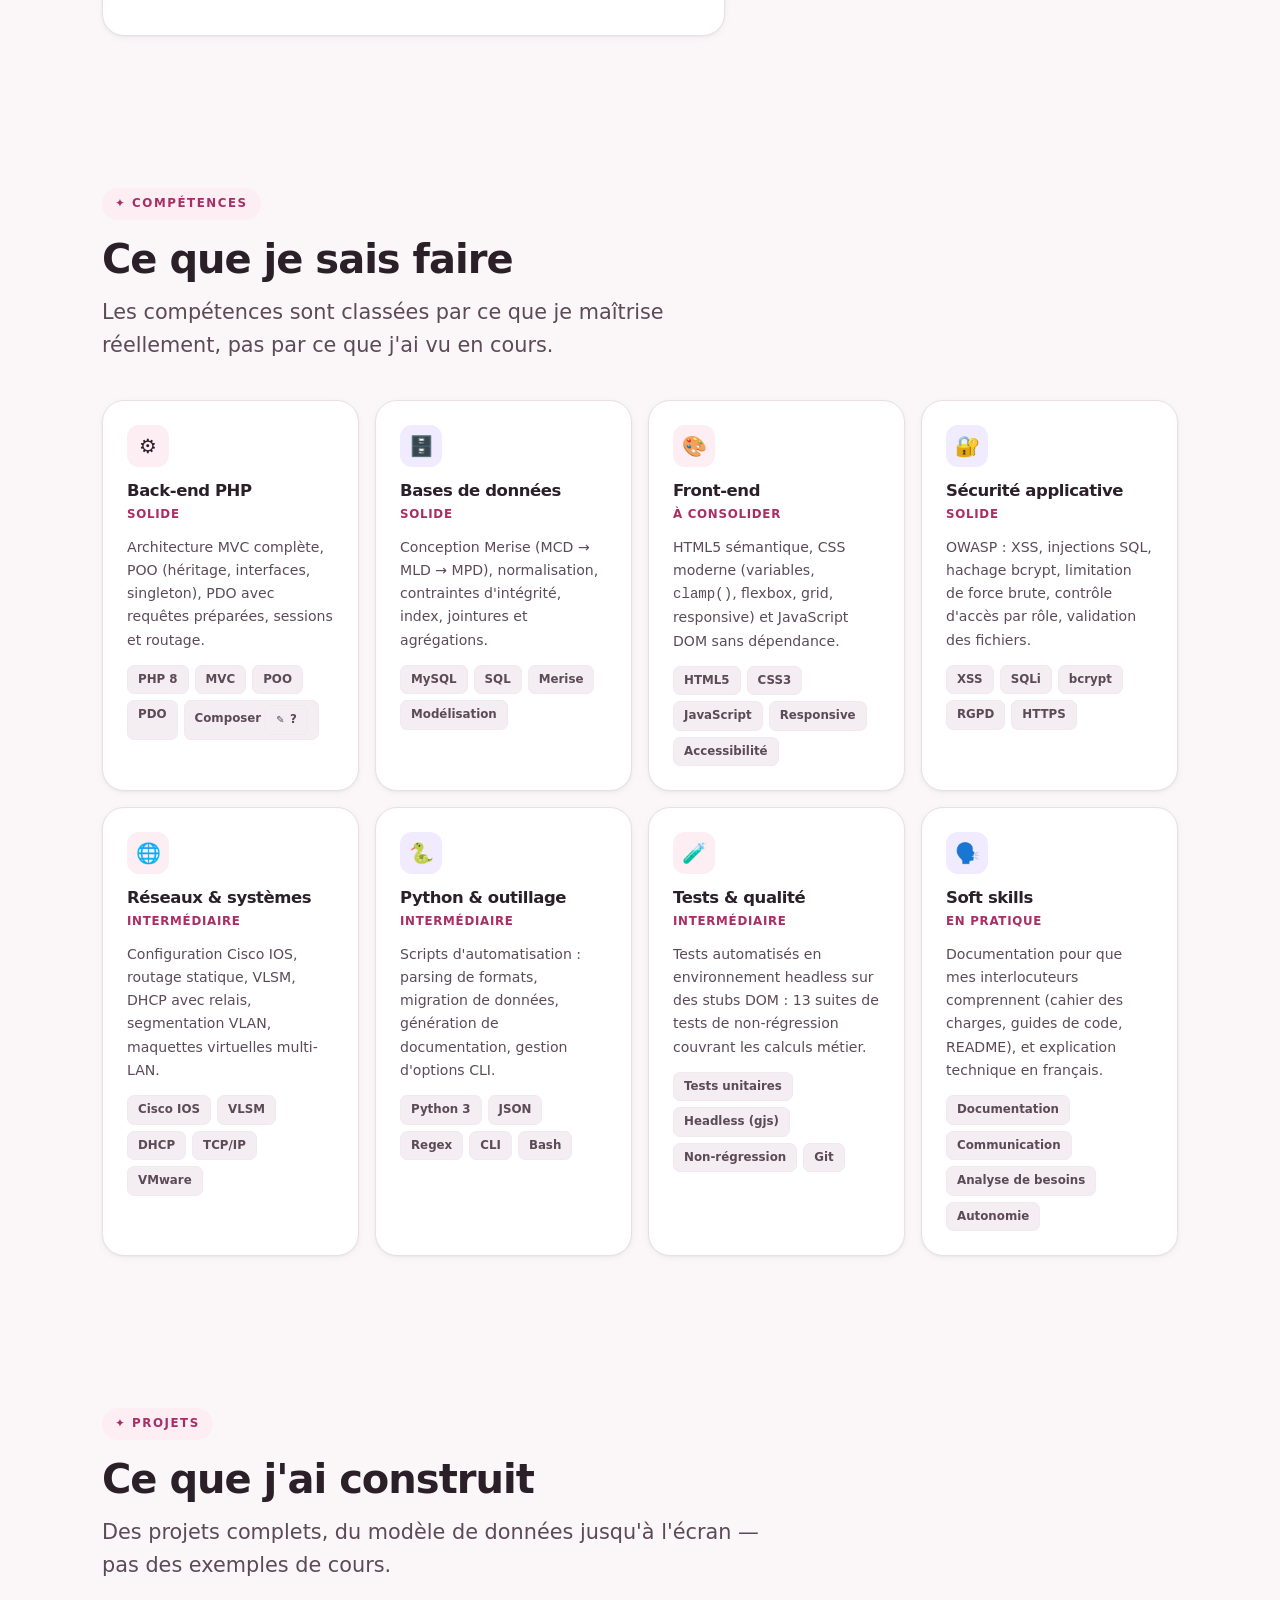
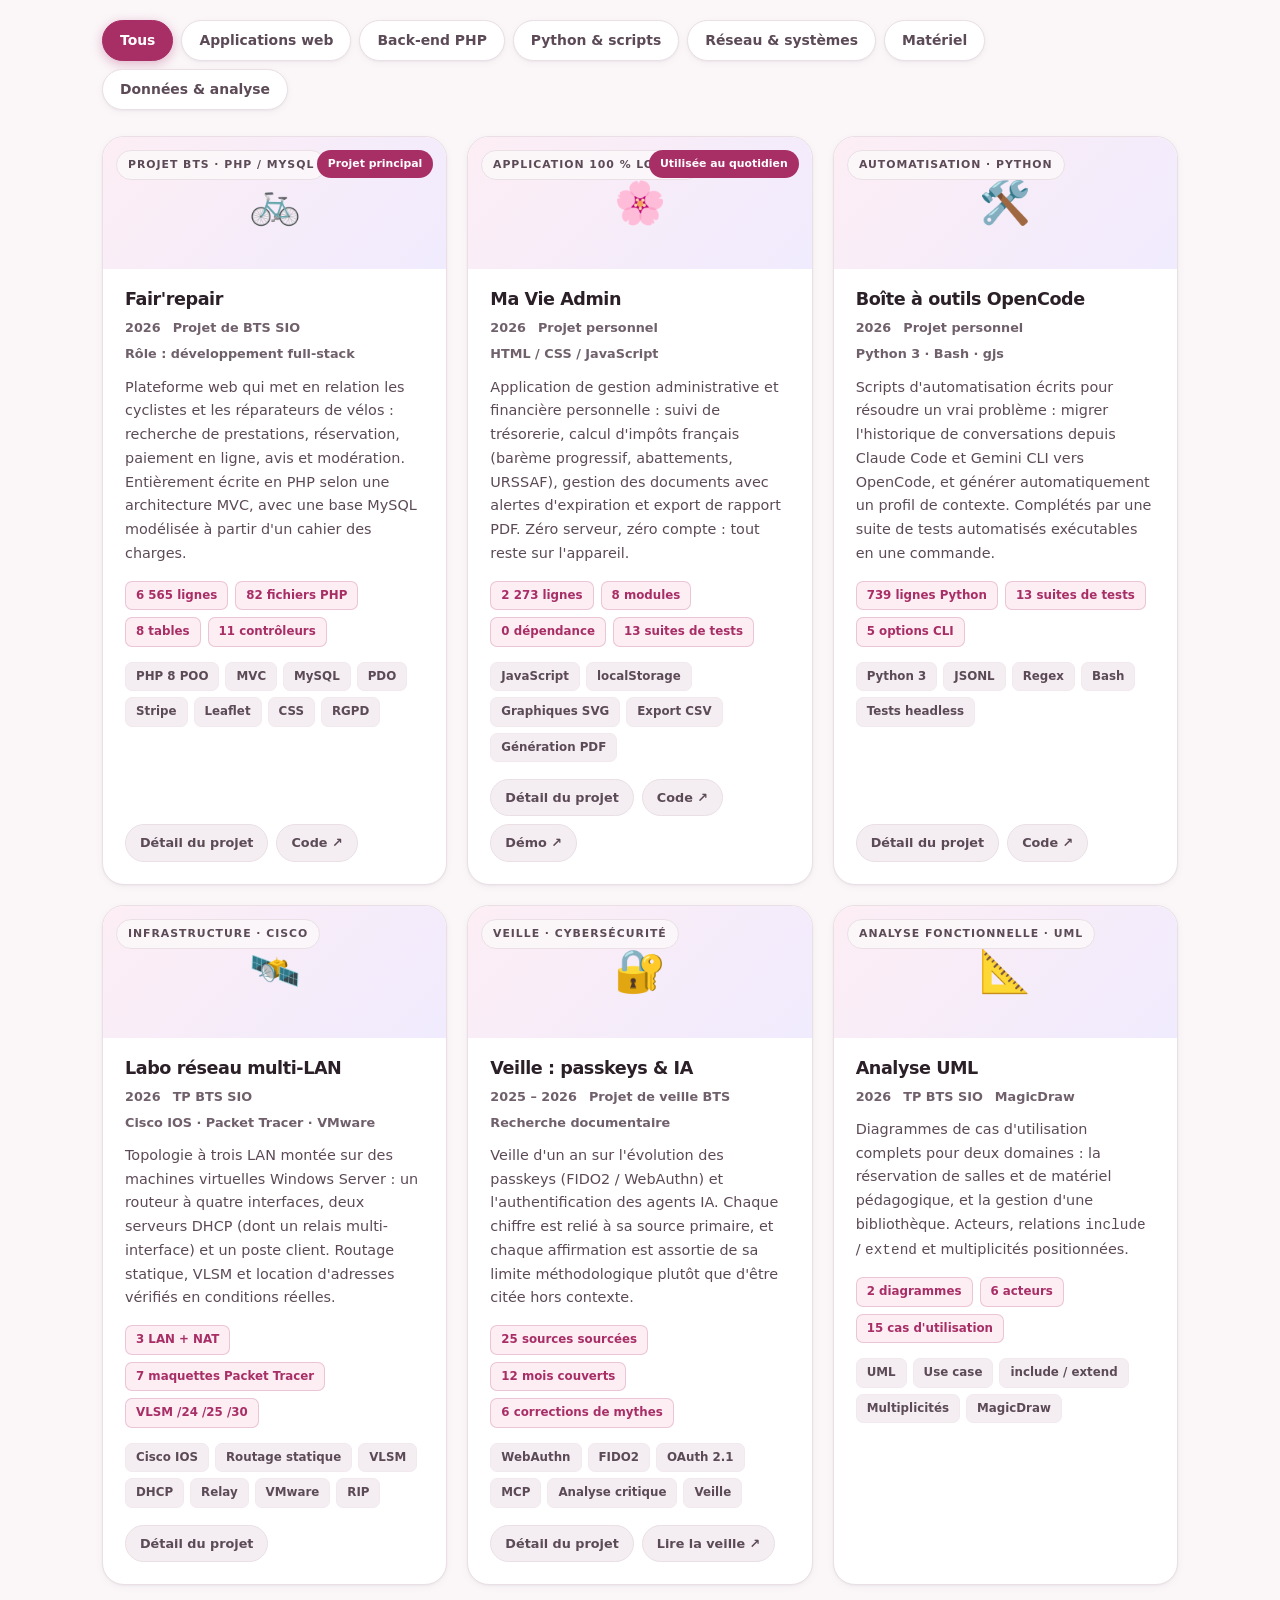
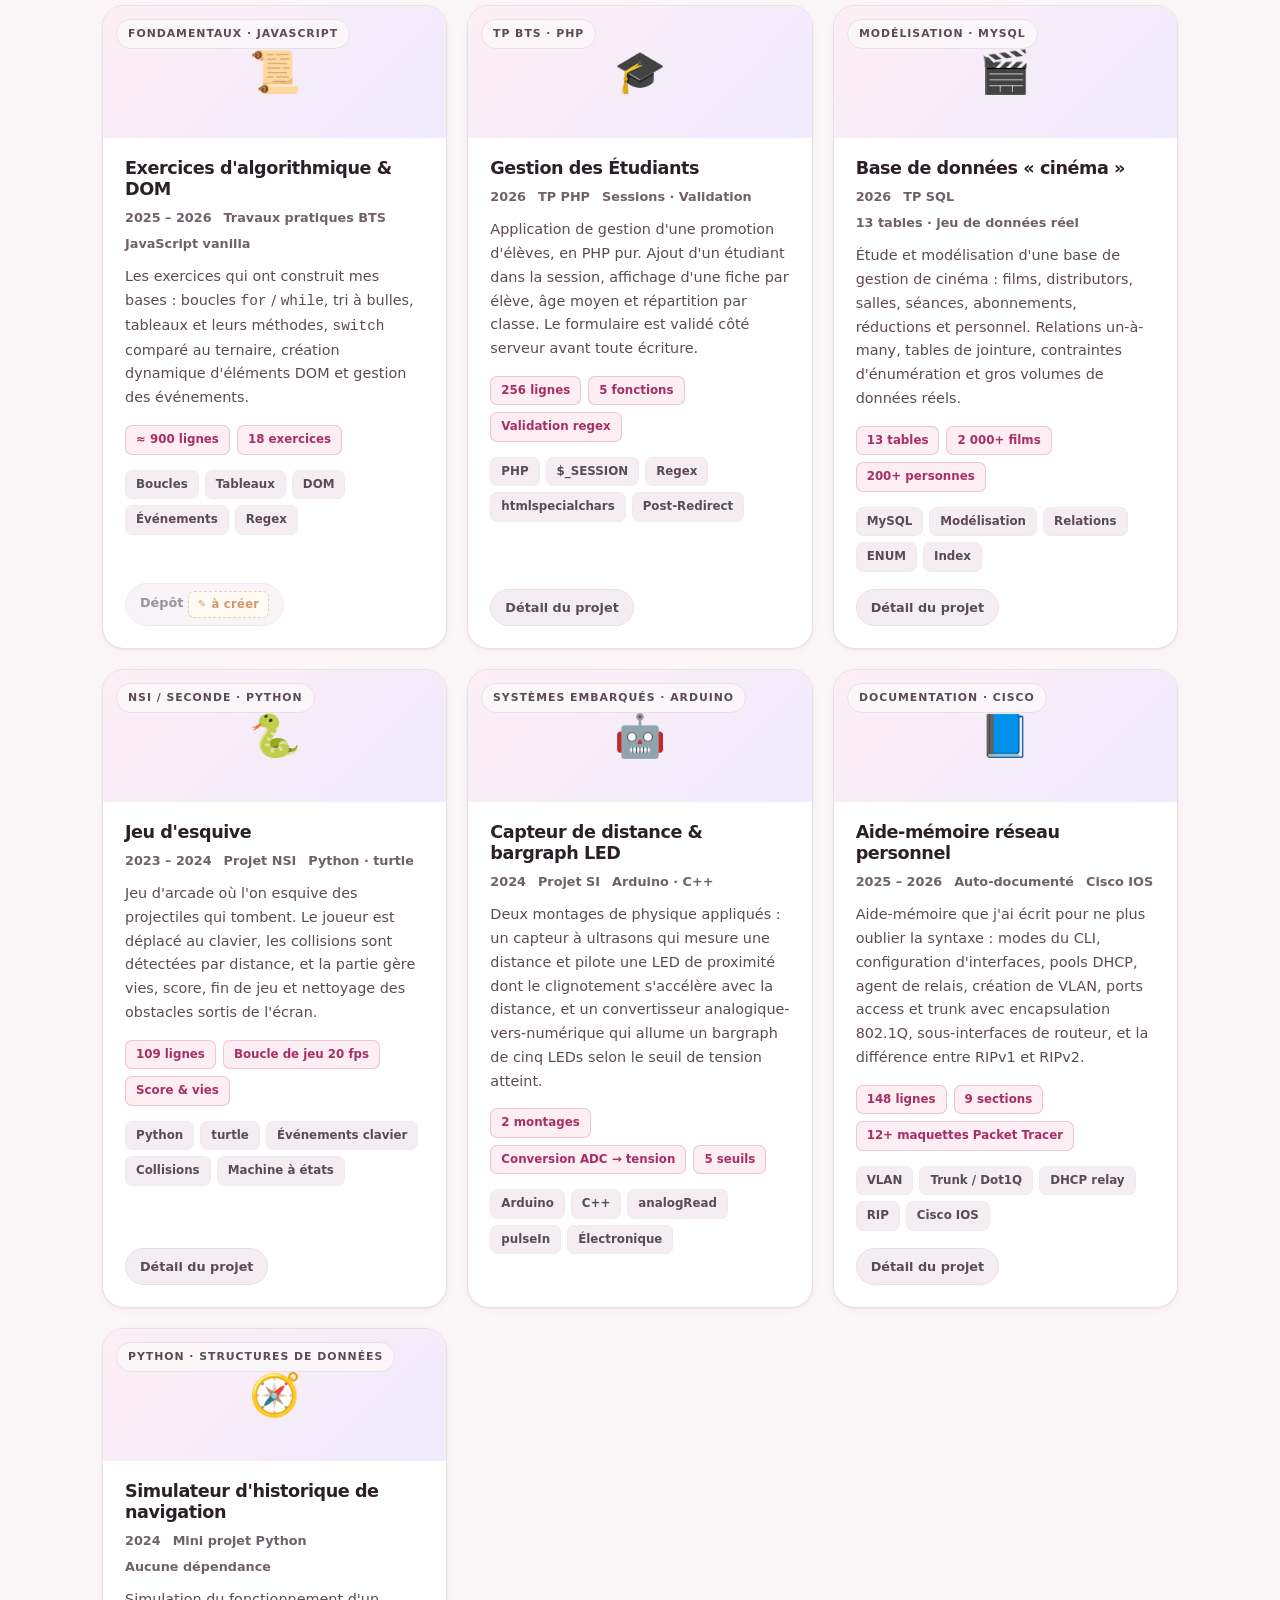
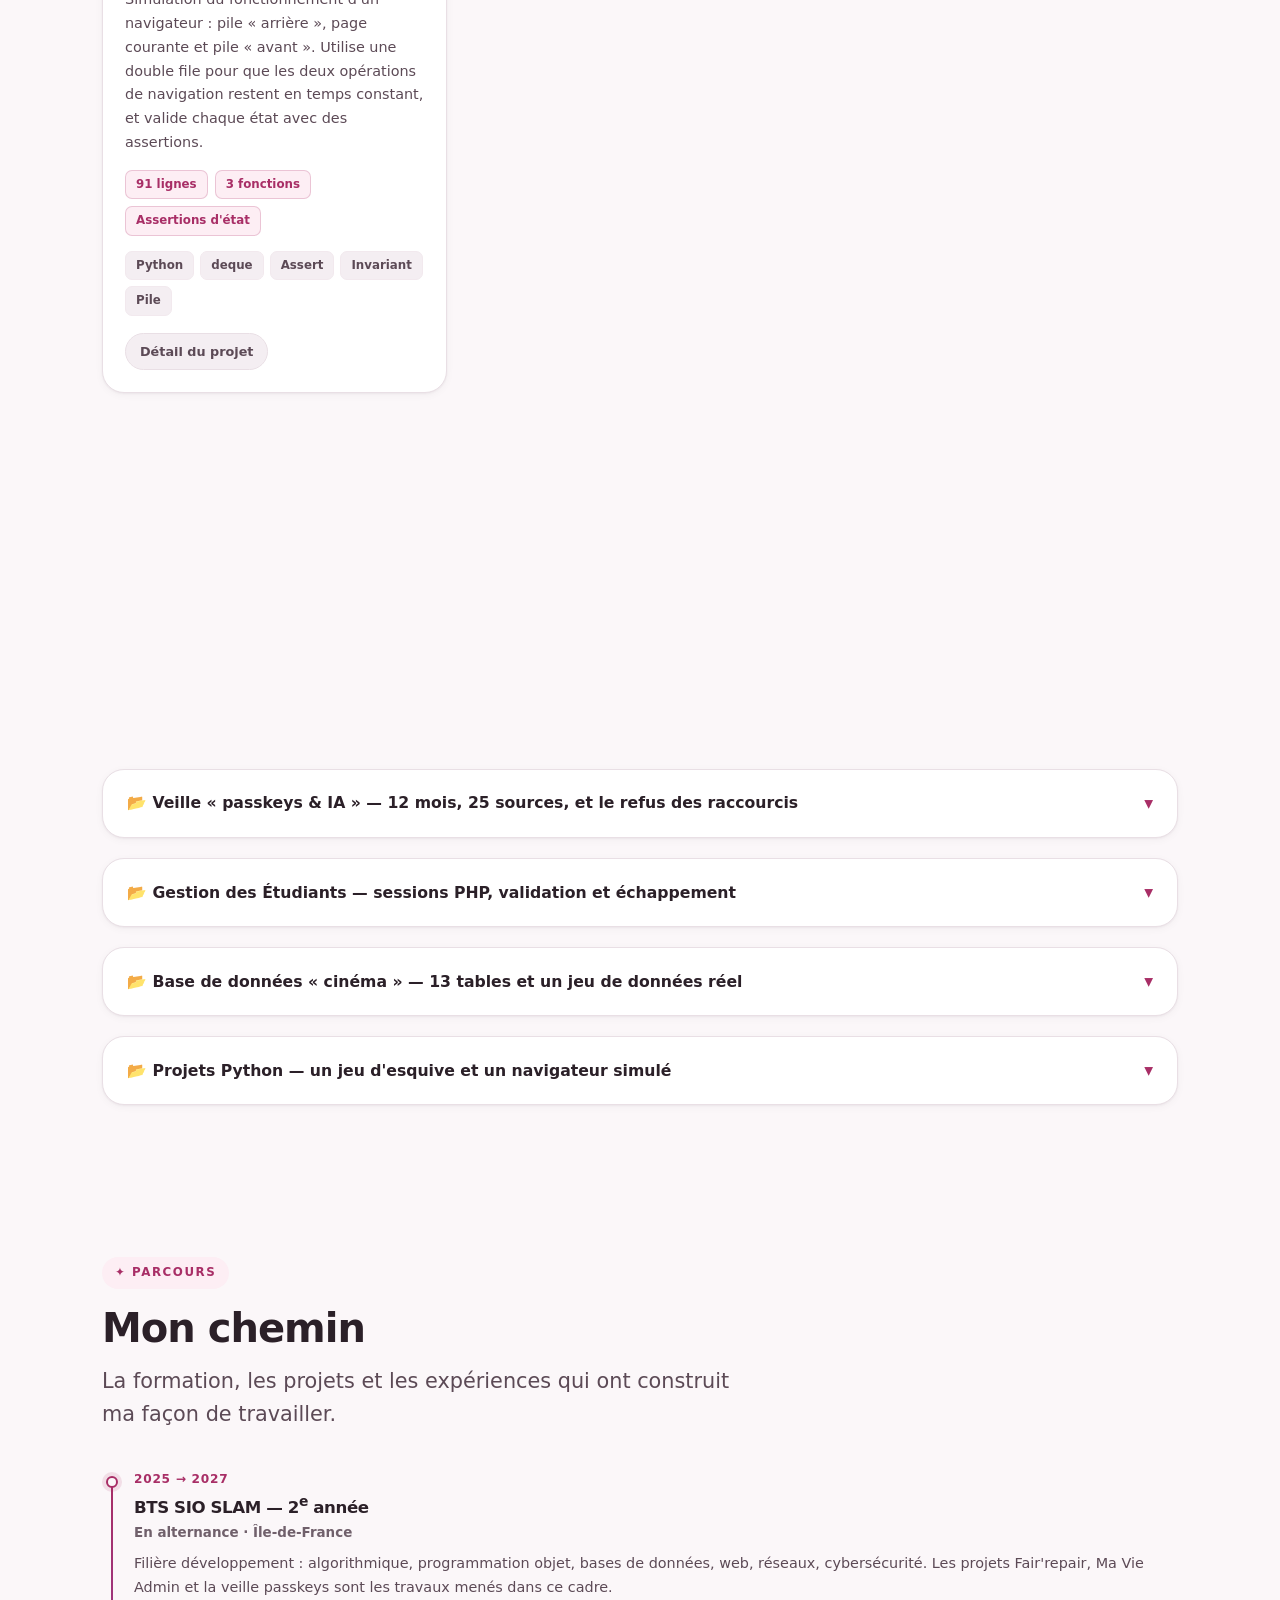
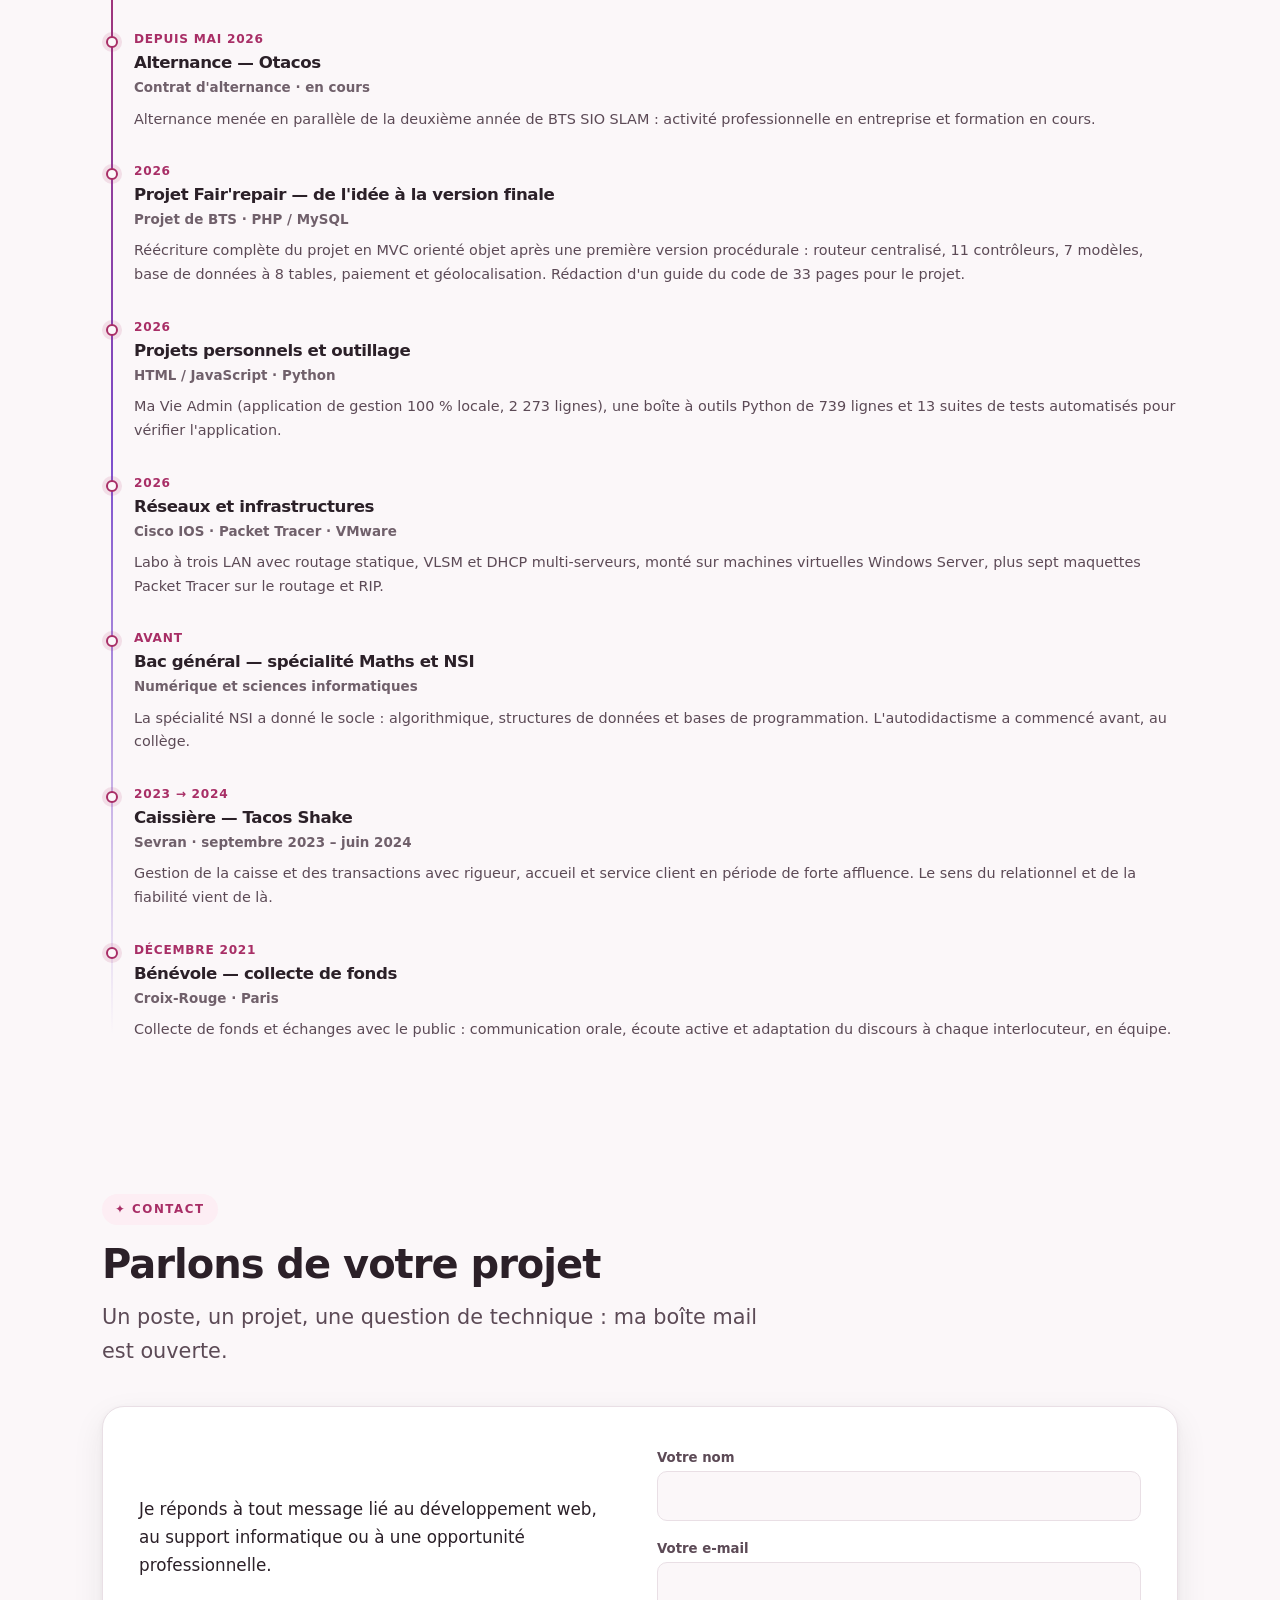
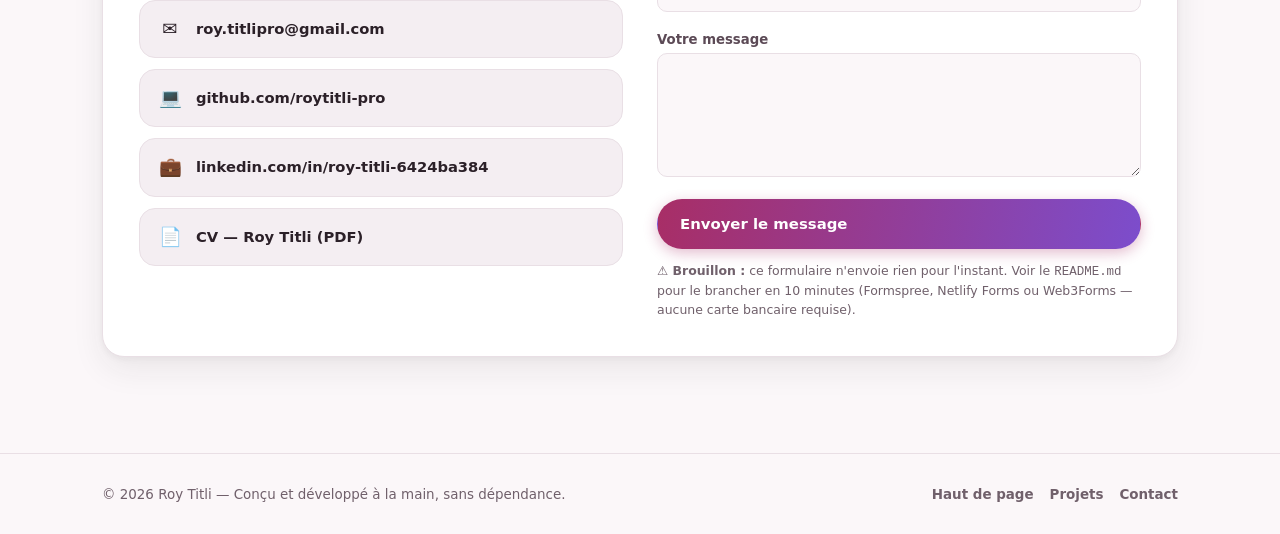
==== commit f069397f: "portfolio : notes et schemas a exporter visibles uniquement en local" ====
--- a/index.html
+++ b/index.html
@@ -27,7 +27,7 @@
 <meta property="og:image" content="assets/og-image.jpg">
 <meta name="twitter:card" content="summary_large_image">
 
-<link rel="stylesheet" href="assets/styles.css?v=20261103">
+<link rel="stylesheet" href="assets/styles.css?v=20261103.2">
 <link rel="icon" href="data:image/svg+xml,%3Csvg xmlns='http://www.w3.org/2000/svg' viewBox='0 0 100 100'%3E%3Ctext y='.9em' font-size='88'%3E%F0%9F%91%BB%3C/text%3E%3C/svg%3E">
 </head>
 <body>
@@ -144,8 +144,7 @@
           apprendre sur des bases de code réelles, en entreprise comme sur mes projets personnels.
         </p>
 
-        <div class="draft-block">
-          <p><span class="draft">À personnaliser</span></p>
+        <div class="draft-block local-only">          <p><span class="draft">À personnaliser</span></p>
           <p>
             Ce paragraphe a été rédigé à partir de vos documents. Relisez-le et adaptez le ton :
             dites <em>ce que vous voulez qu'on retienne</em> de vous en 30 secondes, pas votre CV complet.
@@ -445,7 +444,7 @@
           </div>
           <div class="tags"><span>UML</span><span>Use case</span><span>include / extend</span><span>Multiplicités</span><span>MagicDraw</span></div>
           <div class="links">
-            <span class="off">Schémas <span class="draft">à exporter en image</span></span>
+            <span class="off local-only">Schémas <span class="draft">à exporter en image</span></span>
           </div>
         </div>
       </article>
@@ -850,8 +849,7 @@
             domaine, stratégies de groupe, liaison d'une application de gestion d'inventaire
             à l'annuaire via LDAP, et automatisation en PowerShell.
           </p>
-          <div class="draft-block">
-            <p><span class="draft">À compléter</span></p>
+          <div class="draft-block local-only">            <p><span class="draft">À compléter</span></p>
             <p>
               Ces TP Windows Server (GLPI, Active Directory, LDAP, GPO, PowerShell) sont documentés
               dans des compte-rendus PDF que je n'ai pas encore résumés ici. Rédigez une phrase
@@ -1195,6 +1193,6 @@
 
 <button class="to-top" id="to-top" type="button" aria-label="Remonter en haut">↑</button>
 
-<script src="assets/script.js?v=20261103" defer></script>
+<script src="assets/script.js?v=20261103.2" defer></script>
 </body>
 </html>
--- a/assets/styles.css
+++ b/assets/styles.css
@@ -159,6 +159,8 @@
 /* Sur le site publié, le mode édition n'apparaît pas (voir le test « is-local » dans index.html). */
 html:not(.is-local) .edit-toggle{display:none}
 html:not(.is-local) .edit-bar{display:none}
+/* Les notes et blocs « à personnaliser » ne sont visibles qu'en local (édition). */
+html:not(.is-local) .local-only{display:none !important}
 @media (max-width:620px){.edit-toggle{padding:0 12px;font-size:.78rem}}
 .burger{display:none;width:40px;height:40px;border-radius:var(--radius-sm);border:1px solid var(--line);background:var(--card);cursor:pointer;flex-direction:column;justify-content:center;align-items:center;gap:4px;flex-shrink:0}
 .burger i{display:block;width:17px;height:2px;background:var(--ink);border-radius:2px;transition:.25s}
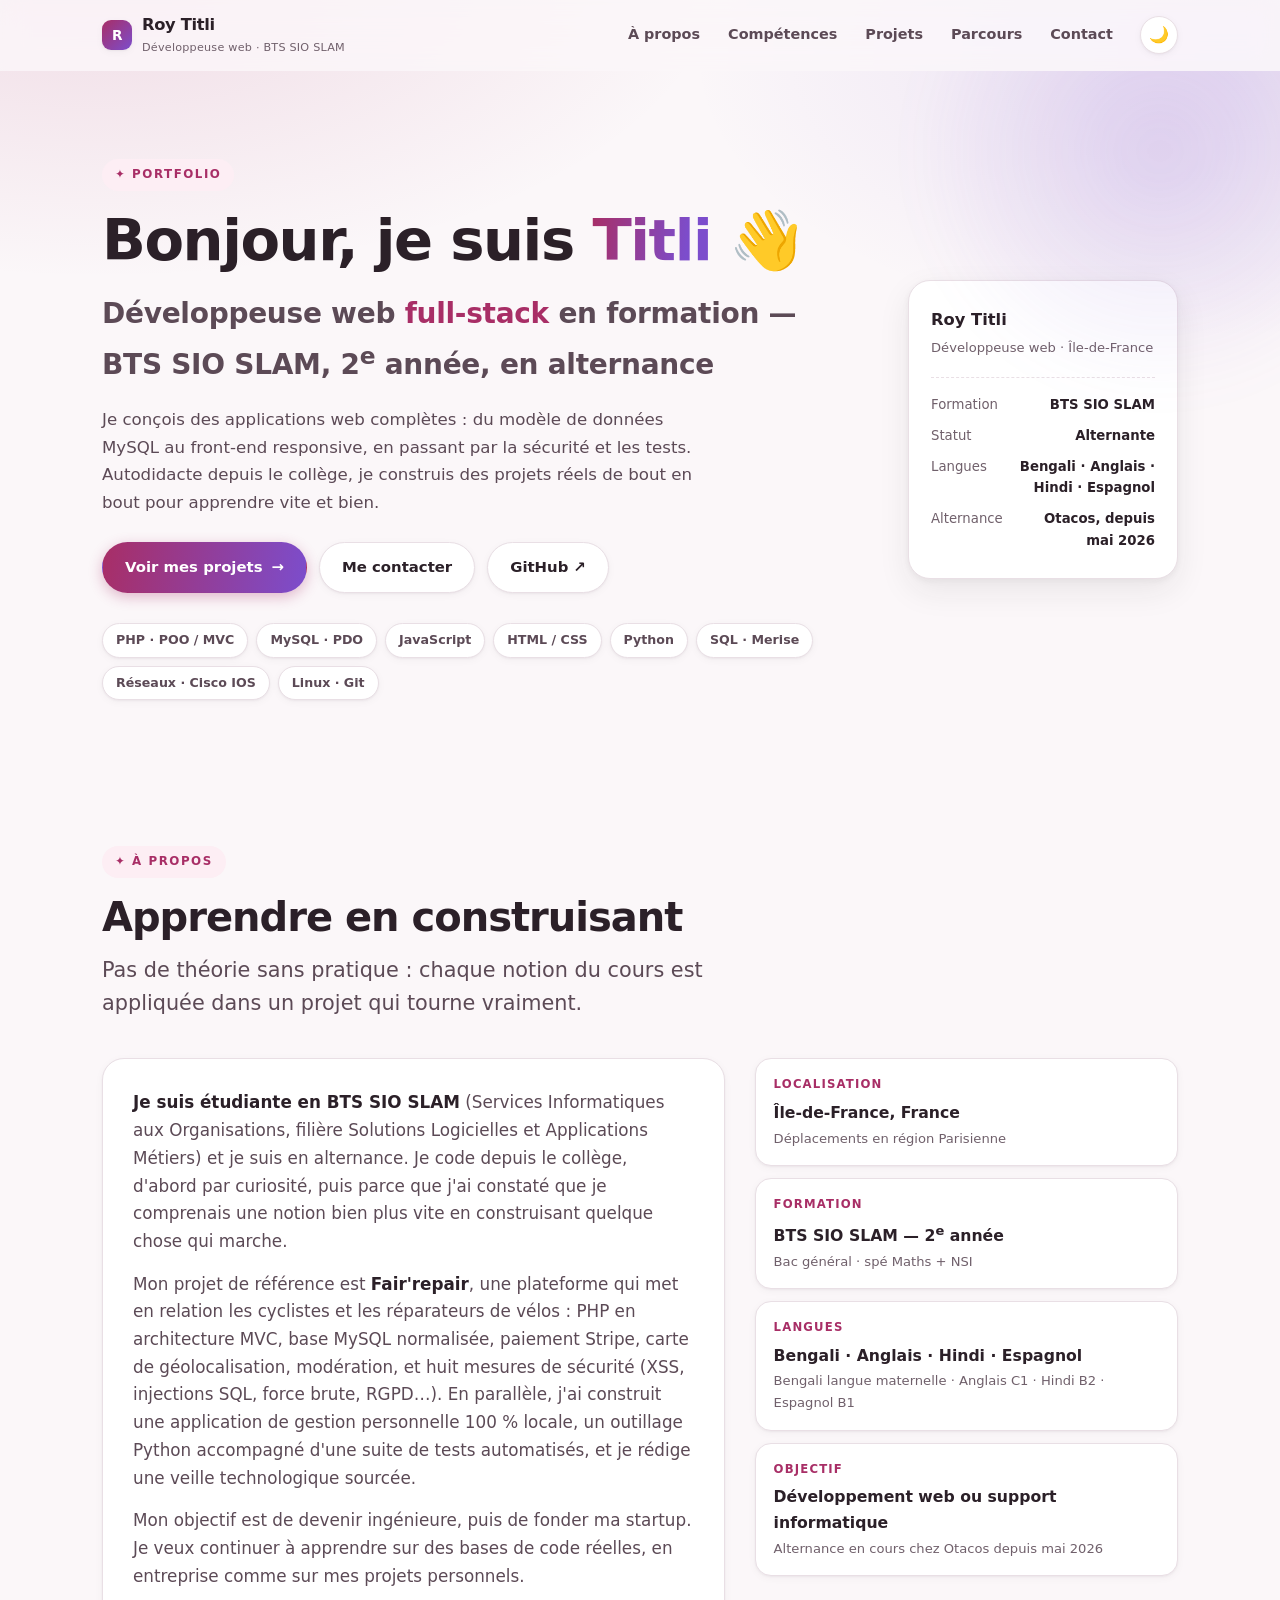
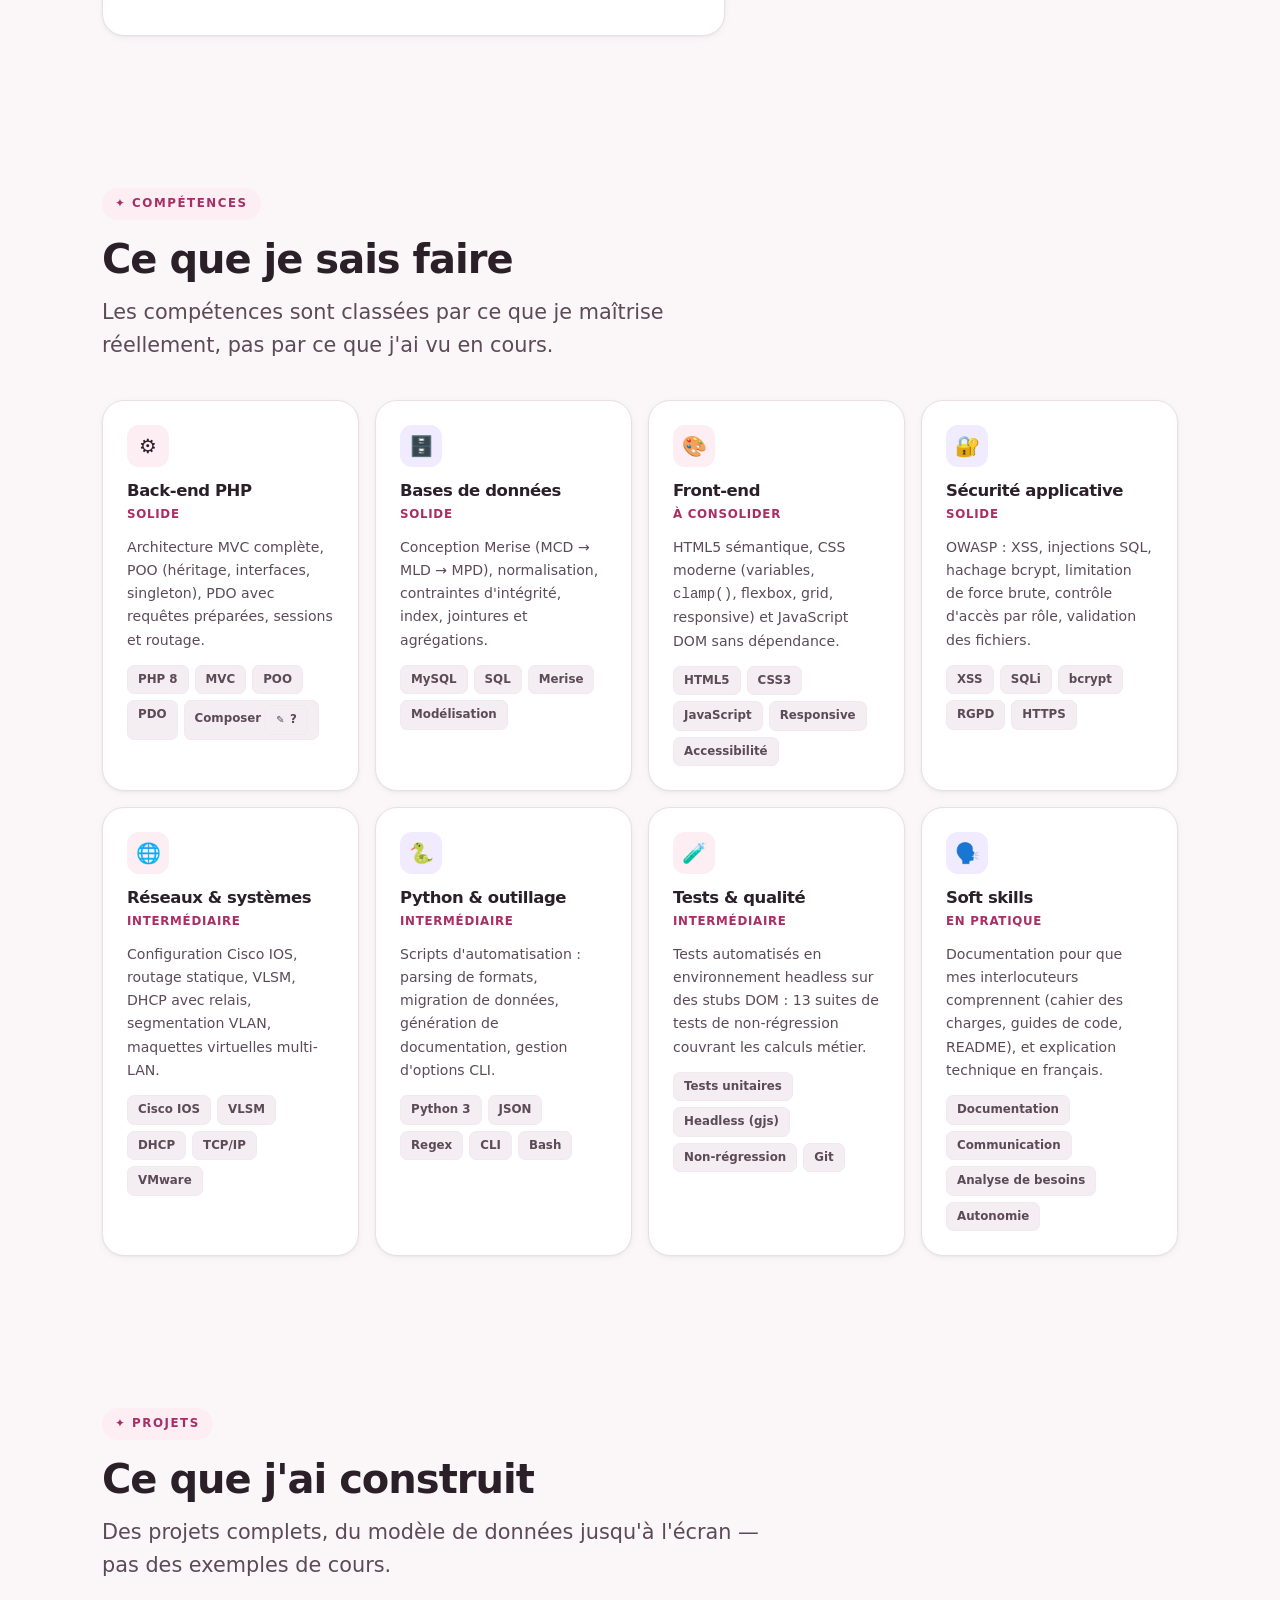
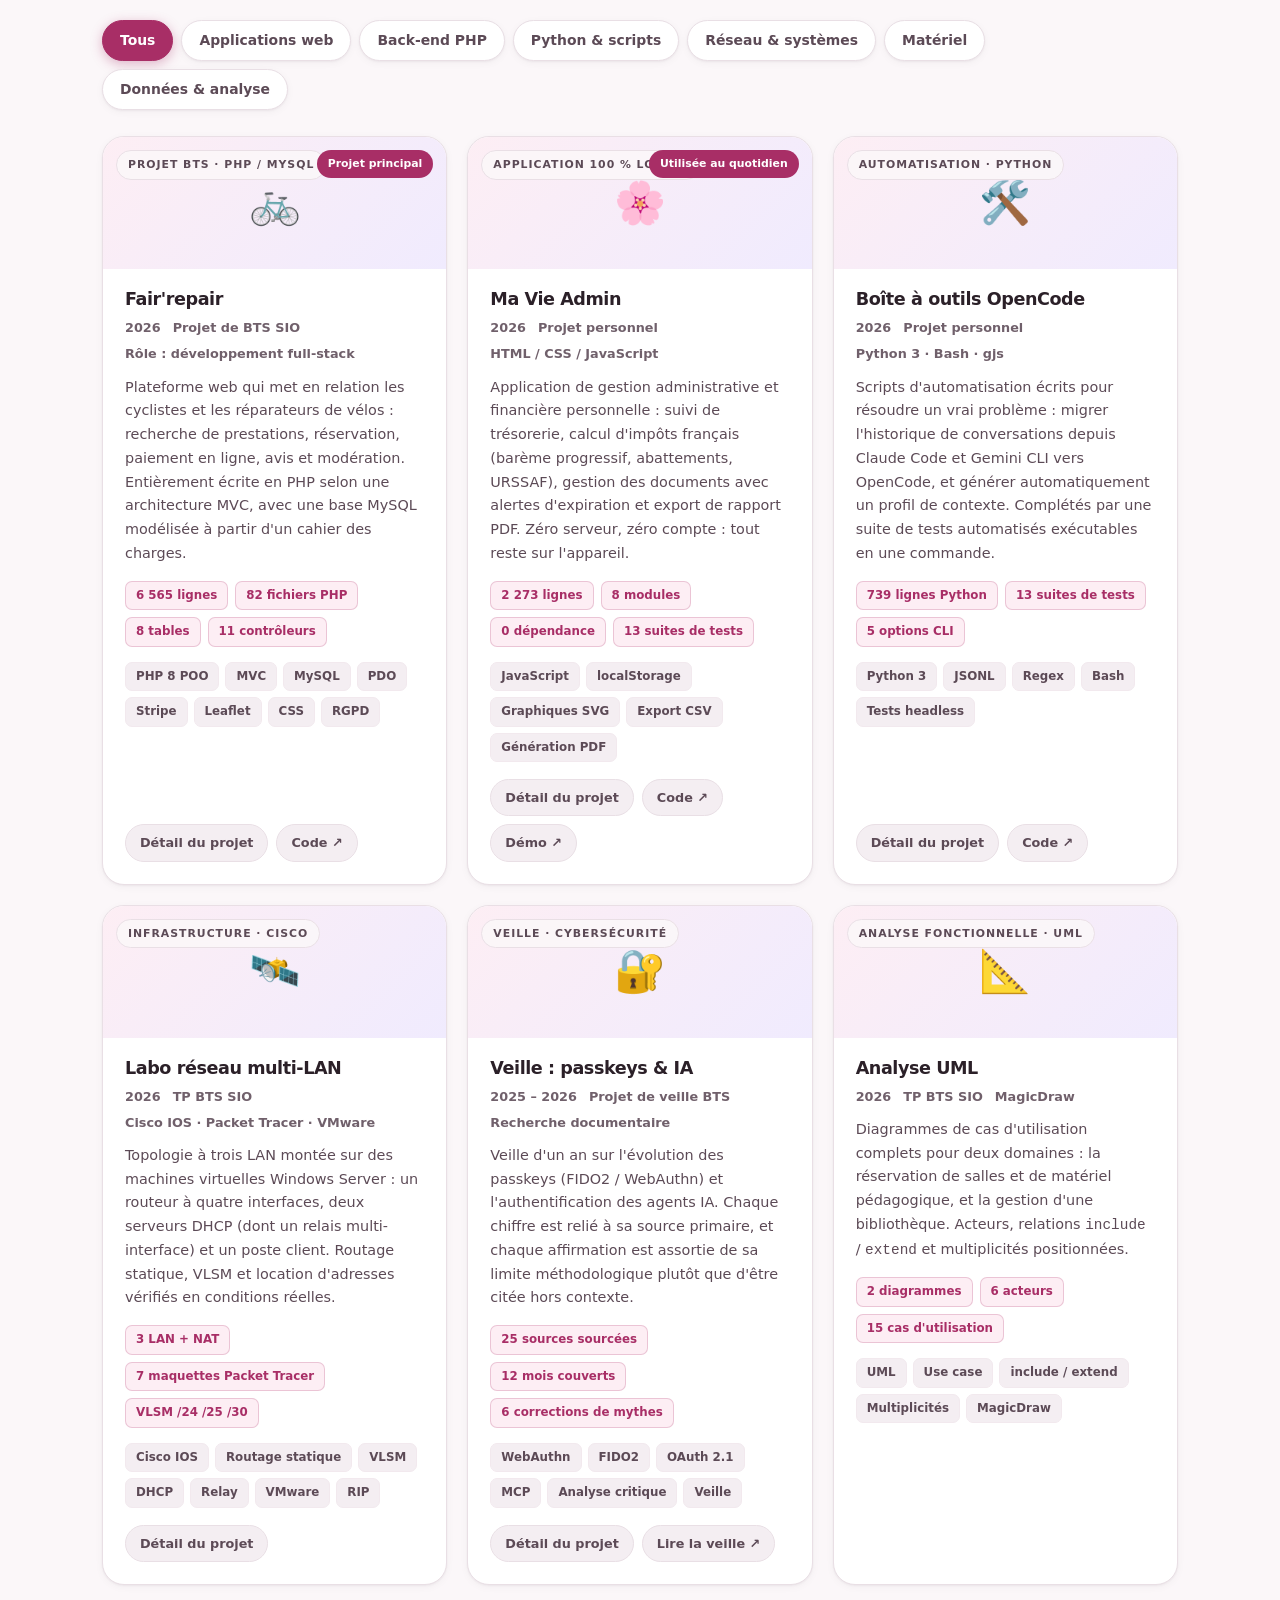
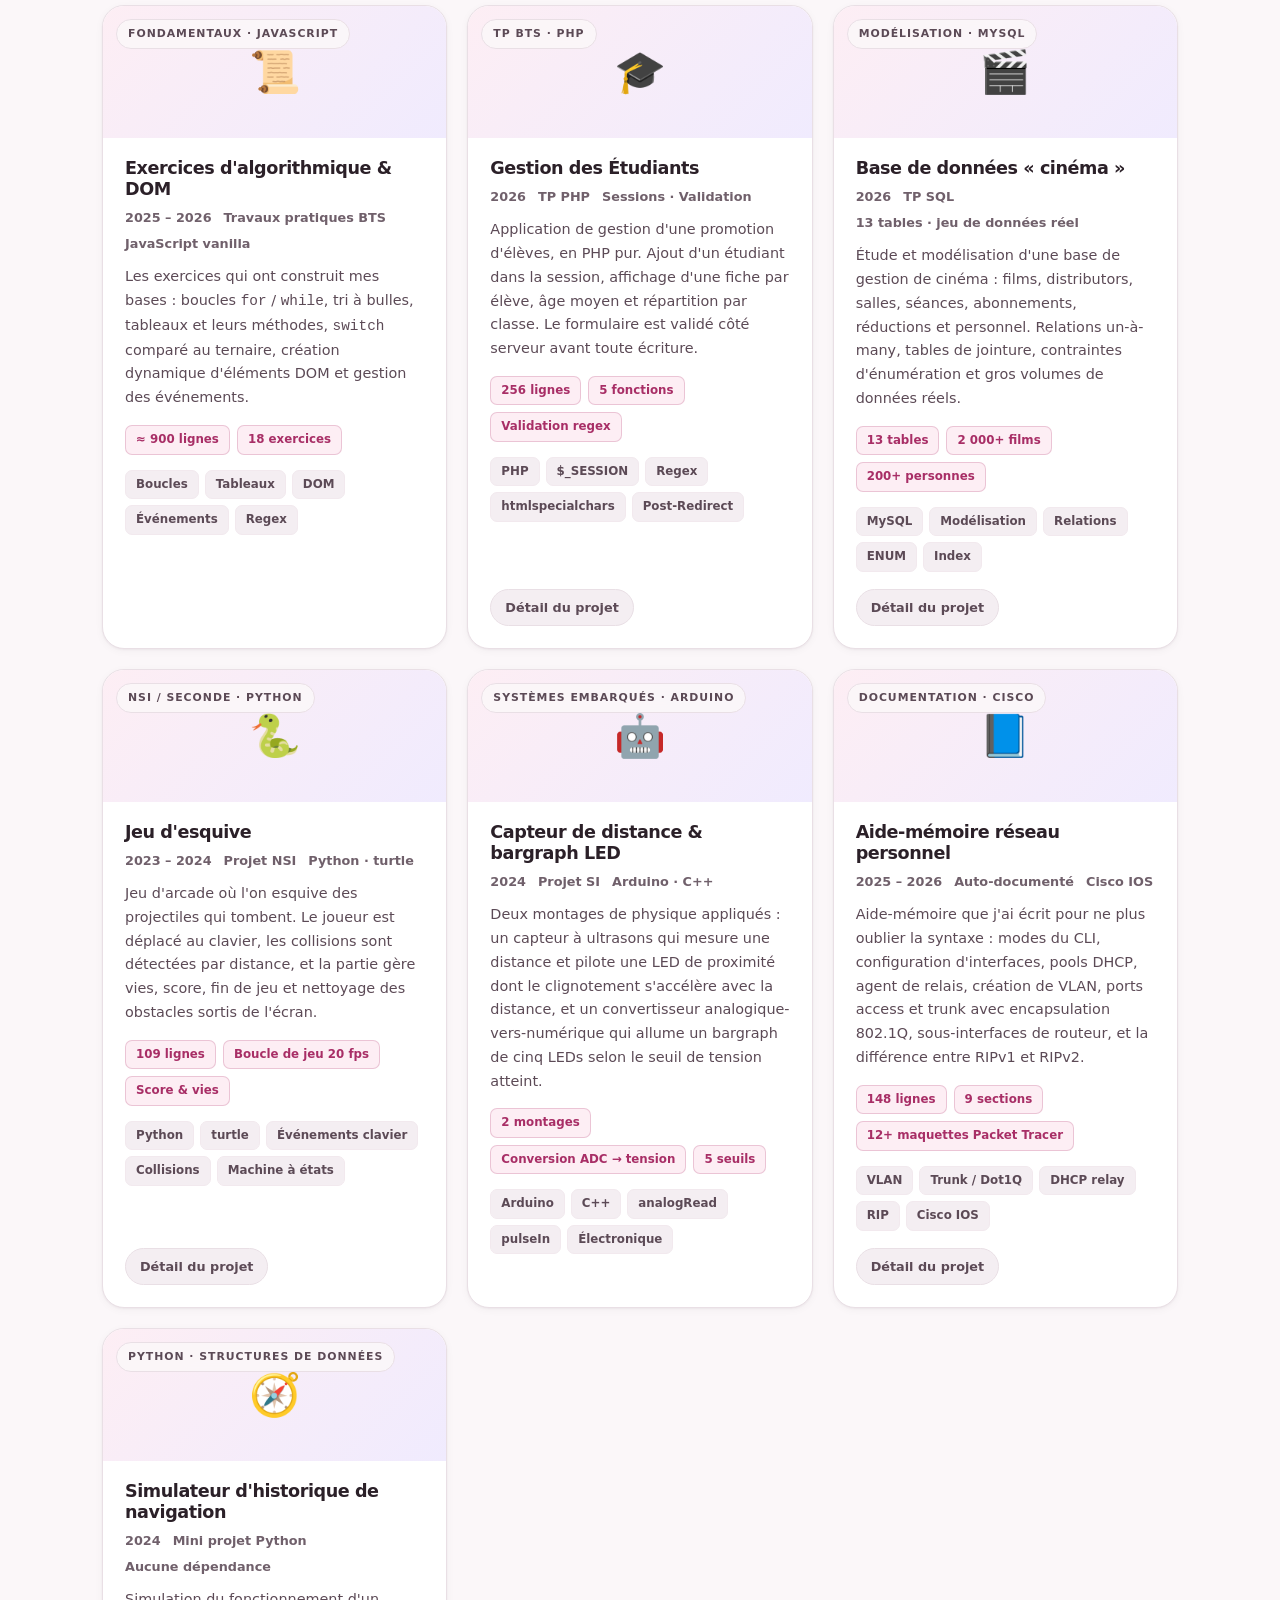
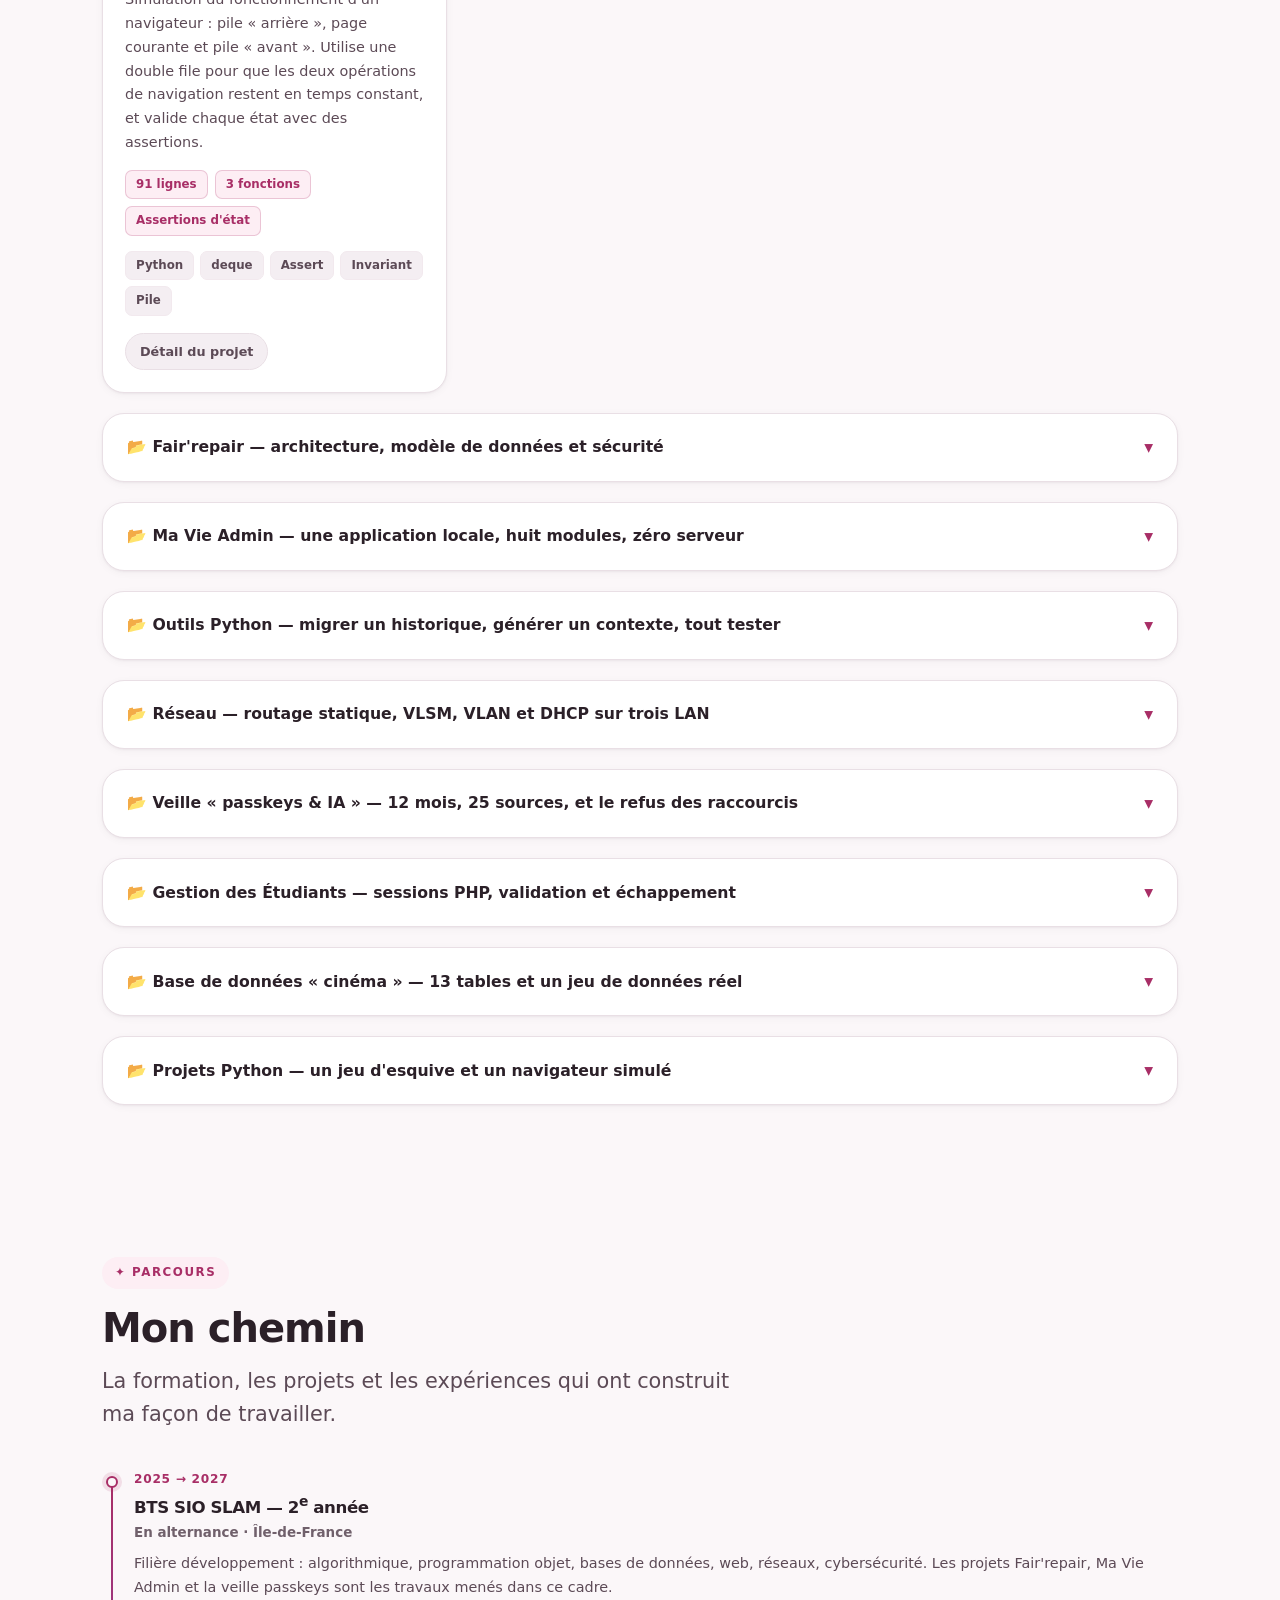
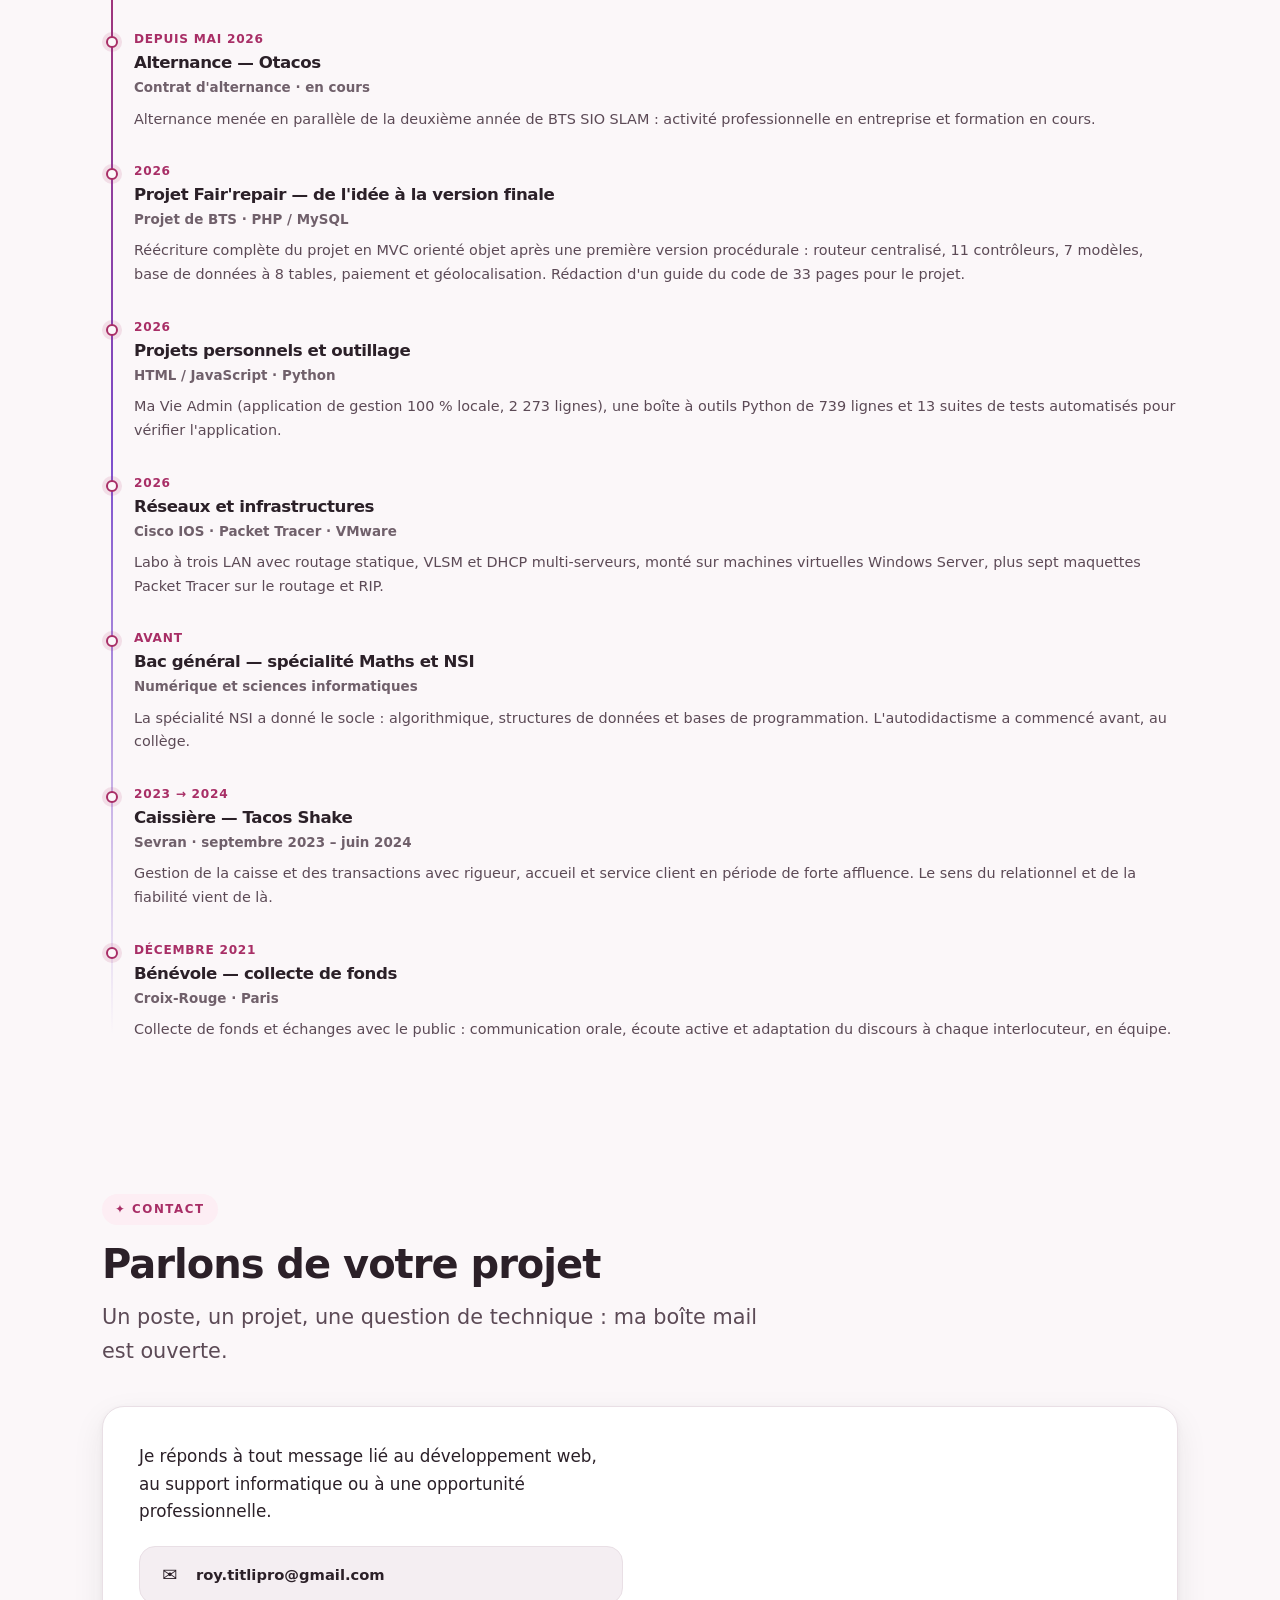
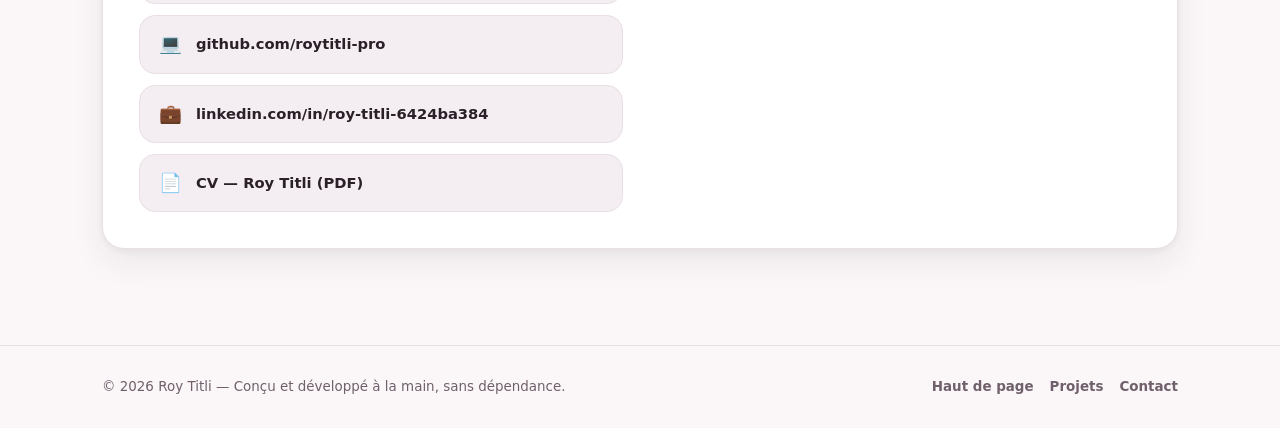
==== commit 70135d56: "portfolio : placeholders et formulaire brouillon visibles uniquement en local" ====
--- a/index.html
+++ b/index.html
@@ -27,7 +27,7 @@
 <meta property="og:image" content="assets/og-image.jpg">
 <meta name="twitter:card" content="summary_large_image">
 
-<link rel="stylesheet" href="assets/styles.css?v=20261103.2">
+<link rel="stylesheet" href="assets/styles.css?v=20261103.3">
 <link rel="icon" href="data:image/svg+xml,%3Csvg xmlns='http://www.w3.org/2000/svg' viewBox='0 0 100 100'%3E%3Ctext y='.9em' font-size='88'%3E%F0%9F%91%BB%3C/text%3E%3C/svg%3E">
 </head>
 <body>
@@ -469,7 +469,7 @@
           </div>
           <div class="tags"><span>Boucles</span><span>Tableaux</span><span>DOM</span><span>Événements</span><span>Regex</span></div>
           <div class="links">
-            <span class="off">Dépôt <span class="draft">à créer</span></span>
+            <span class="off local-only">Dépôt <span class="draft">à créer</span></span>
           </div>
         </div>
       </article>
@@ -1152,7 +1152,7 @@
         Pour l'activer : suivez la marche à pas dans le fichier README.md
         (section « Activer le formulaire de contact »).
       -->
-      <form class="form" id="contact-form" novalidate>
+      <form class="form local-only" id="contact-form" novalidate>
         <div>
           <label for="c-nom">Votre nom</label>
           <input type="text" id="c-nom" name="nom" autocomplete="name" required>
@@ -1167,7 +1167,7 @@
         </div>
         <button class="btn btn-primary" type="submit">Envoyer le message</button>
         <p class="note" id="form-status" hidden></p>
-        <p class="note">
+        <p class="note local-only">
           <strong>⚠️ Brouillon :</strong> ce formulaire n'envoie rien pour l'instant.
           Voir le <code>README.md</code> pour le brancher en 10 minutes
           (Formspree, Netlify Forms ou Web3Forms — aucune carte bancaire requise).
@@ -1193,6 +1193,6 @@
 
 <button class="to-top" id="to-top" type="button" aria-label="Remonter en haut">↑</button>
 
-<script src="assets/script.js?v=20261103.2" defer></script>
+<script src="assets/script.js?v=20261103.3" defer></script>
 </body>
 </html>
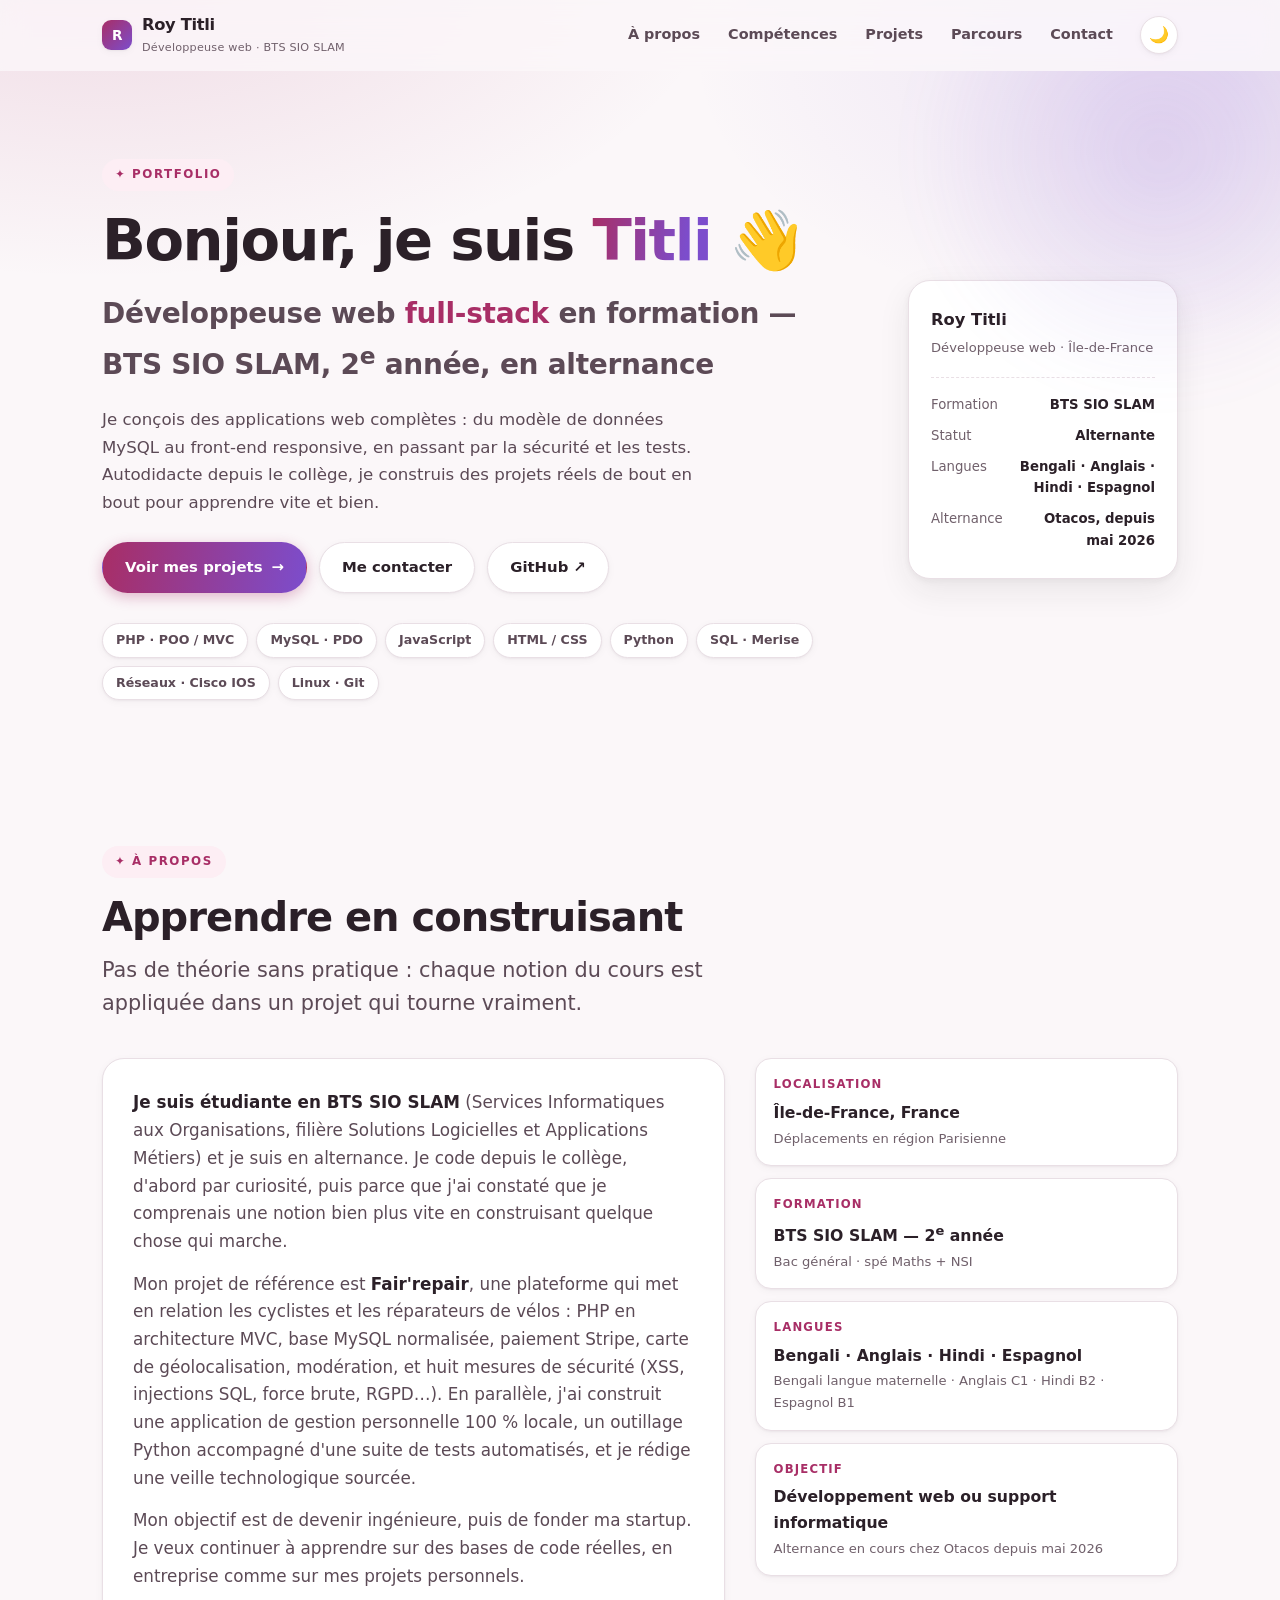
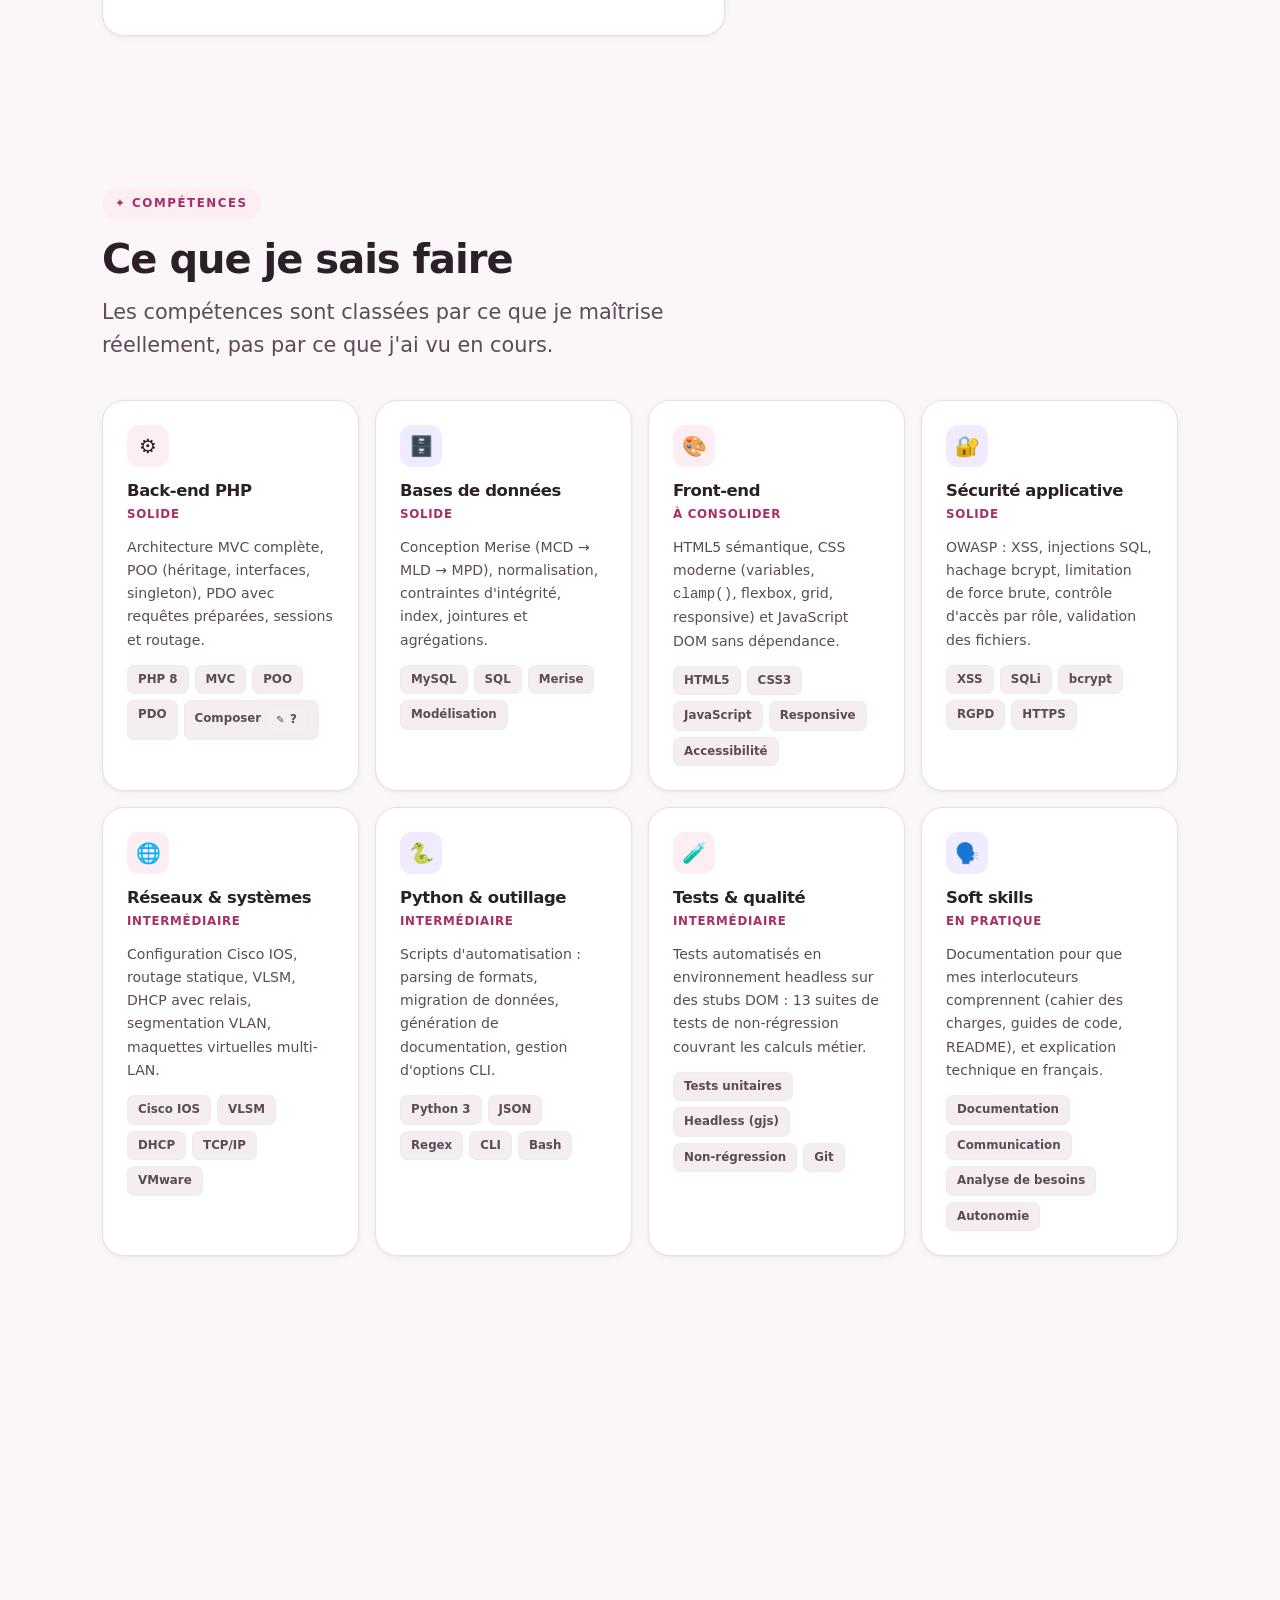
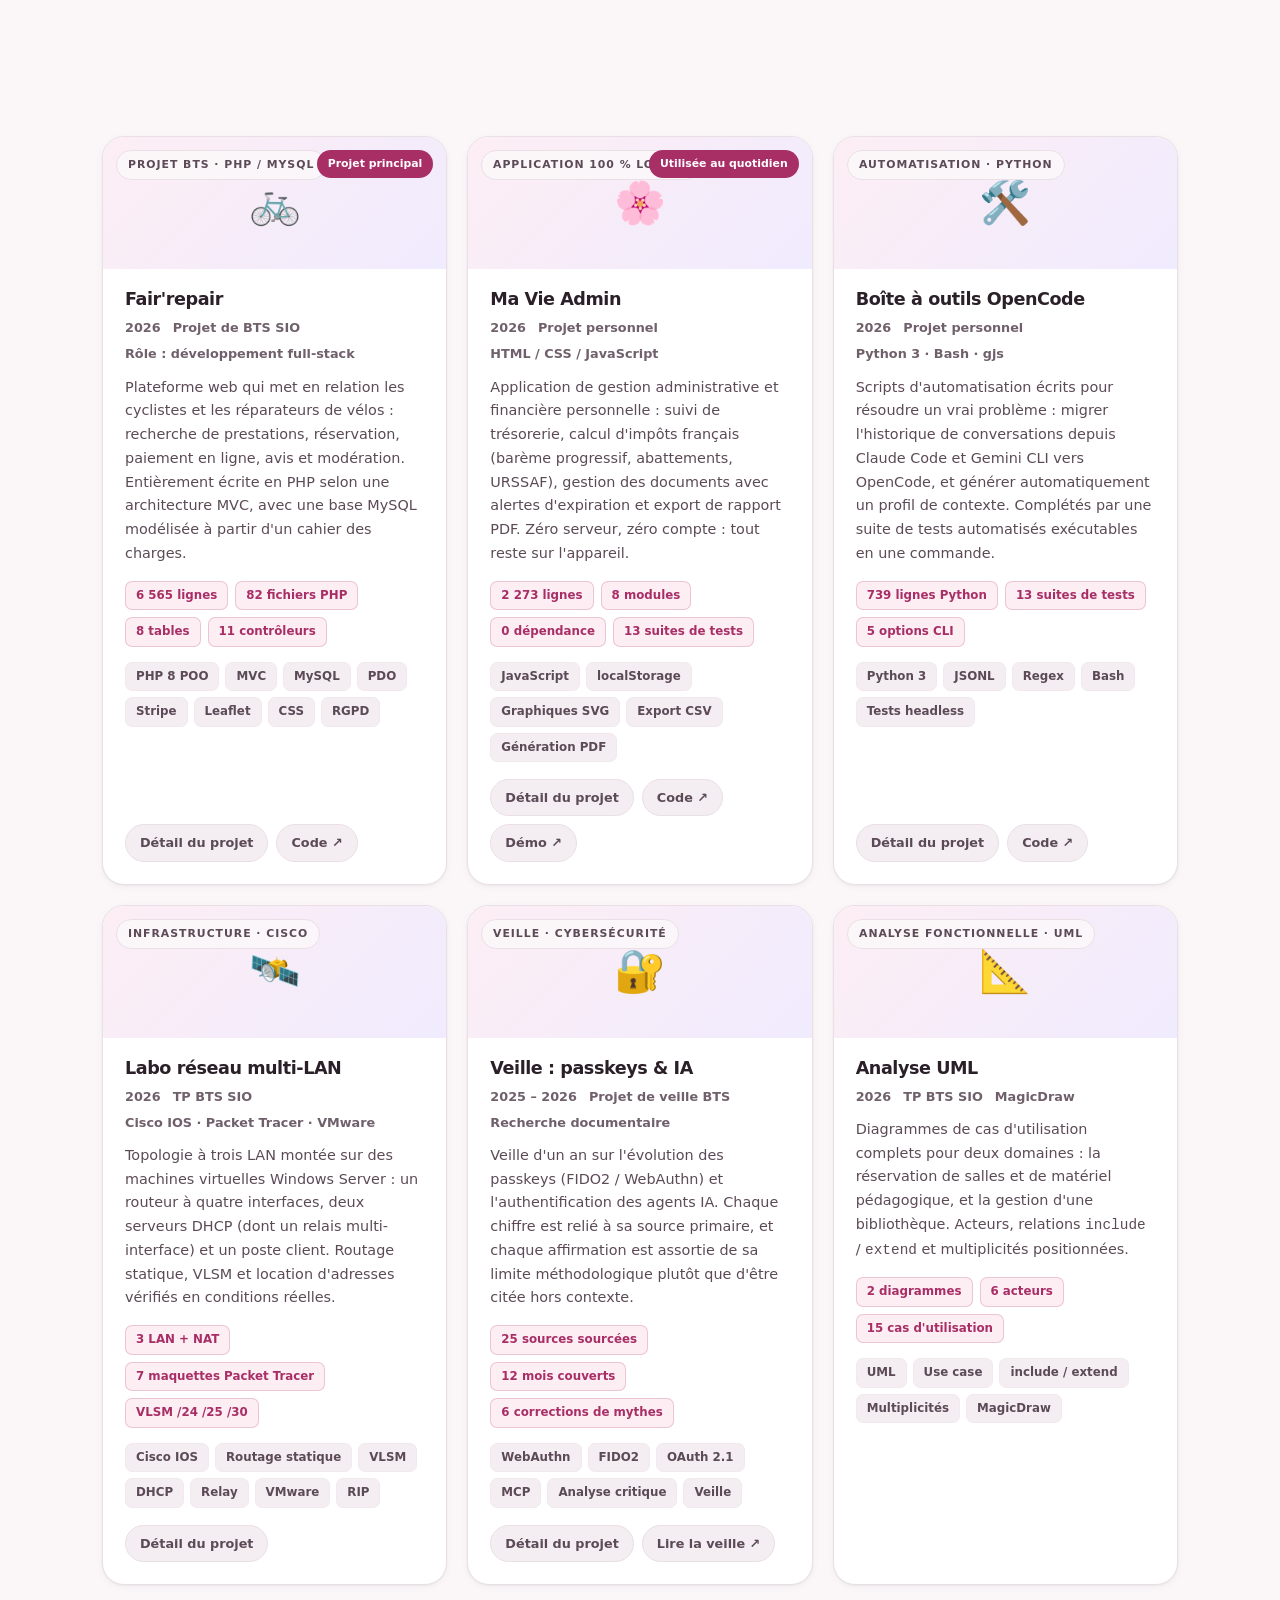
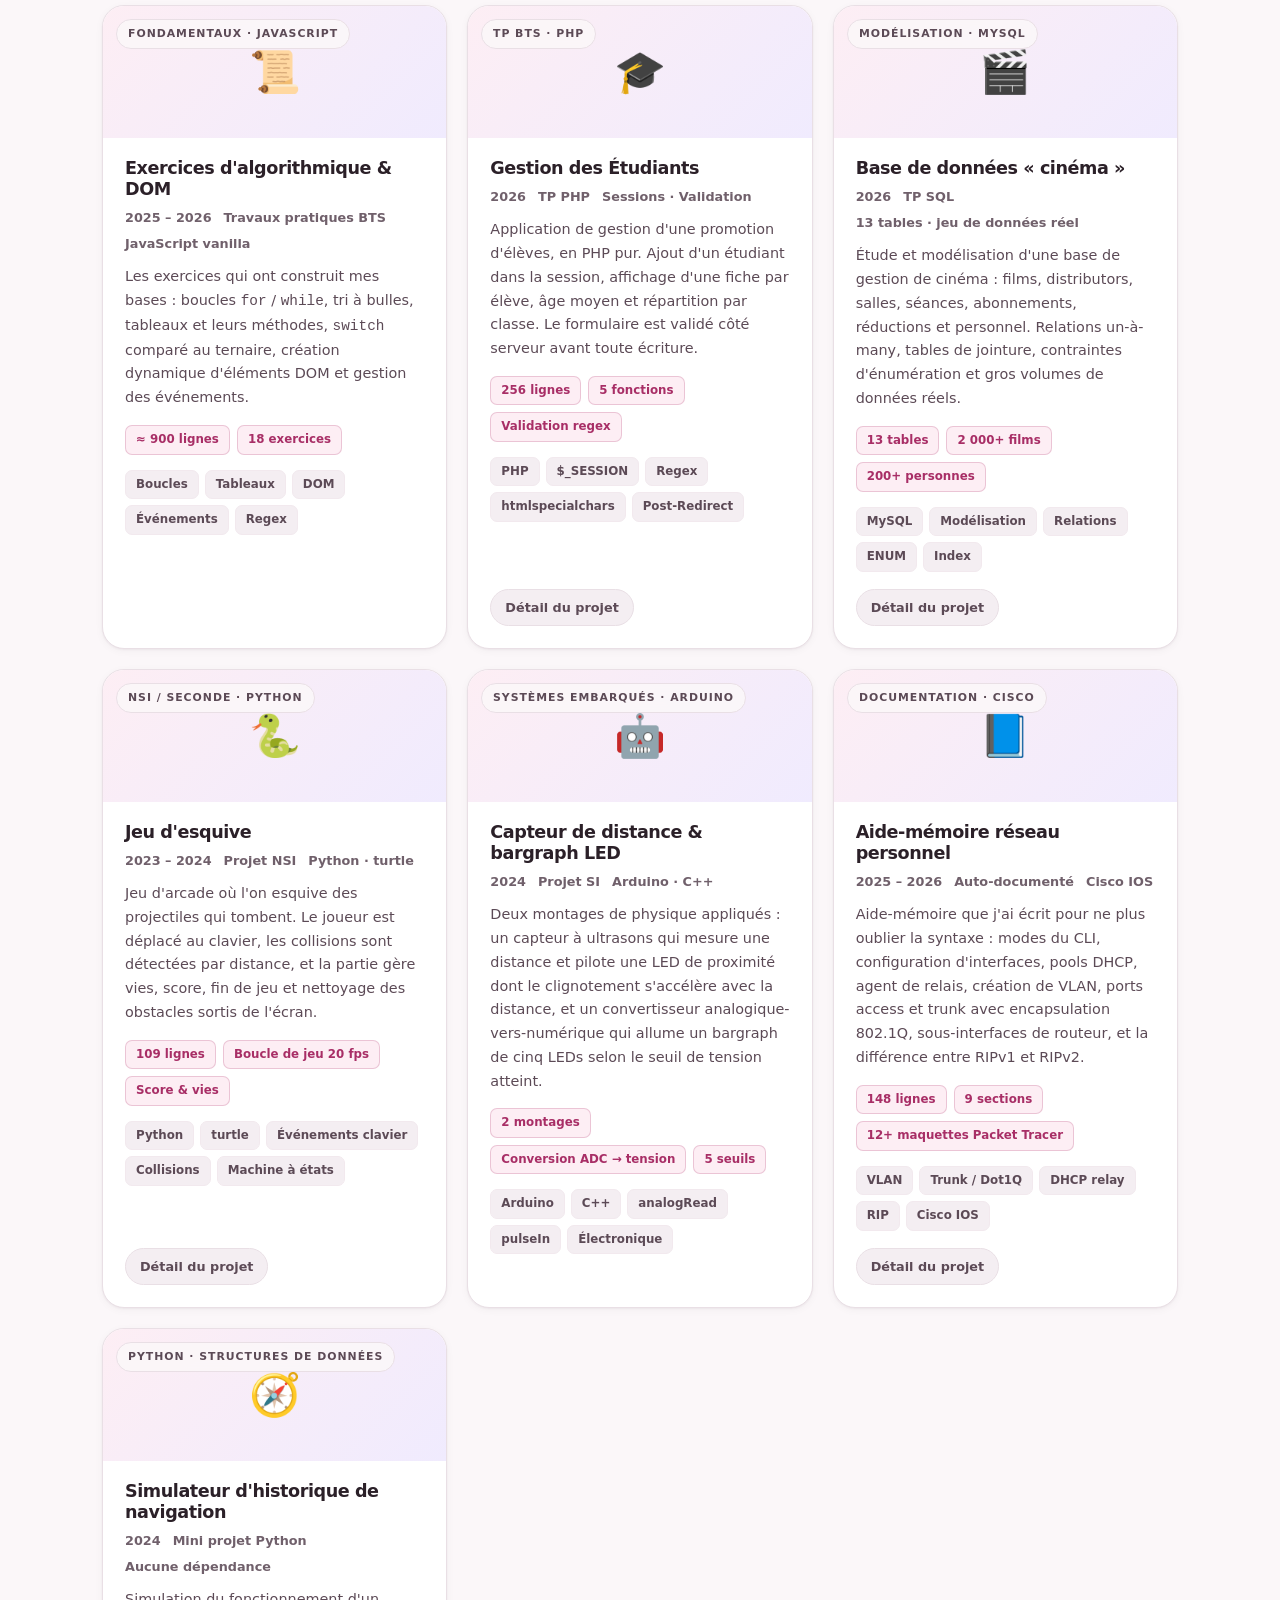
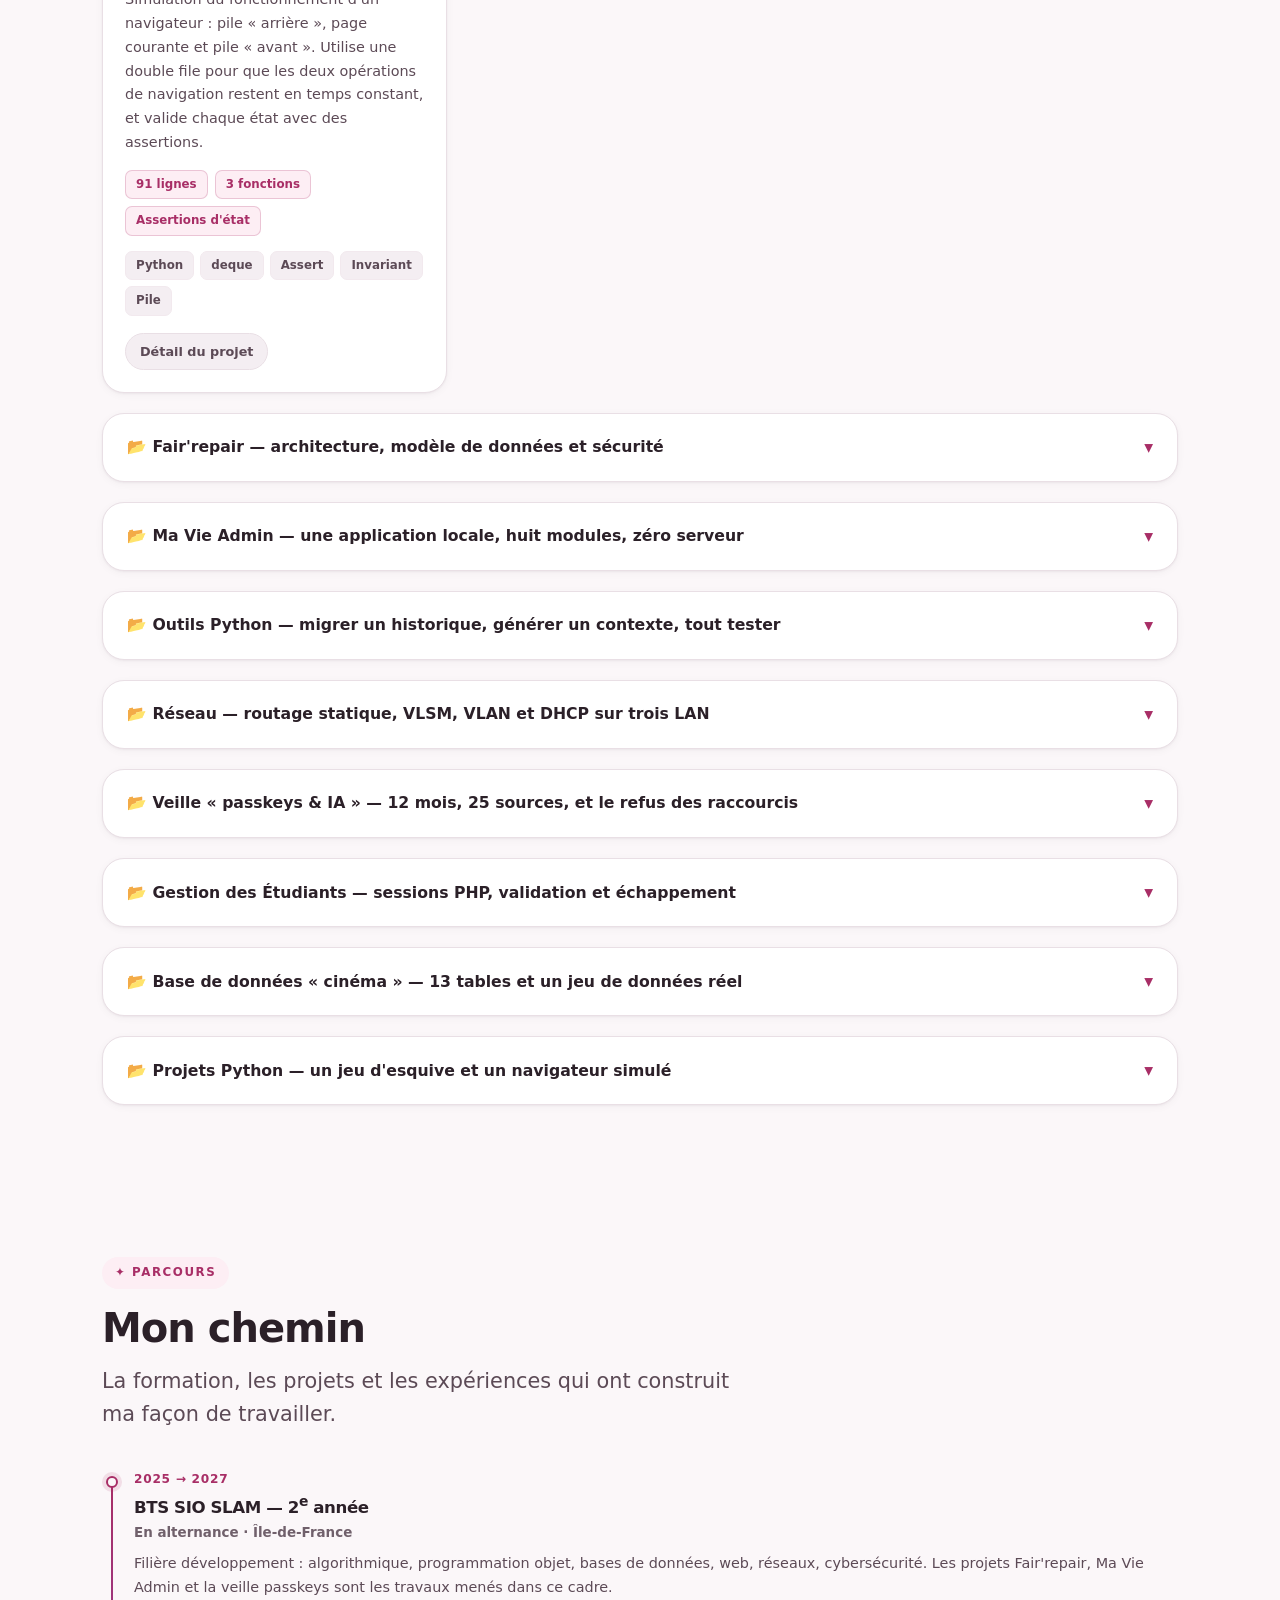
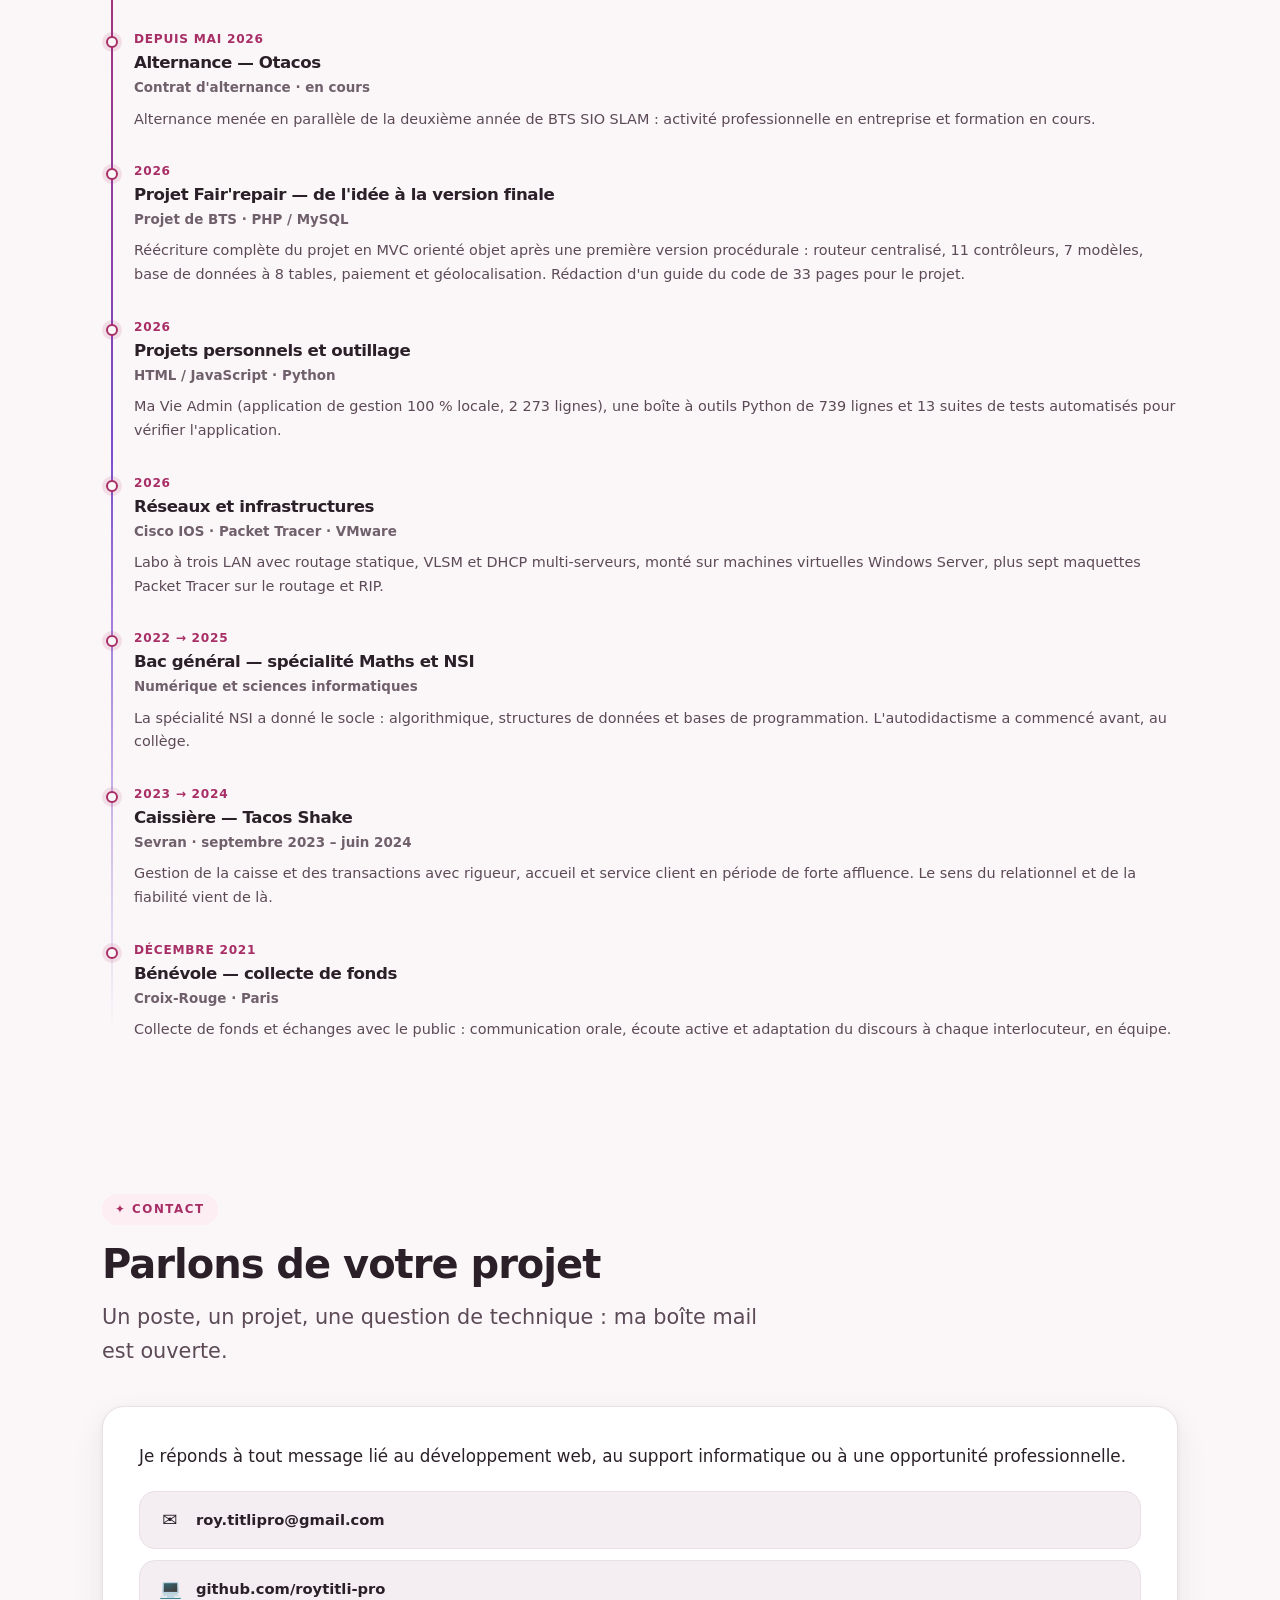
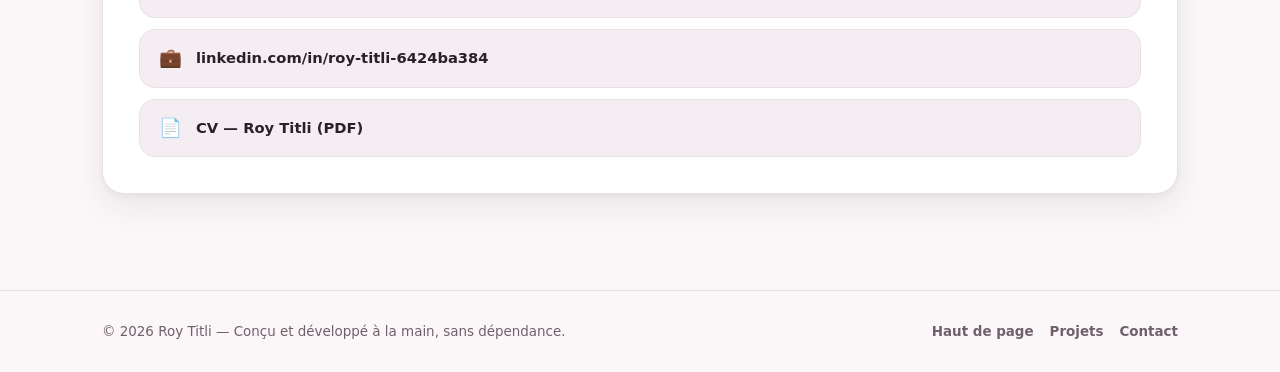
==== commit 5b09e94a: "portfolio : contact en une colonne, annees du bac corrigees" ====
--- a/index.html
+++ b/index.html
@@ -27,7 +27,7 @@
 <meta property="og:image" content="assets/og-image.jpg">
 <meta name="twitter:card" content="summary_large_image">
 
-<link rel="stylesheet" href="assets/styles.css?v=20261103.3">
+<link rel="stylesheet" href="assets/styles.css?v=20261103.4">
 <link rel="icon" href="data:image/svg+xml,%3Csvg xmlns='http://www.w3.org/2000/svg' viewBox='0 0 100 100'%3E%3Ctext y='.9em' font-size='88'%3E%F0%9F%91%BB%3C/text%3E%3C/svg%3E">
 </head>
 <body>
@@ -1079,7 +1079,7 @@
       </div>
 
       <div class="tl-item reveal">
-        <div class="tl-when">Avant</div>
+        <div class="tl-when">2022 → 2025</div>
         <h3>Bac général — spécialité Maths et NSI</h3>
         <div class="where">Numérique et sciences informatiques</div>
         <p data-edit>
@@ -1193,6 +1193,6 @@
 
 <button class="to-top" id="to-top" type="button" aria-label="Remonter en haut">↑</button>
 
-<script src="assets/script.js?v=20261103.3" defer></script>
+<script src="assets/script.js?v=20261103.4" defer></script>
 </body>
 </html>
--- a/assets/styles.css
+++ b/assets/styles.css
@@ -437,7 +437,7 @@
 .contact{
   background:var(--card);border:1px solid var(--line);border-radius:var(--radius-lg);
   padding:36px;box-shadow:var(--shadow-md);
-  display:grid;grid-template-columns:1fr 1fr;gap:34px;align-items:center;
+  display:grid;grid-template-columns:1fr;gap:34px;align-items:start;
 }
 @media (max-width:780px){.contact{grid-template-columns:1fr;padding:26px}}
 .contact-links{display:grid;gap:11px;margin-top:20px}
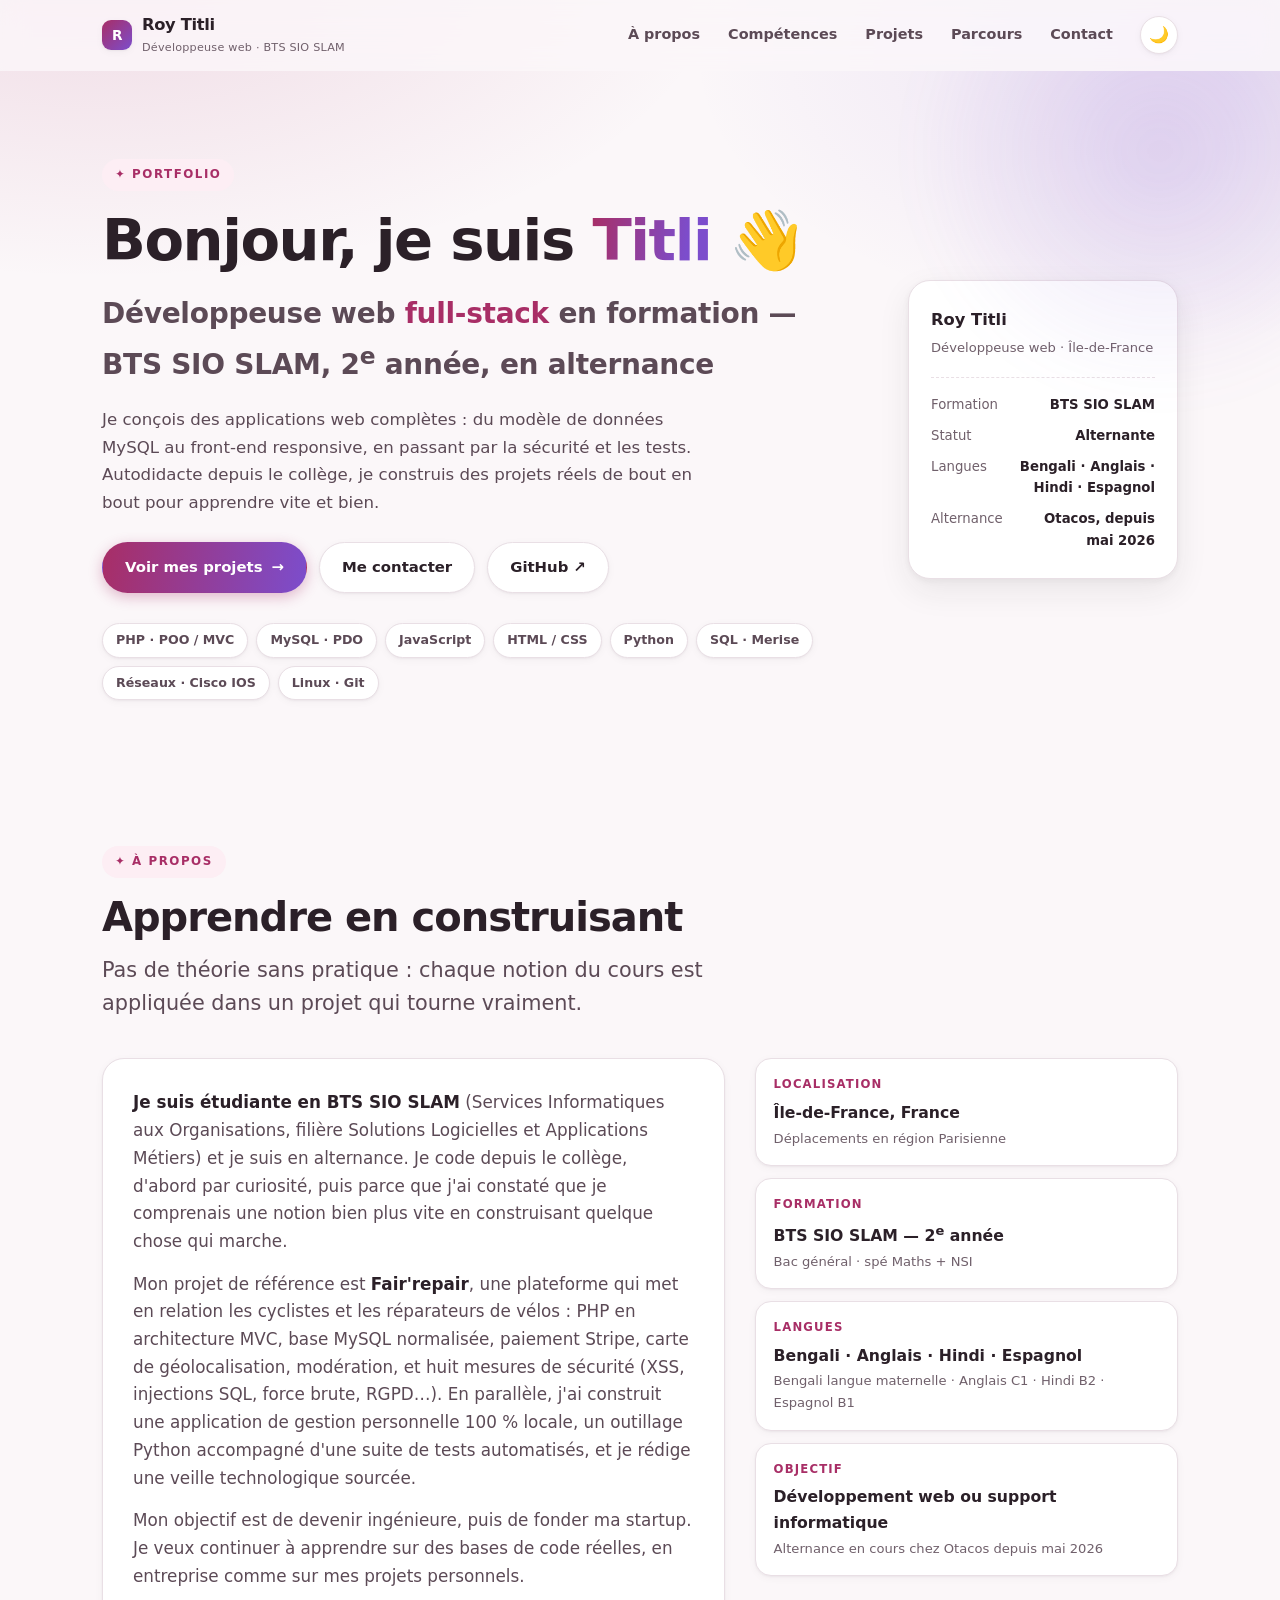
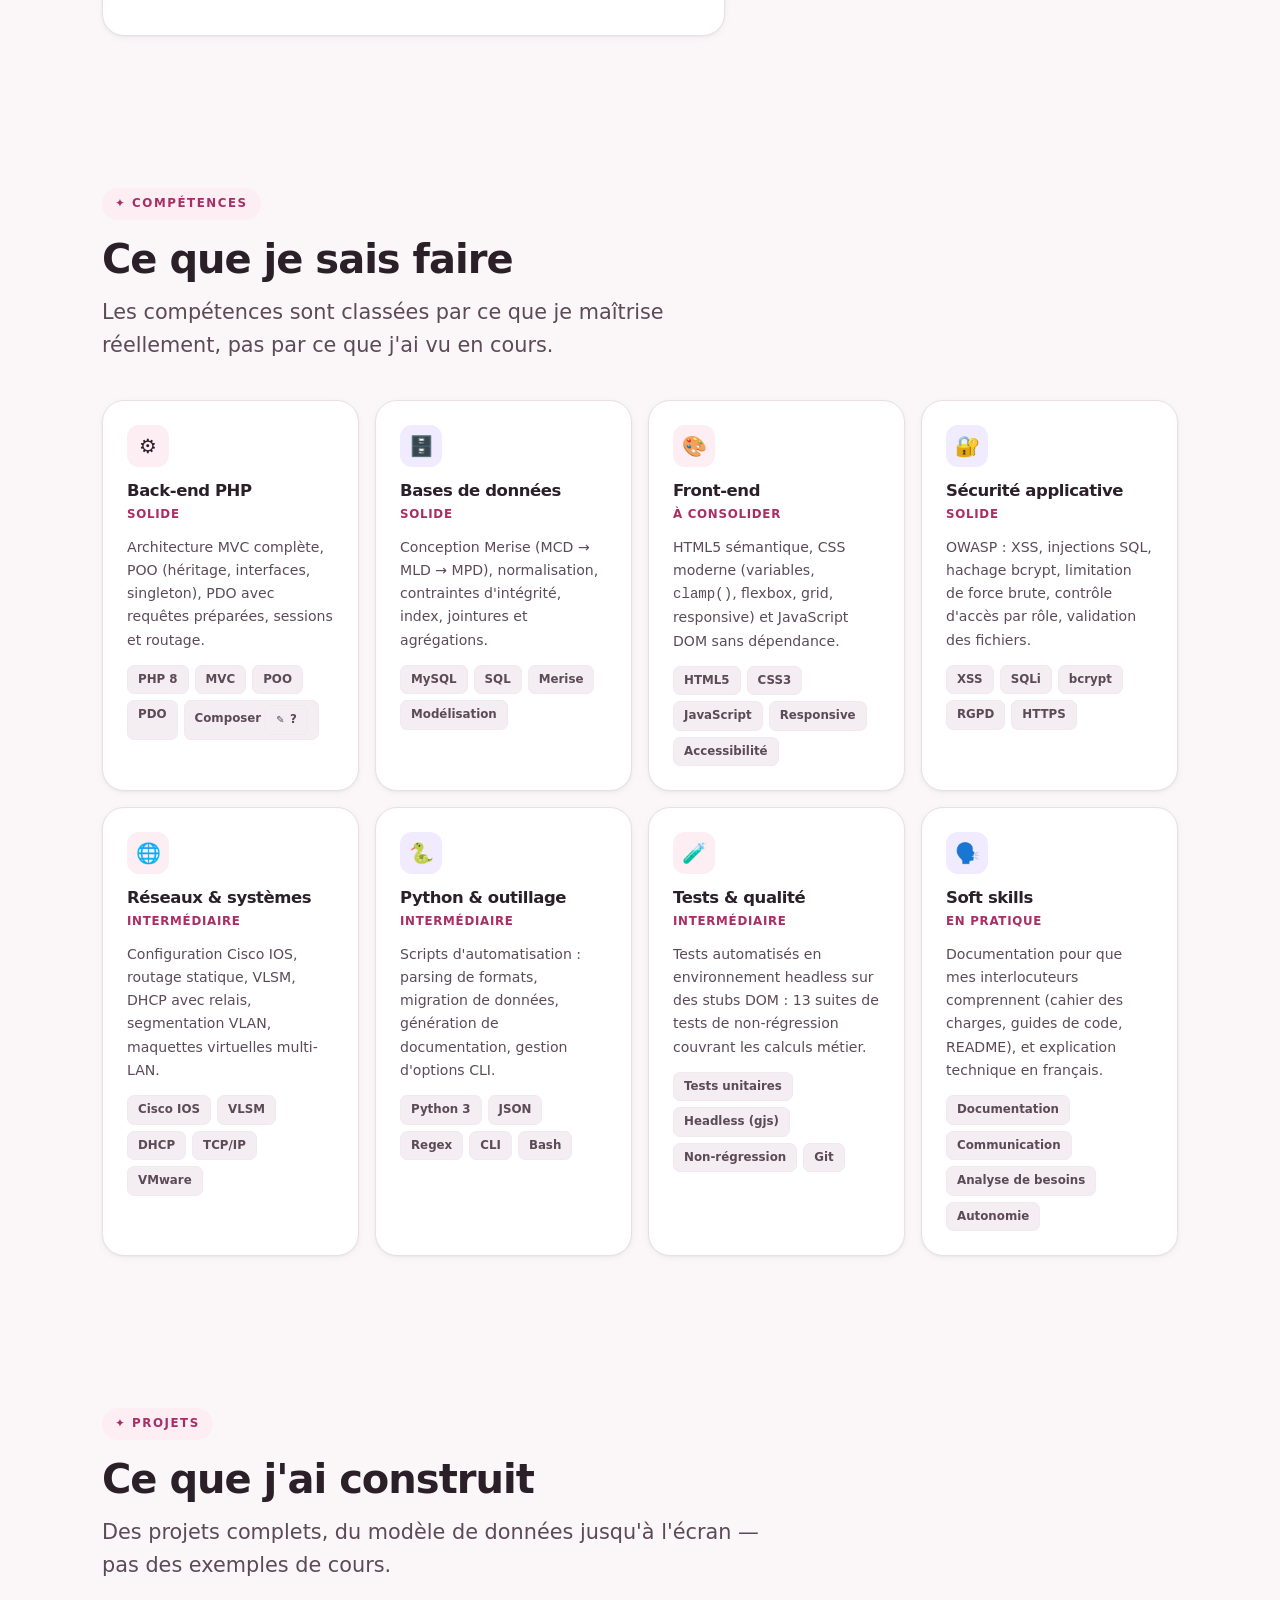
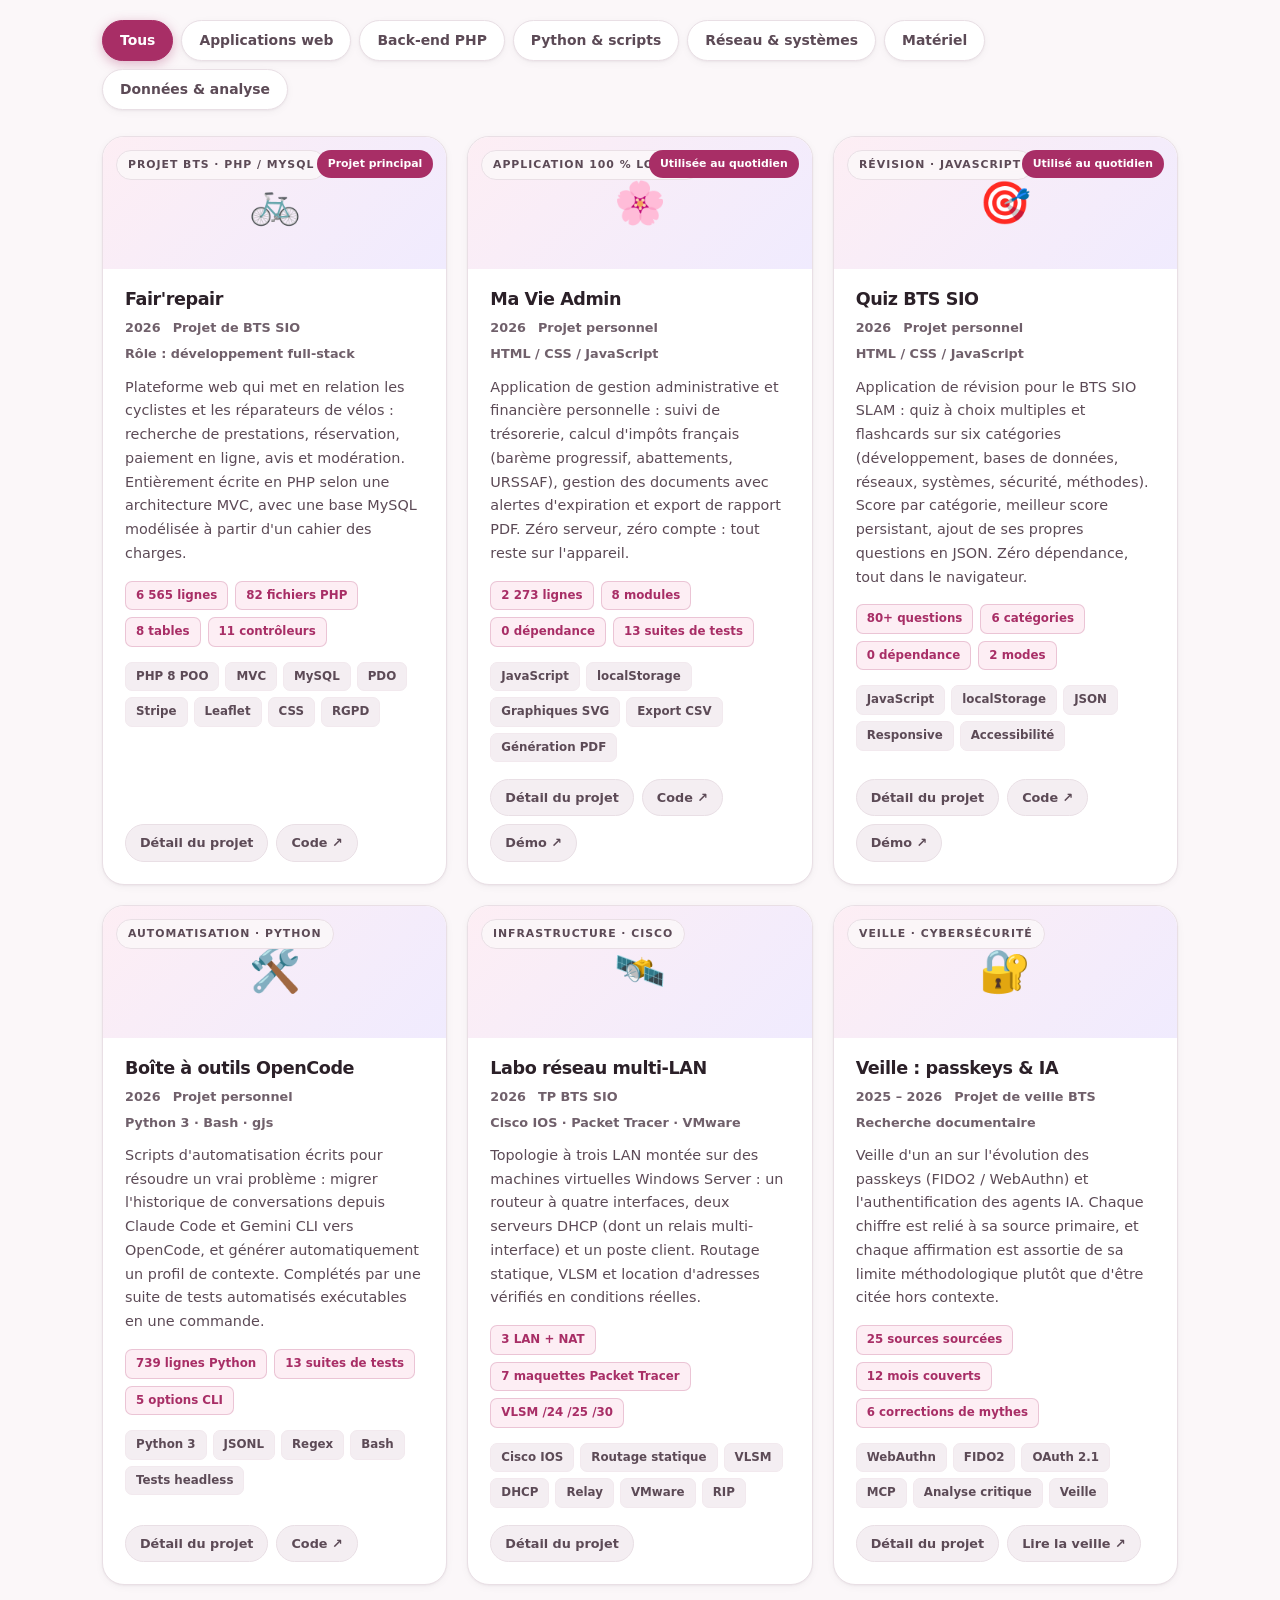
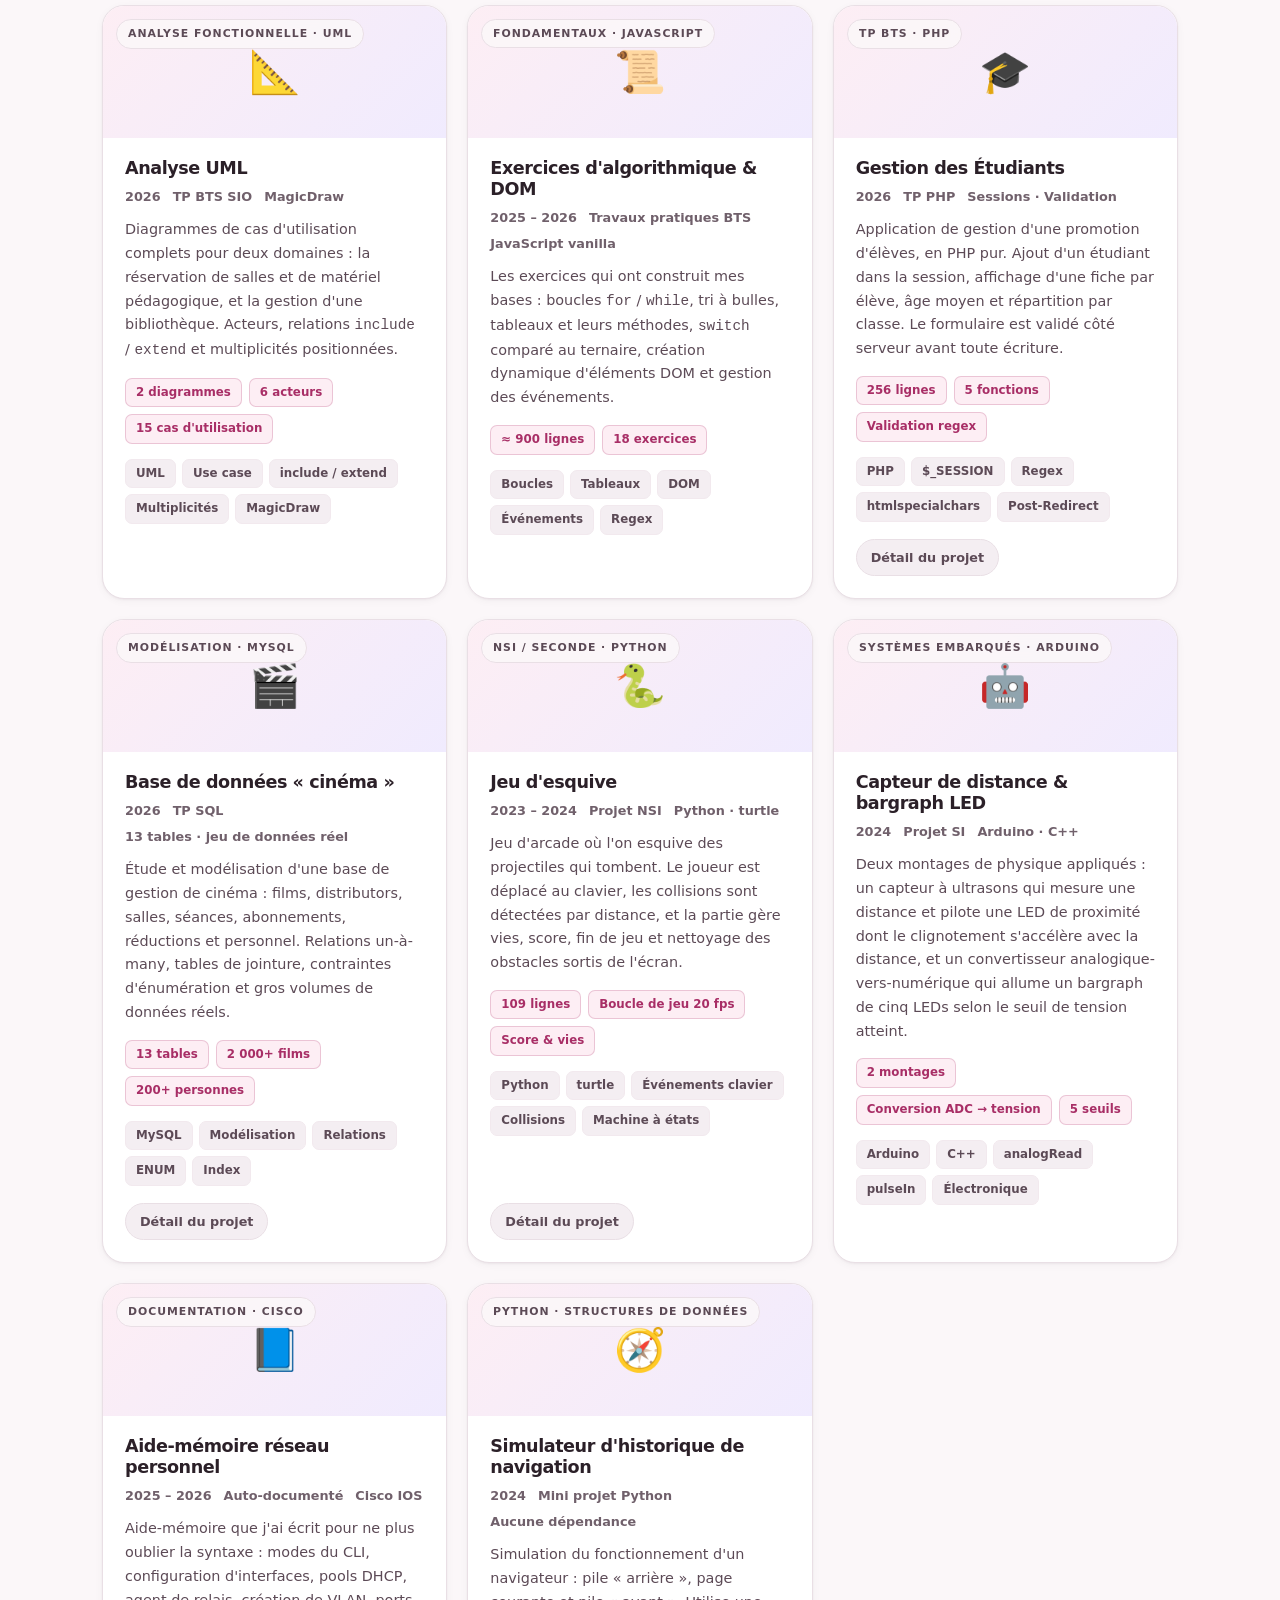
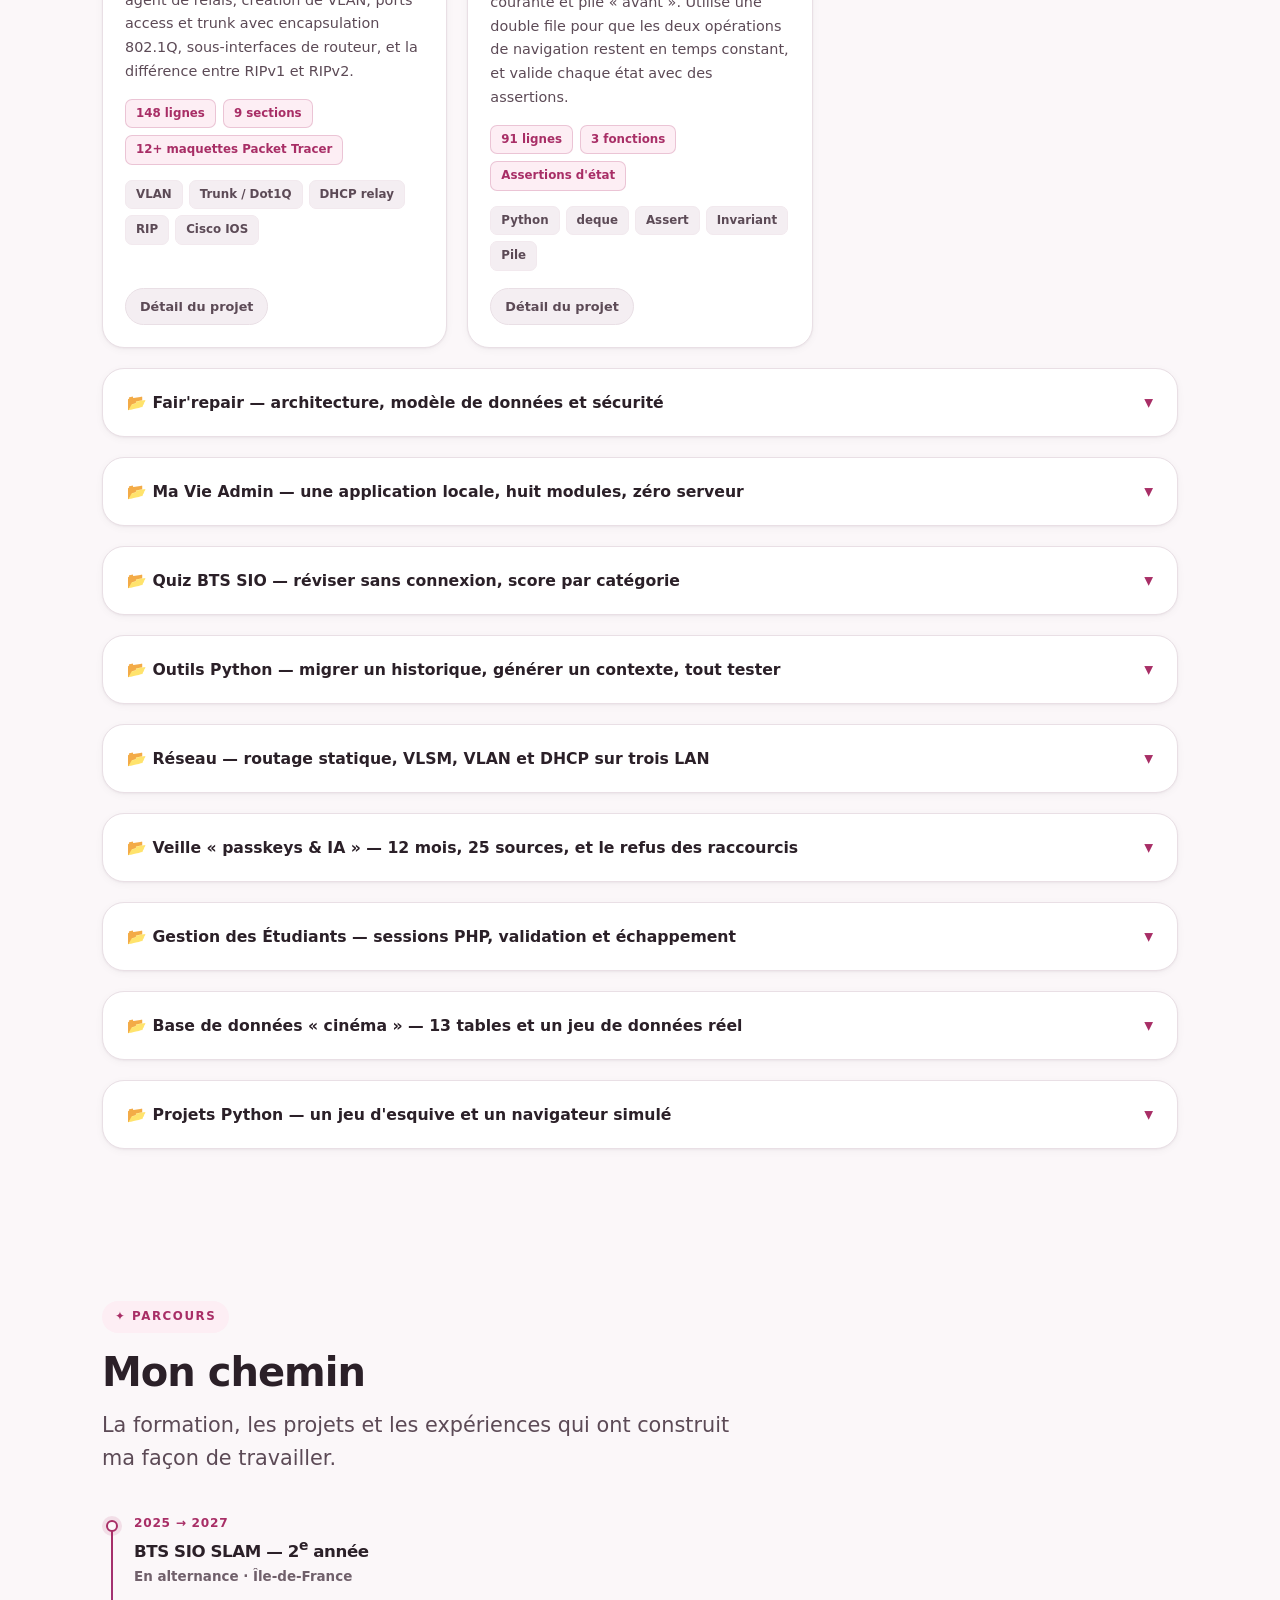
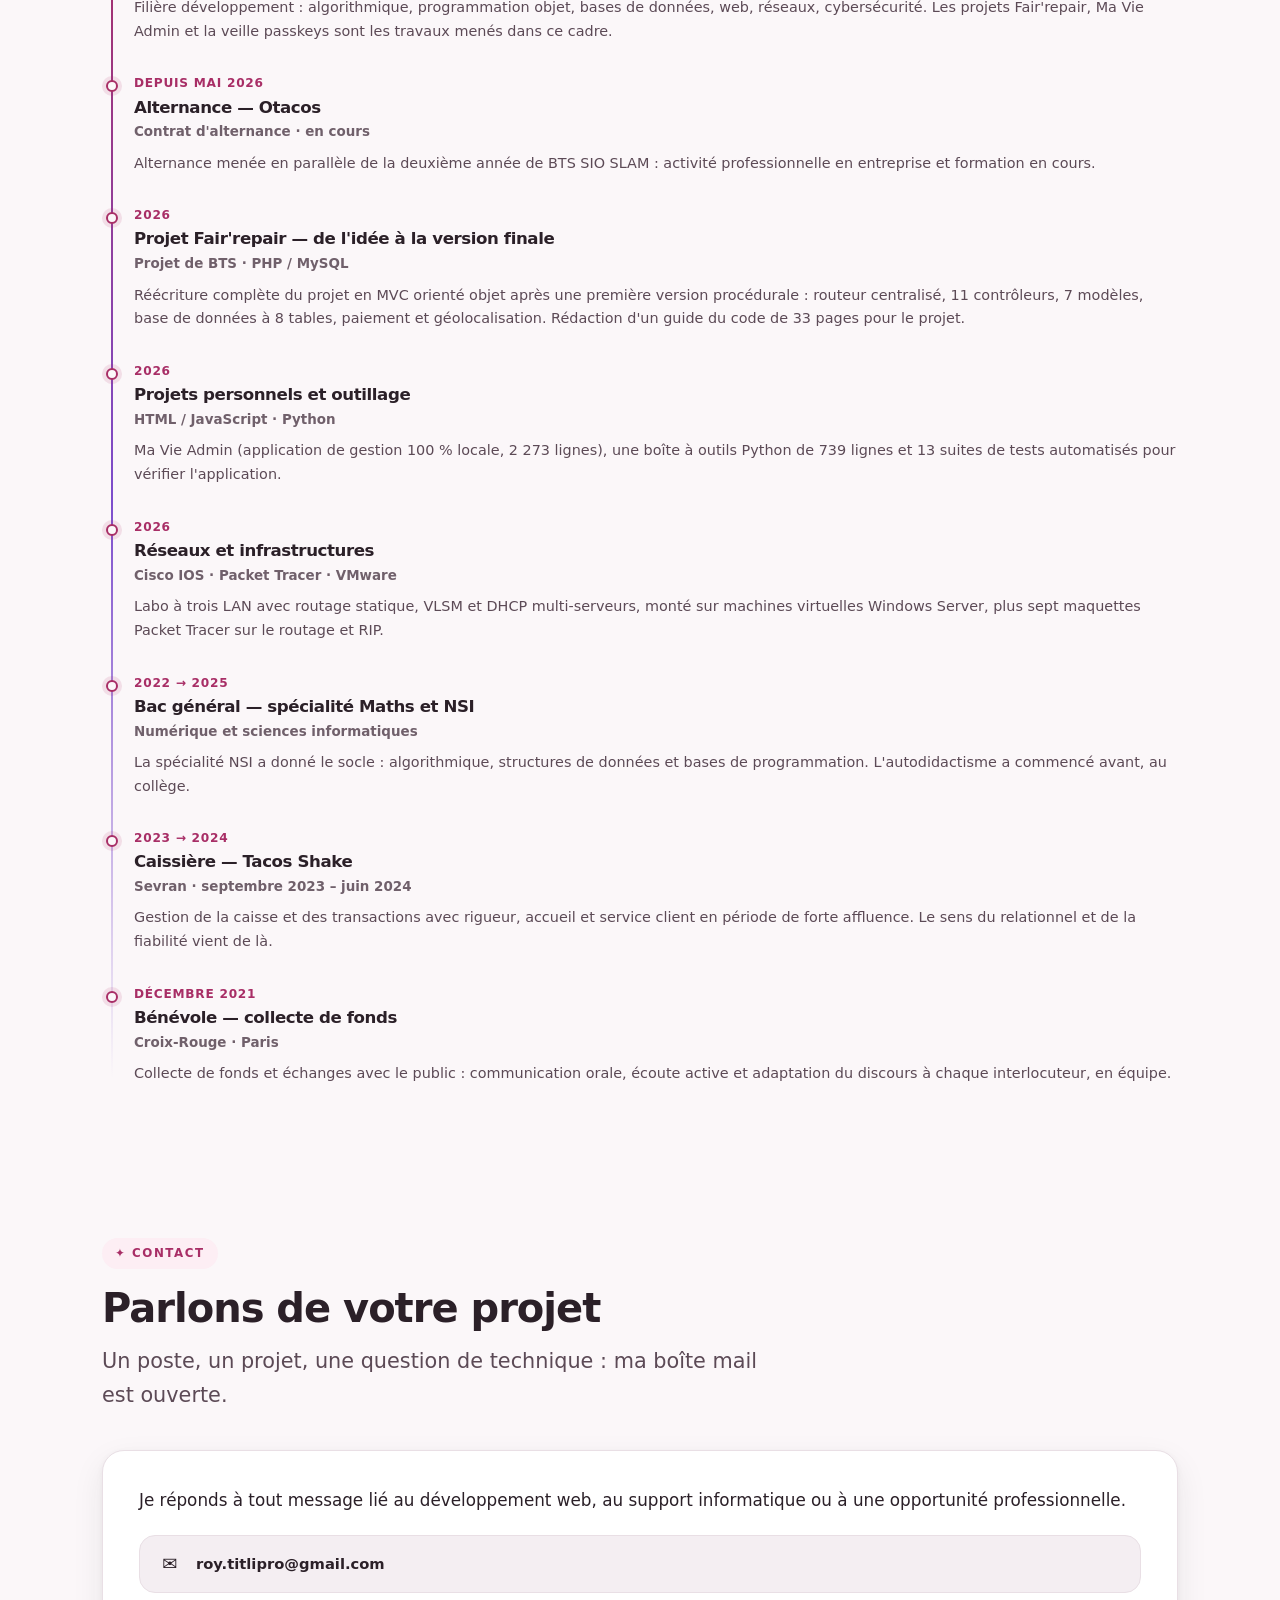
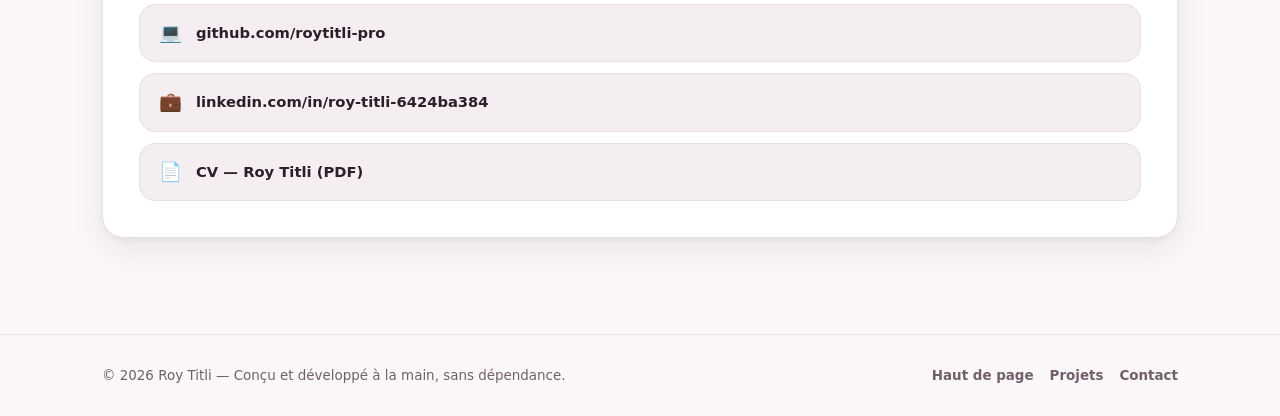
==== commit 6789d473: "portfolio : ajout du Quiz BTS SIO (carte + detail + demo)" ====
--- a/index.html
+++ b/index.html
@@ -27,7 +27,7 @@
 <meta property="og:image" content="assets/og-image.jpg">
 <meta name="twitter:card" content="summary_large_image">
 
-<link rel="stylesheet" href="assets/styles.css?v=20261103.4">
+<link rel="stylesheet" href="assets/styles.css?v=20261103.5">
 <link rel="icon" href="data:image/svg+xml,%3Csvg xmlns='http://www.w3.org/2000/svg' viewBox='0 0 100 100'%3E%3Ctext y='.9em' font-size='88'%3E%F0%9F%91%BB%3C/text%3E%3C/svg%3E">
 </head>
 <body>
@@ -337,6 +337,39 @@
         </div>
       </article>
 
+      <!-- ── Quiz BTS SIO ── -->
+      <article class="card reveal" data-cat="web">
+        <div class="thumb">
+          <span class="cat">Révision · JavaScript</span>
+          <span class="badge">Utilisé au quotidien</span>
+          <span aria-hidden="true">🎯</span>
+        </div>
+        <div class="body">
+          <h3>Quiz BTS SIO</h3>
+          <div class="meta"><span>2026</span><span>Projet personnel</span><span>HTML / CSS / JavaScript</span></div>
+          <p class="desc">
+            Application de révision pour le BTS SIO SLAM : quiz à choix multiples et flashcards
+            sur six catégories (développement, bases de données, réseaux, systèmes, sécurité,
+            méthodes). Score par catégorie, meilleur score persistant, ajout de ses propres
+            questions en JSON. Zéro dépendance, tout dans le navigateur.
+          </p>
+          <div class="stats">
+            <span class="stat">80+ questions</span>
+            <span class="stat">6 catégories</span>
+            <span class="stat">0 dépendance</span>
+            <span class="stat">2 modes</span>
+          </div>
+          <div class="tags">
+            <span>JavaScript</span><span>localStorage</span><span>JSON</span><span>Responsive</span><span>Accessibilité</span>
+          </div>
+          <div class="links">
+            <a href="#projet-quiz">Détail du projet</a>
+            <a href="https://github.com/roytitli-pro/roytitli-pro.github.io/blob/main/apps/quiz-bts/index.html" title="Code source du Quiz BTS SIO">Code ↗</a>
+            <a href="apps/quiz-bts/">Démo ↗</a>
+          </div>
+        </div>
+      </article>
+
       <!-- ── Outils Python + tests ── -->
       <article class="card reveal" data-cat="python">
         <div class="thumb">
@@ -744,6 +777,43 @@
             <code>localStorage</code>), puis les calculs métier sont vérifiés un par un — reste du mois,
             barre de budget, dépôts, épargne sur livret, récapitulatif de séances. Une commande
             unique lance tout et renvoie un compte de failures.
+          </p>
+        </div>
+      </details>
+
+      <details class="deep reveal" id="projet-quiz" data-cat="web">
+        <summary>📂 Quiz BTS SIO — réviser sans connexion, score par catégorie</summary>
+        <div class="deep-body">
+          <h4>Le besoin</h4>
+          <p>
+            Réviser le BTS SIO sans dépendre d'une connexion ni d'un compte : un fichier HTML
+            qui s'ouvre n'importe où, avec des questions rédigées à partir du cours et des TP.
+            L'application doit aussi permettre d'ajouter ses propres questions, pour s'adapter
+            à chaque chapitre.
+          </p>
+
+          <h4>Ce que fait l'application</h4>
+          <ul class="bul">
+            <li><strong>80+ questions</strong> réparties en six catégories : développement, bases de données, réseaux, systèmes, sécurité, méthodes.</li>
+            <li><strong>Deux modes</strong> : quiz (10 questions aléatoires) et flashcards (question → révélation de la réponse).</li>
+            <li><strong>Score par catégorie</strong> et meilleur score persistant dans <code>localStorage</code>.</li>
+            <li><strong>Import de questions personnelles</strong> au format JSON, avec validation.</li>
+            <li><strong>Zéro dépendance</strong> : un seul fichier HTML, thème clair/sombre, responsive.</li>
+          </ul>
+
+          <h4>Les choix techniques</h4>
+          <ul class="bul">
+            <li>Un tableau de questions typé (<code>cat, q, opts, ans, exp</code>) séparé de la logique de rendu.</li>
+            <li>Mélange Fisher-Yates, sélection aléatoire sans répétition dans une session.</li>
+            <li>Feedback immédiat avec explication, puis score final par catégorie.</li>
+            <li>Persistance locale : scores et questions personnalisées survivent au rechargement.</li>
+          </ul>
+
+          <h4>Ce que ça m'a appris</h4>
+          <p>
+            Gérer un état d'application (mode, catégorie, index, score, réponses) sans framework,
+            et concevoir une interface qui reste utilisable sur mobile. C'est aussi mon premier
+            projet pensé pour être réutilisé : je l'utilise moi-même pour réviser.
           </p>
         </div>
       </details>
@@ -1193,6 +1263,6 @@
 
 <button class="to-top" id="to-top" type="button" aria-label="Remonter en haut">↑</button>
 
-<script src="assets/script.js?v=20261103.4" defer></script>
+<script src="assets/script.js?v=20261103.5" defer></script>
 </body>
 </html>
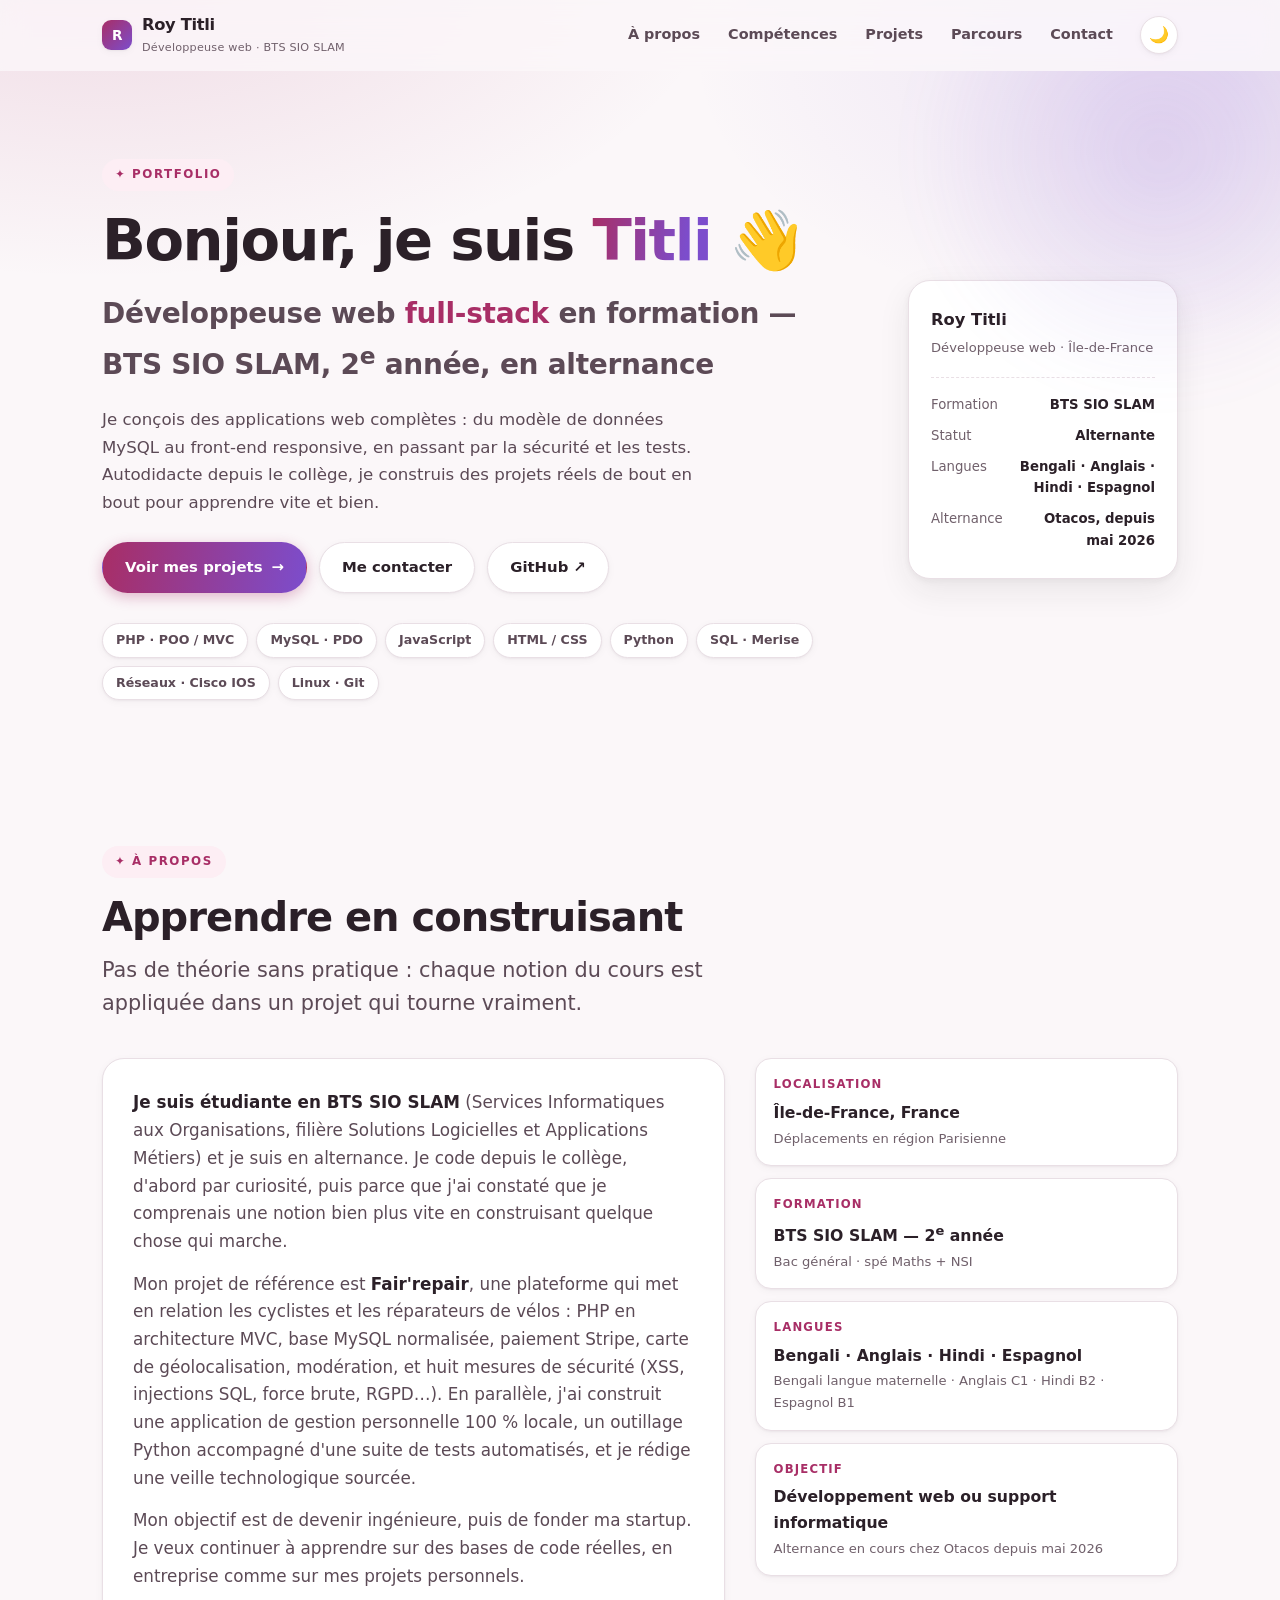
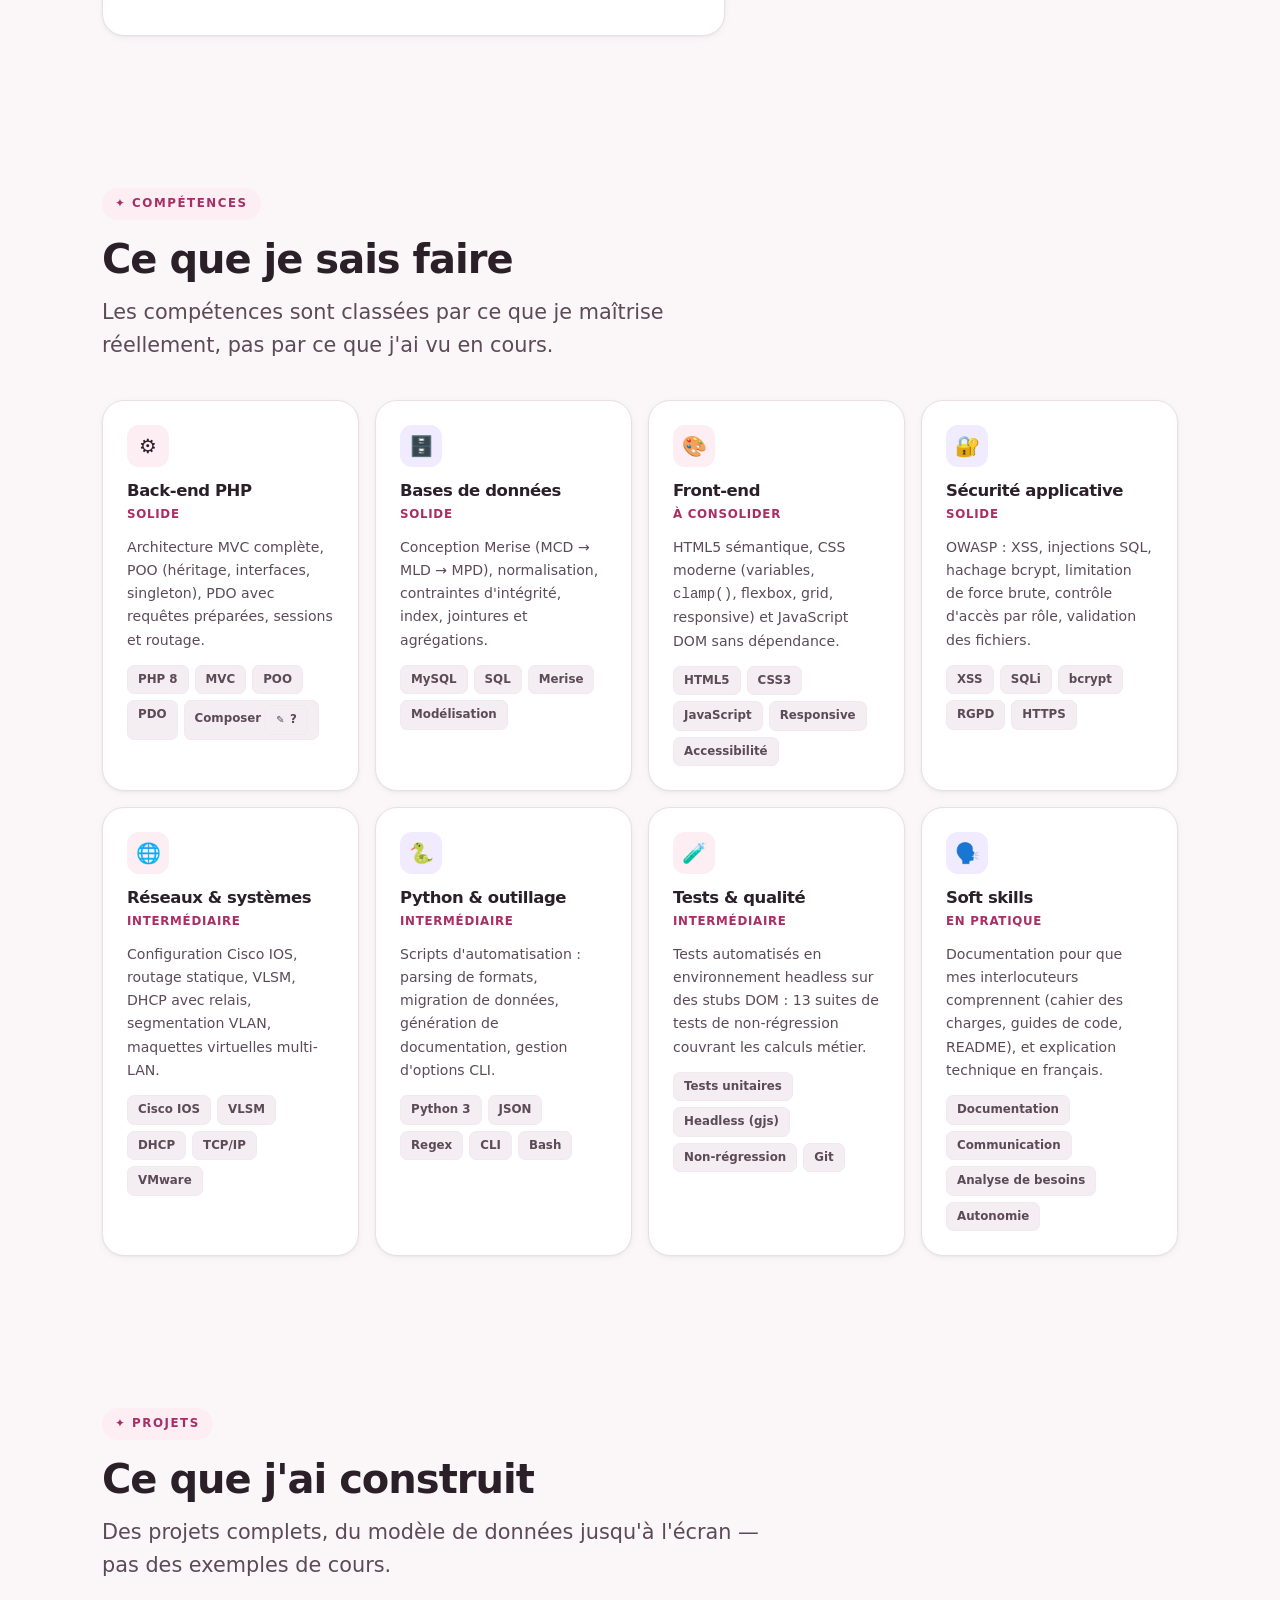
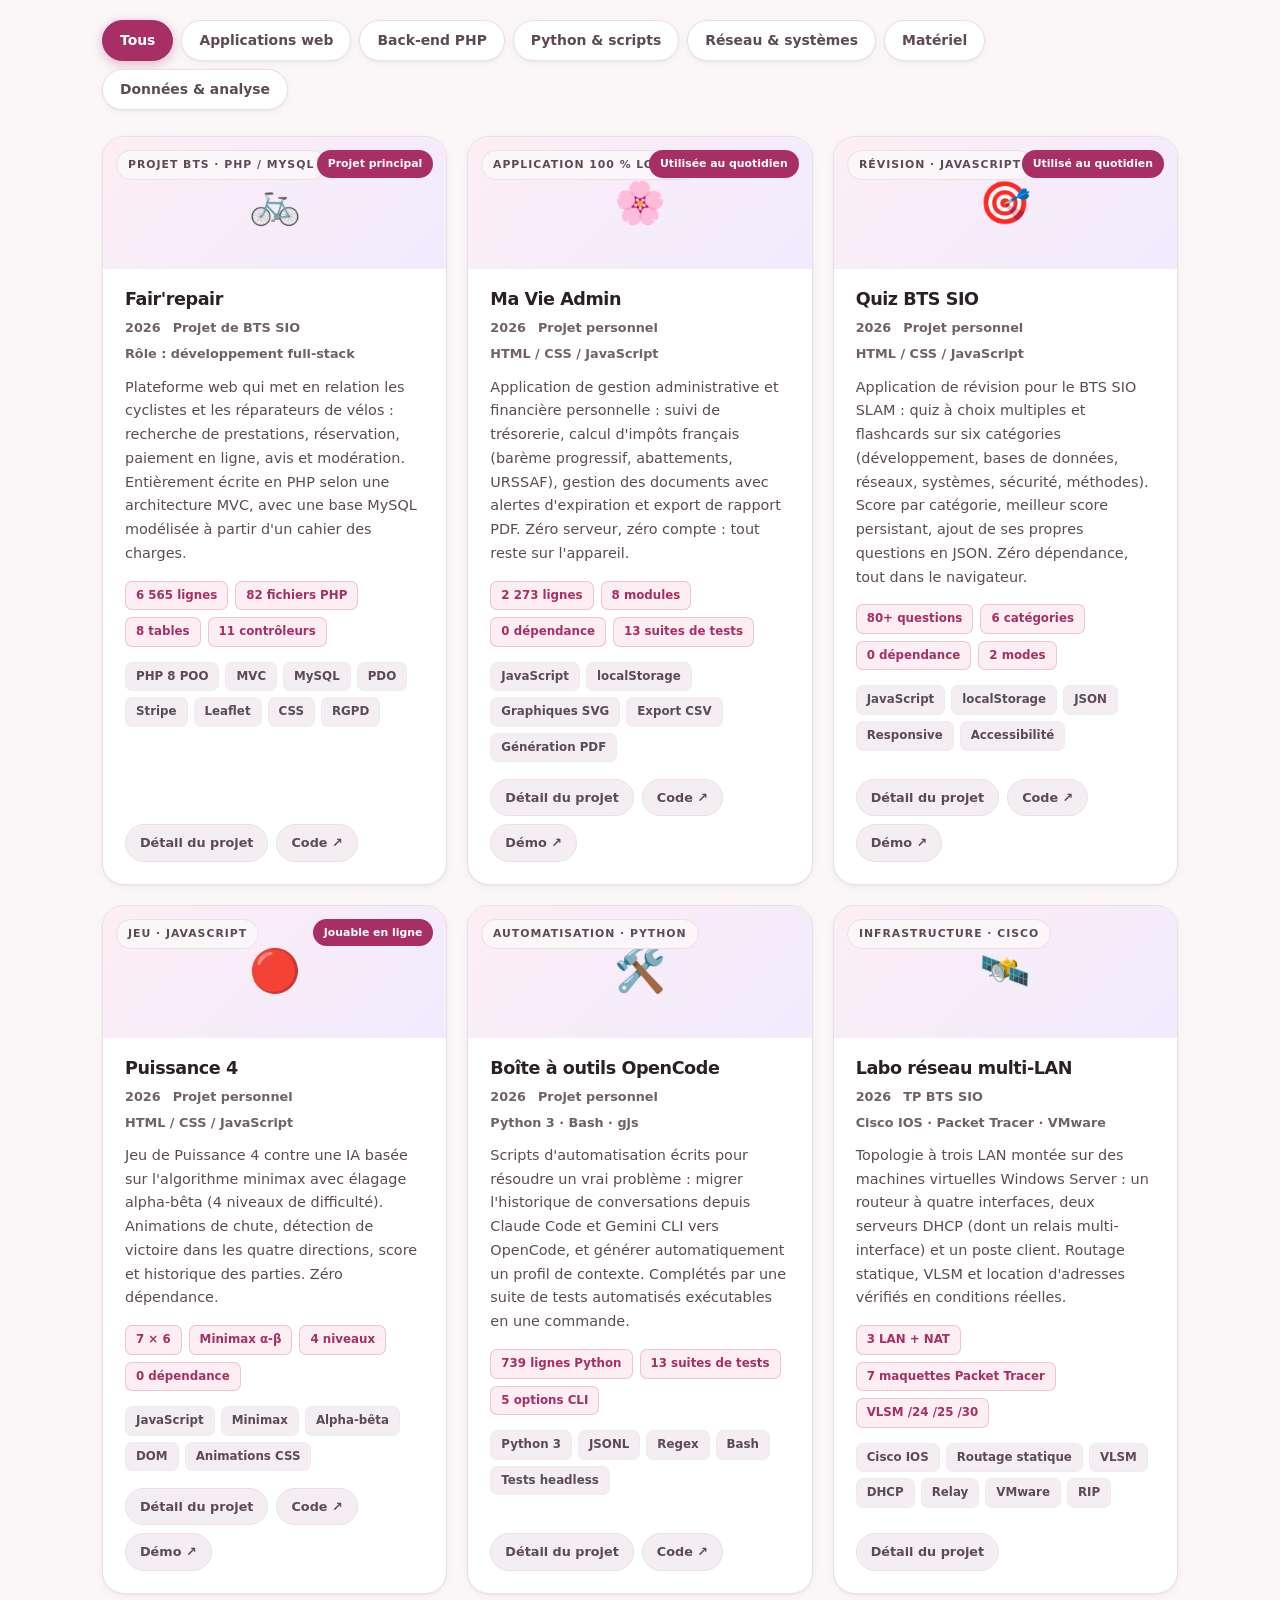
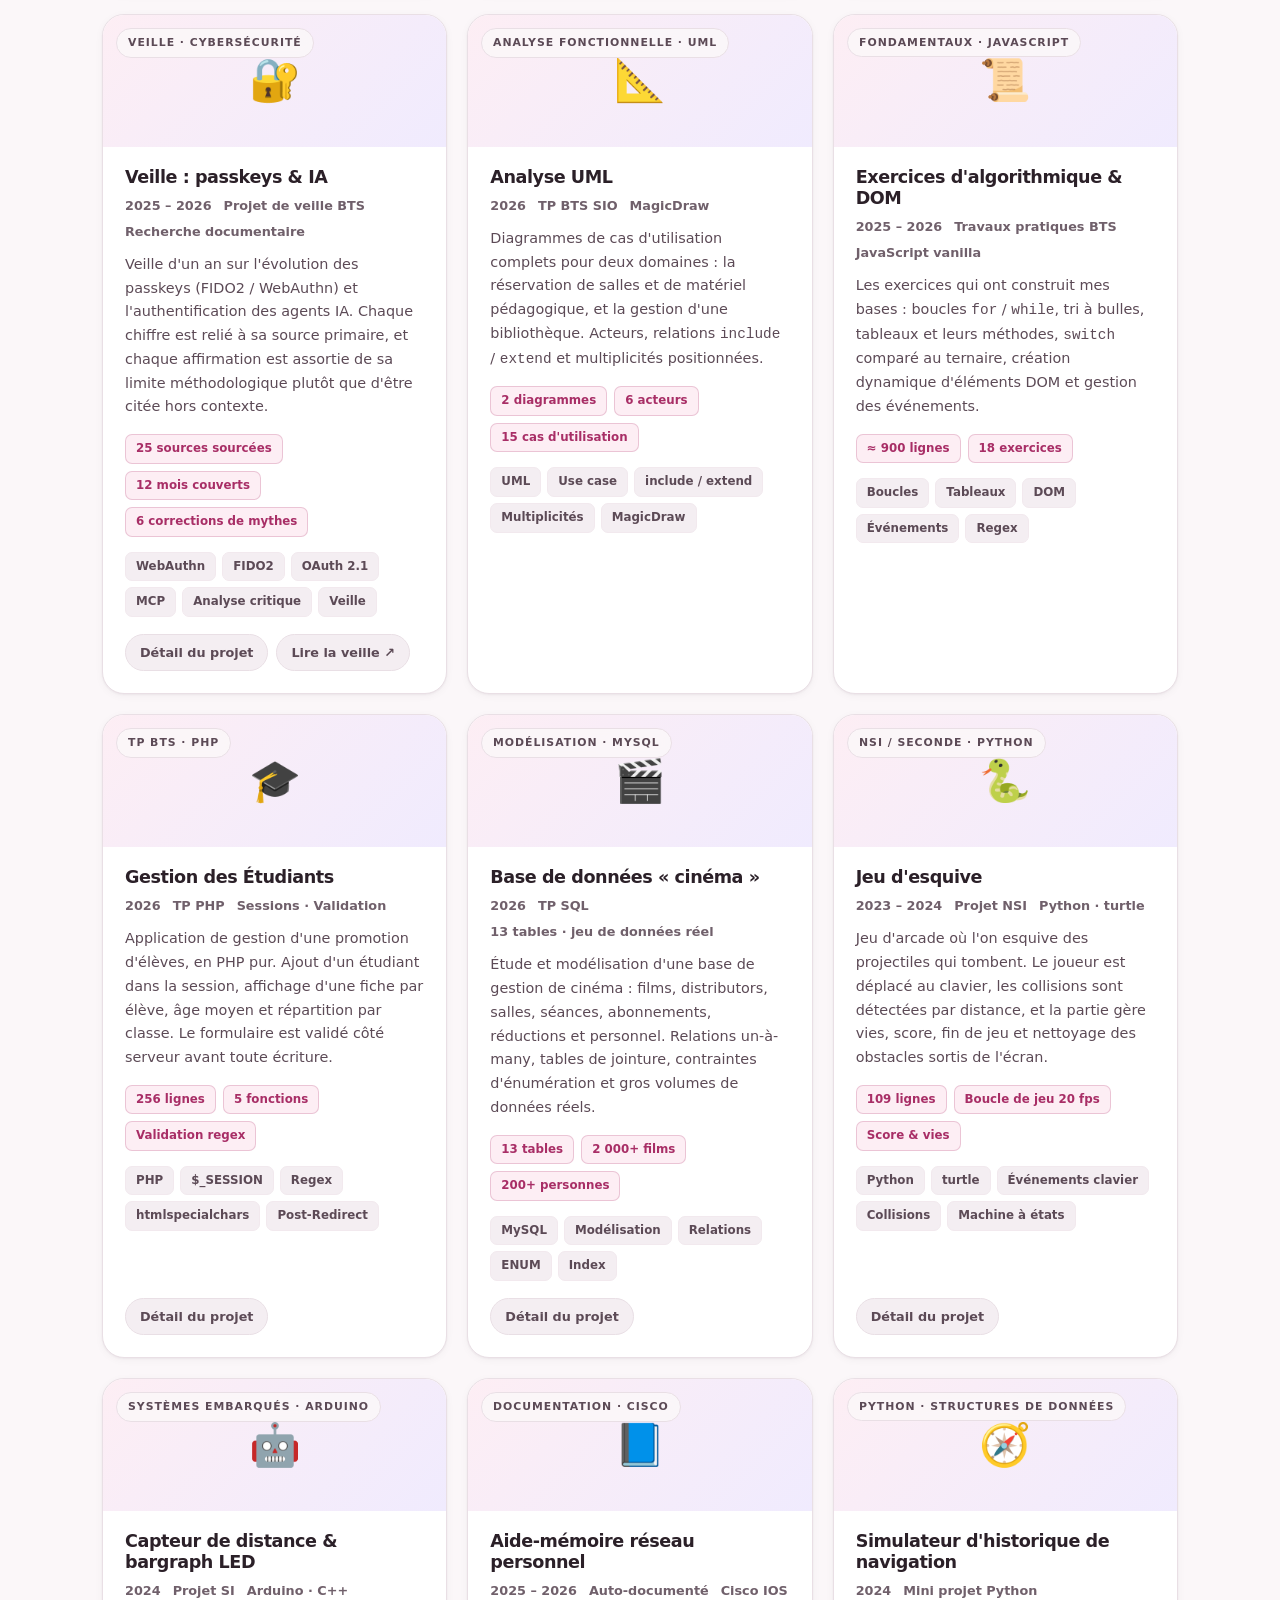
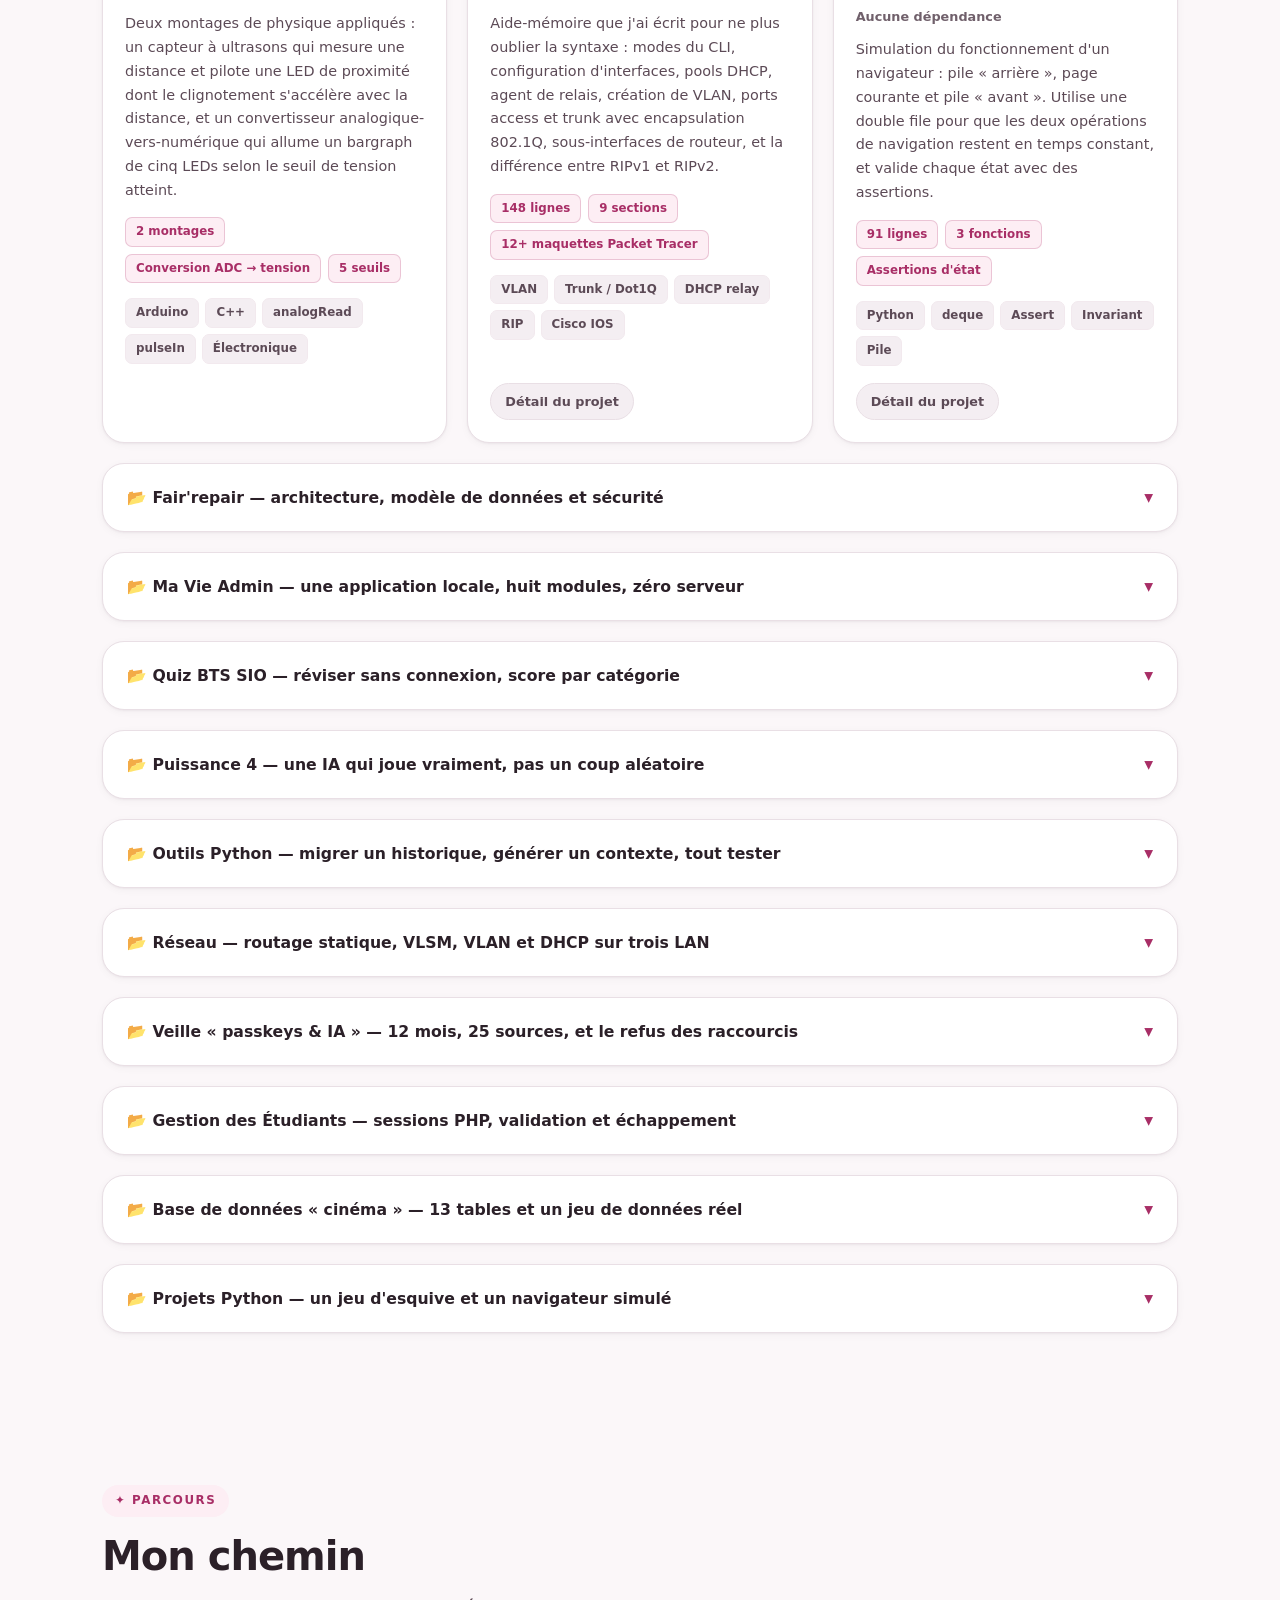
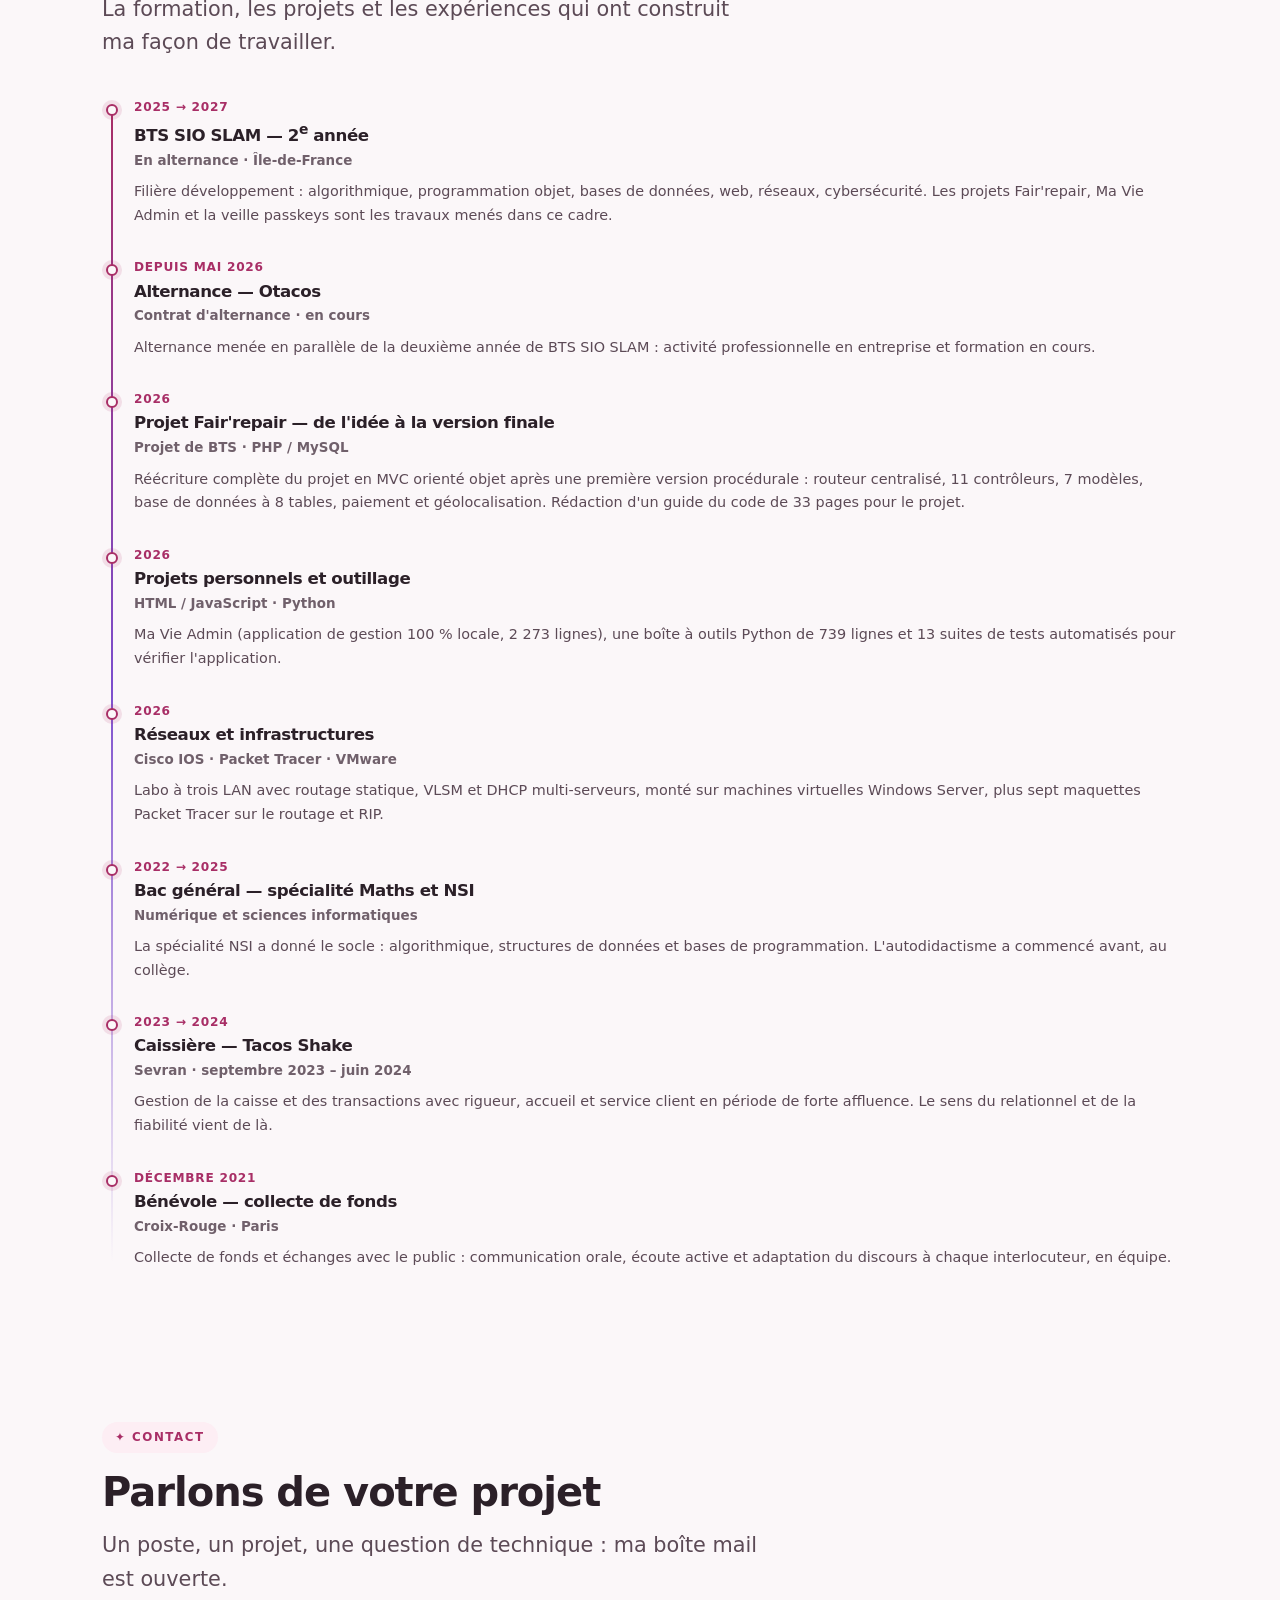
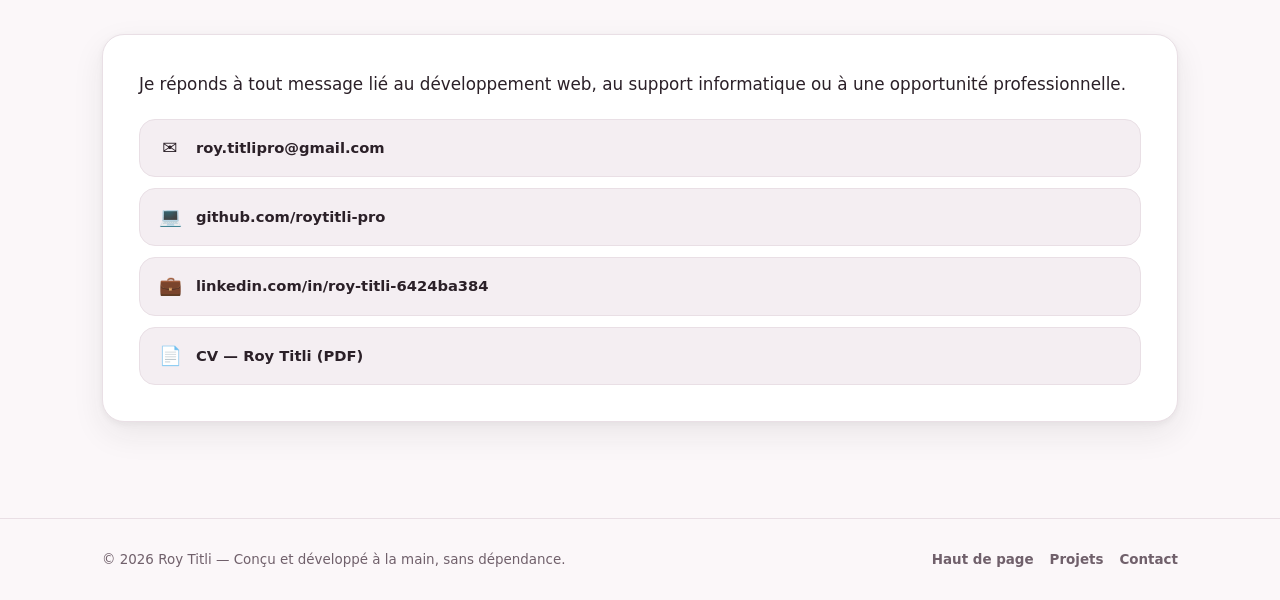
==== commit 69d7b69a: "portfolio : ajout du Puissance 4 (IA minimax, demo + detail)" ====
--- a/index.html
+++ b/index.html
@@ -27,7 +27,7 @@
 <meta property="og:image" content="assets/og-image.jpg">
 <meta name="twitter:card" content="summary_large_image">
 
-<link rel="stylesheet" href="assets/styles.css?v=20261103.5">
+<link rel="stylesheet" href="assets/styles.css?v=20261119">
 <link rel="icon" href="data:image/svg+xml,%3Csvg xmlns='http://www.w3.org/2000/svg' viewBox='0 0 100 100'%3E%3Ctext y='.9em' font-size='88'%3E%F0%9F%91%BB%3C/text%3E%3C/svg%3E">
 </head>
 <body>
@@ -370,6 +370,38 @@
         </div>
       </article>
 
+      <!-- ── Puissance 4 ── -->
+      <article class="card reveal" data-cat="web">
+        <div class="thumb">
+          <span class="cat">Jeu · JavaScript</span>
+          <span class="badge">Jouable en ligne</span>
+          <span aria-hidden="true">🔴</span>
+        </div>
+        <div class="body">
+          <h3>Puissance 4</h3>
+          <div class="meta"><span>2026</span><span>Projet personnel</span><span>HTML / CSS / JavaScript</span></div>
+          <p class="desc">
+            Jeu de Puissance 4 contre une IA basée sur l'algorithme minimax avec élagage
+            alpha-bêta (4 niveaux de difficulté). Animations de chute, détection de victoire
+            dans les quatre directions, score et historique des parties. Zéro dépendance.
+          </p>
+          <div class="stats">
+            <span class="stat">7 × 6</span>
+            <span class="stat">Minimax α-β</span>
+            <span class="stat">4 niveaux</span>
+            <span class="stat">0 dépendance</span>
+          </div>
+          <div class="tags">
+            <span>JavaScript</span><span>Minimax</span><span>Alpha-bêta</span><span>DOM</span><span>Animations CSS</span>
+          </div>
+          <div class="links">
+            <a href="#projet-puissance4">Détail du projet</a>
+            <a href="https://github.com/roytitli-pro/roytitli-pro.github.io/blob/main/apps/puissance-4/index.html" title="Code source du Puissance 4">Code ↗</a>
+            <a href="apps/puissance-4/">Démo ↗</a>
+          </div>
+        </div>
+      </article>
+
       <!-- ── Outils Python + tests ── -->
       <article class="card reveal" data-cat="python">
         <div class="thumb">
@@ -814,6 +846,45 @@
             Gérer un état d'application (mode, catégorie, index, score, réponses) sans framework,
             et concevoir une interface qui reste utilisable sur mobile. C'est aussi mon premier
             projet pensé pour être réutilisé : je l'utilise moi-même pour réviser.
+          </p>
+        </div>
+      </details>
+
+      <details class="deep reveal" id="projet-puissance4" data-cat="web">
+        <summary>📂 Puissance 4 — une IA qui joue vraiment, pas un coup aléatoire</summary>
+        <div class="deep-body">
+          <h4>Le défi</h4>
+          <p>
+            Écrire une IA qui joue correctement au Puissance 4 sans librairie externe. Le premier
+            jet (coup au hasard) était imbattable par un enfant de 6 ans. Il fallait quelque chose
+            de vrai : un algorithme qui anticipe.
+          </p>
+
+          <h4>L'algorithme : minimax avec élagage alpha-bêta</h4>
+          <ul class="bul">
+            <li><strong>Minimax</strong> : l'IA suppose que l'adversaire joue le meilleur coup possible, et choisit le coup qui maximise son score dans le pire des cas.</li>
+            <li><strong>Alpha-bêta</strong> : on coupe les branches de l'arbre qui ne peuvent plus changer le résultat. Sur un plateau 7×6, ça divise le temps de calcul par 10 à 100.</li>
+            <li><strong>Fonction d'évaluation</strong> : score basé sur les alignements de 2, 3 et 4 jetons, avec un bonus pour la colonne centrale (stratégiquement dominante).</li>
+            <li><strong>4 niveaux de difficulté</strong> : profondeur de recherche de 1 à 6. Niveau 1 = quasi aléatoire, niveau 6 = quasi imbattable.</li>
+          </ul>
+
+          <h4>Les détails qui comptent</h4>
+          <ul class="bul">
+            <li><strong>Animation de chute</strong> : le jeton tombe depuis le haut de la colonne avec une courbe d'accélération (cubic-bezier).</li>
+            <li><strong>Détection de victoire</strong> : vérification dans les quatre directions (horizontal, vertical, deux diagonales), avec mise en surbrillance des quatre jetons gagnants.</li>
+            <li><strong>Annulation</strong> : on peut revenir en arrière d'un coup (et l'IA rejoue).</li>
+            <li><strong>Historique</strong> : liste des parties avec résultat et heure, persistant pendant la session.</li>
+            <li><strong>Son</strong> : effets sonores générés via l'API Web Audio (oscillateurs), activable/désactivable.</li>
+            <li><strong>Responsive</strong> : le plateau s'adapte à la largeur de l'écran.</li>
+          </ul>
+
+          <h4>Ce que ça m'a appris</h4>
+          <p>
+            Implémenter un algorithme de recherche de bout en bout, sans librairie, m'a forcé à
+            comprendre vraiment le minimax (et pas juste le citer). Le plus dur n'était pas
+            l'algorithme mais la <strong>fonction d'évaluation</strong> : sans elle, l'IA joue
+            légalement mais bêtement. Calibrer les poids (4 alignés = +100, 3 = +5, 2 = +2,
+            et les pénalités pour l'adversaire) a demandé plusieurs itérations de test.
           </p>
         </div>
       </details>
@@ -1263,6 +1334,6 @@
 
 <button class="to-top" id="to-top" type="button" aria-label="Remonter en haut">↑</button>
 
-<script src="assets/script.js?v=20261103.5" defer></script>
+<script src="assets/script.js?v=20261119" defer></script>
 </body>
 </html>
